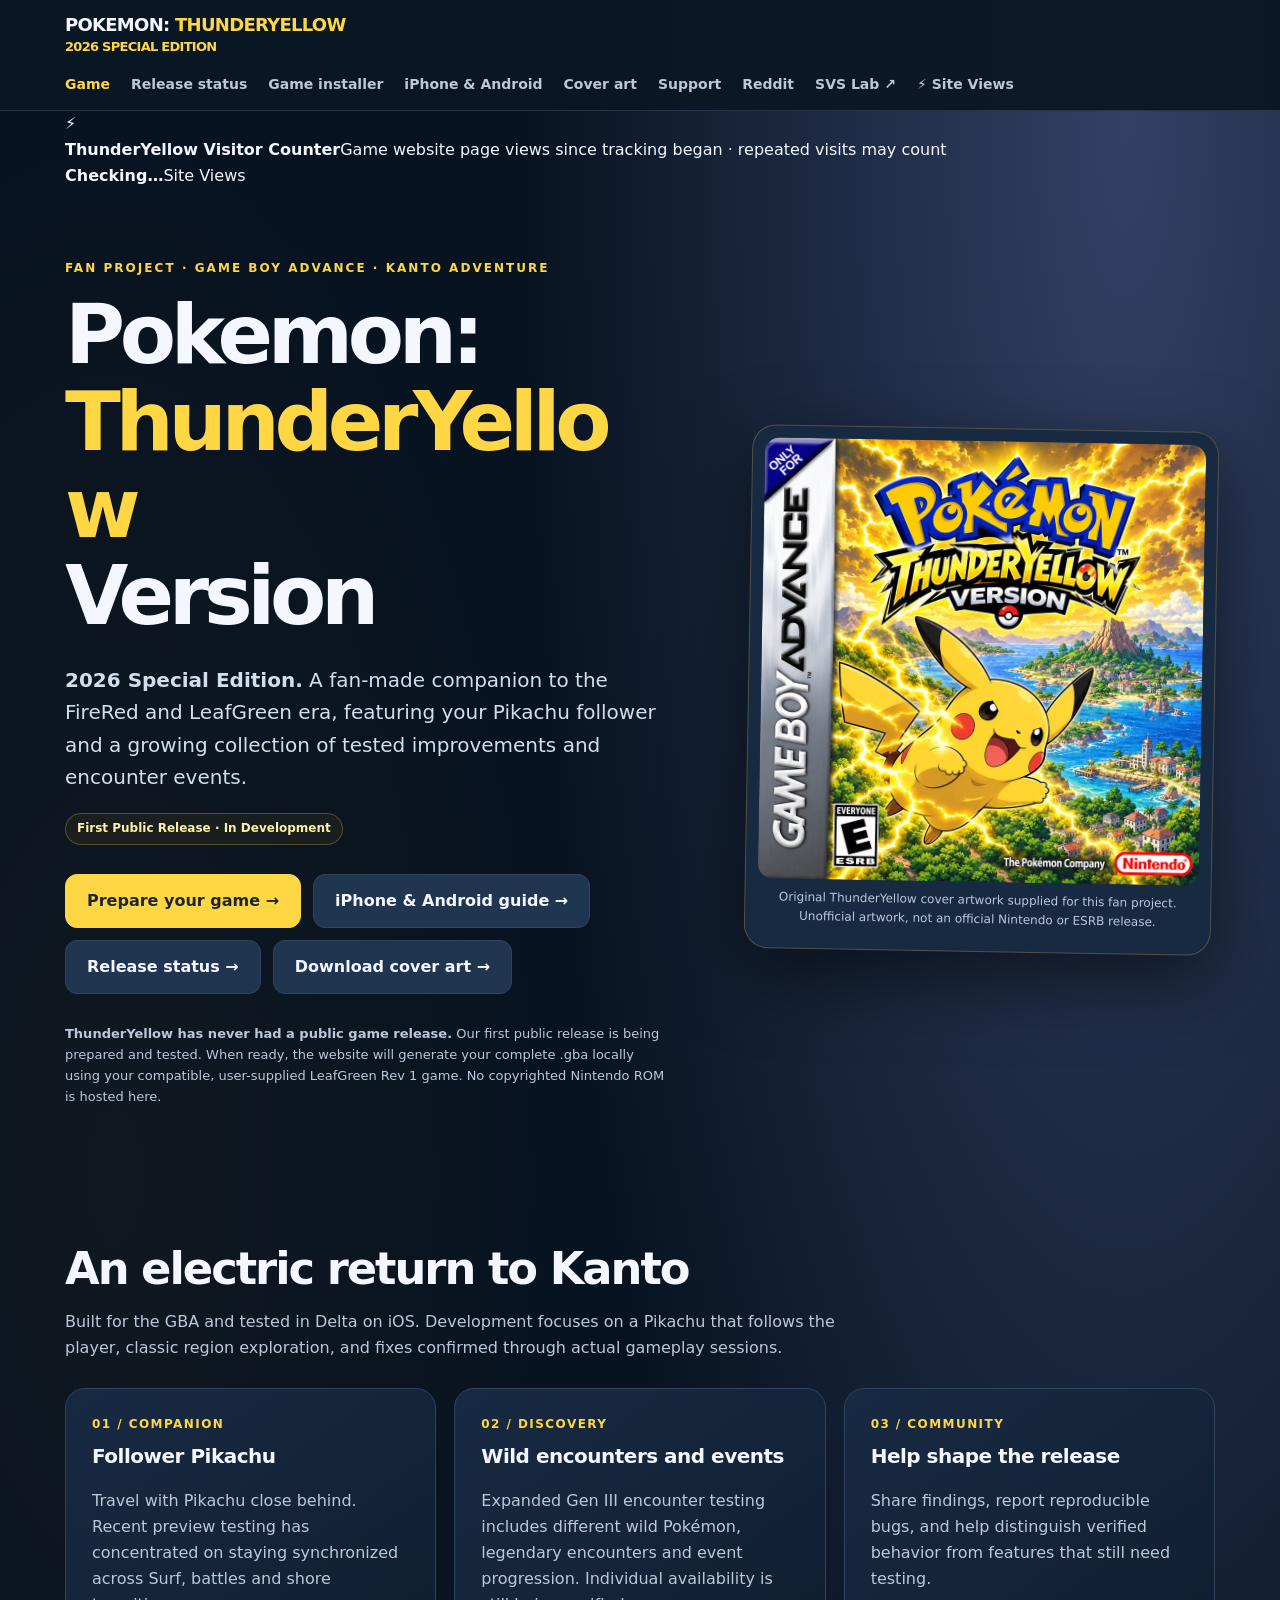
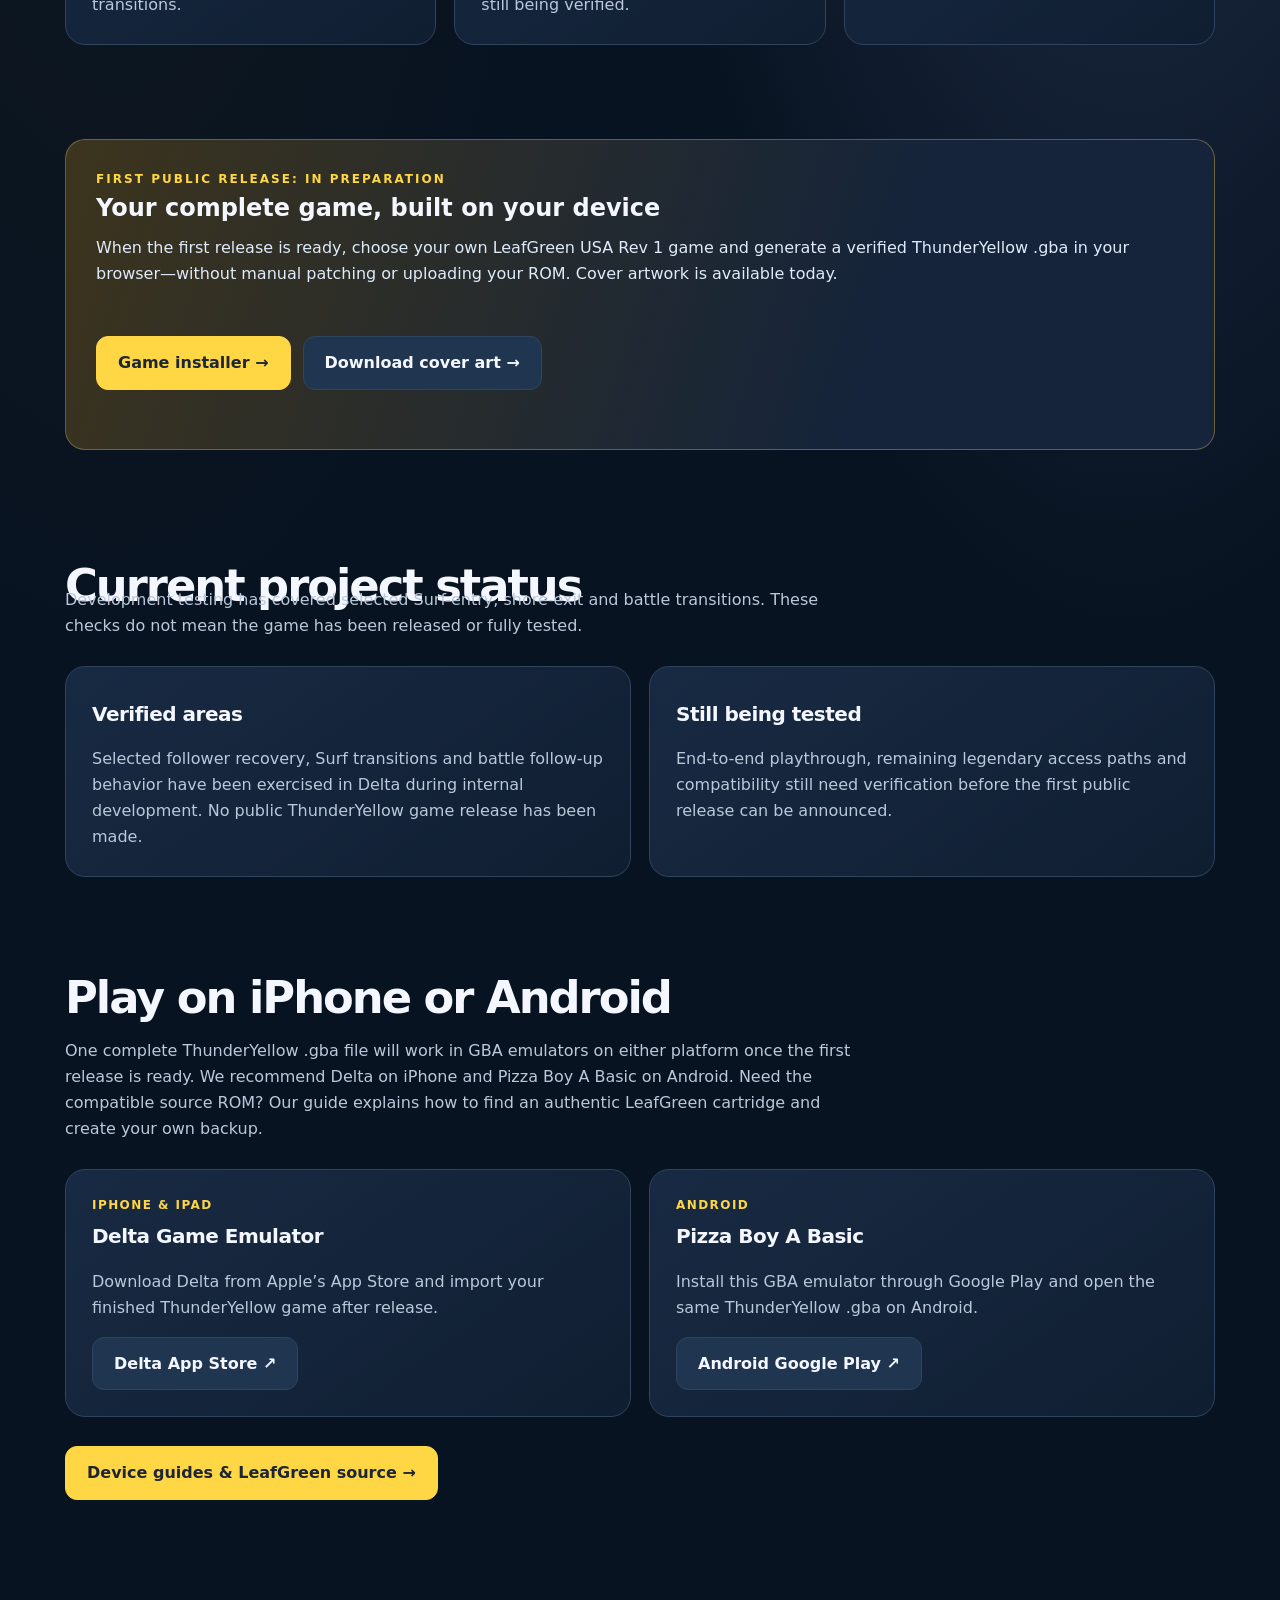
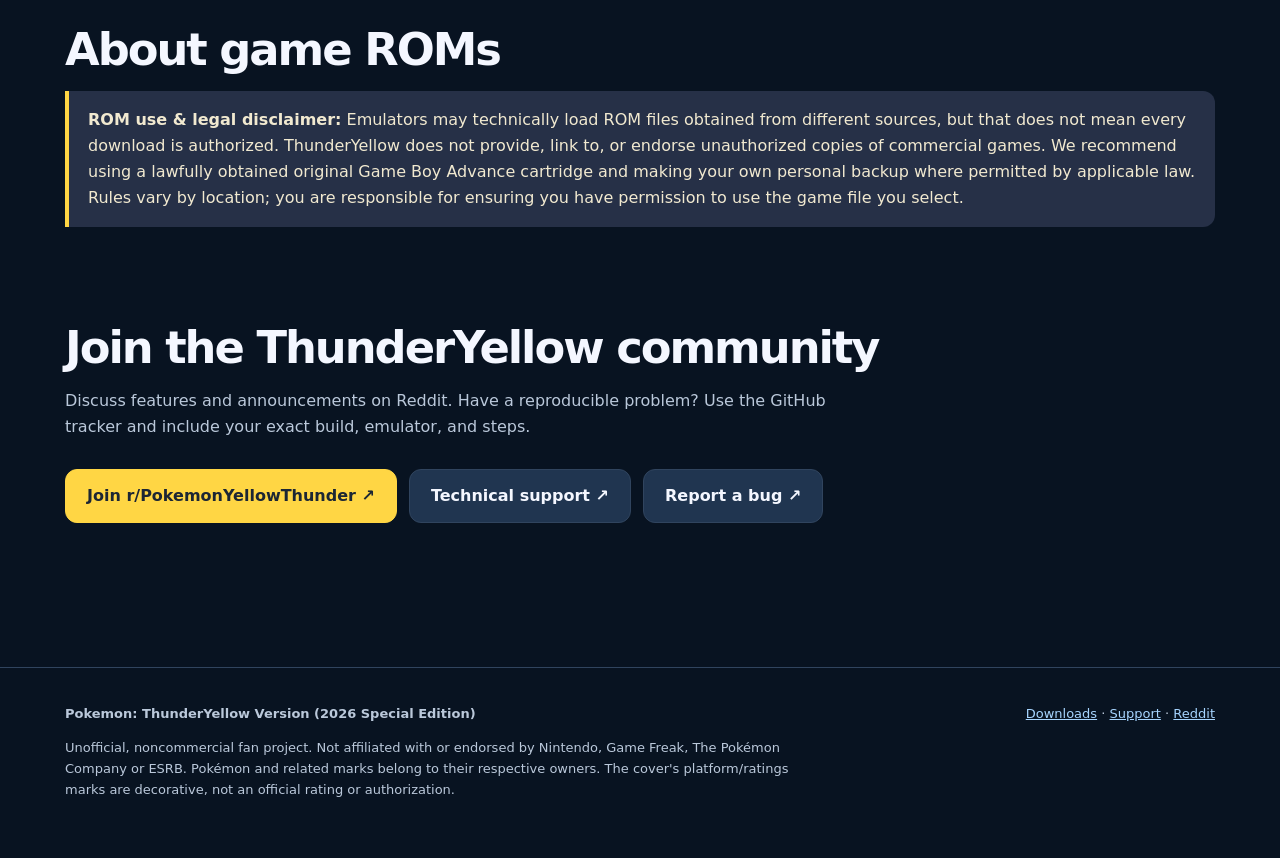
==== game/index.html @ 4c33c1db "Make ThunderYellow Site Views easy to find with navigation link and prominent homepage traffic strip" ====
<!doctype html>
<html lang="en">
<head>
<meta charset="utf-8"><meta name="viewport" content="width=device-width,initial-scale=1">
<meta name="theme-color" content="#081321">
<title>Pokemon: ThunderYellow Version (2026 Special Edition) — Official Project Website</title>
<meta name="description" content="Unofficial Pokemon: ThunderYellow Version (2026 Special Edition) project home. Explore development progress, the upcoming first public release, original cover art, and community support.">
<meta property="og:type" content="website"><meta property="og:title" content="Pokemon: ThunderYellow Version (2026 Special Edition)"><meta property="og:description" content="The ThunderYellow fan-game project, download hub, community and technical support."><meta property="og:image" content="https://ramsfan-dev.github.io/ThunderYellow-SVS-Lab/game/assets/ThunderYellow-2026-Original-Cover-Art.jpg"><meta property="og:url" content="https://ramsfan-dev.github.io/ThunderYellow-SVS-Lab/game/">
<link rel="canonical" href="https://ramsfan-dev.github.io/ThunderYellow-SVS-Lab/game/"><link rel="icon" href="../icon.svg" type="image/svg+xml"><link rel="stylesheet" href="site.css">
</head><body>
<a class="skip" href="#main">Skip to content</a>
<header class="site-header"><nav class="container nav" aria-label="Main navigation"><a class="logo" href="./">POKEMON: <span>THUNDERYELLOW</span><br><span class="small">2026 SPECIAL EDITION</span></a><div class="links"><a aria-current="page" href="./">Game</a><a href="downloads/">Release status</a><a href="install/">Game installer</a><a href="play/">iPhone &amp; Android</a><a href="artwork/">Cover art</a><a href="../support/">Support</a><a href="https://www.reddit.com/r/PokemonYellowThunder/">Reddit</a><a href="../">SVS Lab ↗</a><a class="site-views-nav" href="#visitors">⚡ Site Views</a></div></nav></header>
<aside id="visitors" class="visitor-top-band" aria-label="ThunderYellow website traffic counter"><div class="container"><div class="visitor-top-content"><span class="visitor-top-icon" aria-hidden="true">⚡</span><div class="visitor-top-text"><strong>ThunderYellow Visitor Counter</strong><span>Game website page views since tracking began · repeated visits may count</span></div><div class="visitor-top-total"><strong data-thunderyellow-views aria-busy="true">Checking…</strong><span>Site Views</span></div></div></div></aside>
<main class="container" id="main">
<section class="hero" aria-labelledby="welcome"><div><div class="eyebrow">Fan project · Game Boy Advance · Kanto adventure</div><h1 id="welcome">Pokemon:<br><em>ThunderYellow</em><br>Version</h1><p class="lead"><strong>2026 Special Edition.</strong> A fan-made companion to the FireRed and LeafGreen era, featuring your Pikachu follower and a growing collection of tested improvements and encounter events.</p><span class="pill">First Public Release · In Development</span><div class="actions"><a class="btn btn-yellow" href="install/">Prepare your game →</a><a class="btn btn-dark" href="play/">iPhone &amp; Android guide →</a><a class="btn btn-dark" href="downloads/">Release status →</a><a class="btn btn-dark" href="artwork/">Download cover art →</a></div><p class="small"><strong>ThunderYellow has never had a public game release.</strong> Our first public release is being prepared and tested. When ready, the website will generate your complete .gba locally using your compatible, user-supplied LeafGreen Rev 1 game. No copyrighted Nintendo ROM is hosted here.</p></div>
<figure class="art-card"><img src="assets/ThunderYellow-2026-Original-Cover-Art.jpg" width="900" height="900" alt="Fan-made Game Boy Advance cover artwork for ThunderYellow Version, featuring Pikachu beneath a storm of yellow lightning." fetchpriority="high"><figcaption>Original ThunderYellow cover artwork supplied for this fan project. Unofficial artwork, not an official Nintendo or ESRB release.</figcaption></figure></section>
<section class="section" aria-labelledby="about"><h2 id="about">An electric return to Kanto</h2><p class="section-intro">Built for the GBA and tested in Delta on iOS. Development focuses on a Pikachu that follows the player, classic region exploration, and fixes confirmed through actual gameplay sessions.</p><div class="grid"><article class="panel"><div class="step">01 / COMPANION</div><h3>Follower Pikachu</h3><p>Travel with Pikachu close behind. Recent preview testing has concentrated on staying synchronized across Surf, battles and shore transitions.</p></article><article class="panel"><div class="step">02 / DISCOVERY</div><h3>Wild encounters and events</h3><p>Expanded Gen III encounter testing includes different wild Pokémon, legendary encounters and event progression. Individual availability is still being verified.</p></article><article class="panel"><div class="step">03 / COMMUNITY</div><h3>Help shape the release</h3><p>Share findings, report reproducible bugs, and help distinguish verified behavior from features that still need testing.</p></article></div></section>
<section class="section" aria-labelledby="downloads"><div class="highlight"><div><div class="eyebrow">First public release: in preparation</div><h3 id="downloads">Your complete game, built on your device</h3><p>When the first release is ready, choose your own LeafGreen USA Rev 1 game and generate a verified ThunderYellow .gba in your browser—without manual patching or uploading your ROM. Cover artwork is available today.</p></div><div class="actions"><a class="btn btn-yellow" href="install/">Game installer →</a><a class="btn btn-dark" href="artwork/">Download cover art →</a></div></div></section>
<section class="section" aria-labelledby="progress"><h2 id="progress">Current project status</h2><p class="section-intro">Development testing has covered selected Surf-entry, shore-exit and battle transitions. These checks do not mean the game has been released or fully tested.</p><div class="grid two"><article class="panel"><h3>Verified areas</h3><p>Selected follower recovery, Surf transitions and battle follow-up behavior have been exercised in Delta during internal development. No public ThunderYellow game release has been made.</p></article><article class="panel"><h3>Still being tested</h3><p>End-to-end playthrough, remaining legendary access paths and compatibility still need verification before the first public release can be announced.</p></article></div></section>
<section class="section" aria-labelledby="platforms"><h2 id="platforms">Play on iPhone or Android</h2><p class="section-intro">One complete ThunderYellow .gba file will work in GBA emulators on either platform once the first release is ready. We recommend Delta on iPhone and Pizza Boy A Basic on Android. Need the compatible source ROM? Our guide explains how to find an authentic LeafGreen cartridge and create your own backup.</p><div class="grid two"><article class="panel"><div class="step">IPHONE &amp; IPAD</div><h3>Delta Game Emulator</h3><p>Download Delta from Apple’s App Store and import your finished ThunderYellow game after release.</p><a class="btn btn-dark" href="https://apps.apple.com/us/app/delta-game-emulator/id1048524688" target="_blank" rel="noopener noreferrer">Delta App Store ↗</a></article><article class="panel"><div class="step">ANDROID</div><h3>Pizza Boy A Basic</h3><p>Install this GBA emulator through Google Play and open the same ThunderYellow .gba on Android.</p><a class="btn btn-dark" href="https://play.google.com/store/apps/details?id=it.dbtecno.pizzaboygba" target="_blank" rel="noopener noreferrer">Android Google Play ↗</a></article></div><div class="actions"><a class="btn btn-yellow" href="play/">Device guides &amp; LeafGreen source →</a></div></section>
<section class="section" aria-labelledby="rom-disclaimer"><h2 id="rom-disclaimer">About game ROMs</h2><div class="notice" role="note" aria-label="ROM use and legal disclaimer"><strong>ROM use &amp; legal disclaimer:</strong> Emulators may technically load ROM files obtained from different sources, but that does not mean every download is authorized. ThunderYellow does not provide, link to, or endorse unauthorized copies of commercial games. We recommend using a lawfully obtained original Game Boy Advance cartridge and making your own personal backup where permitted by applicable law. Rules vary by location; you are responsible for ensuring you have permission to use the game file you select.</div></section>
<section class="section" aria-labelledby="community"><h2 id="community">Join the ThunderYellow community</h2><p class="section-intro">Discuss features and announcements on Reddit. Have a reproducible problem? Use the GitHub tracker and include your exact build, emulator, and steps.</p><div class="actions"><a class="btn btn-yellow" href="https://www.reddit.com/r/PokemonYellowThunder/">Join r/PokemonYellowThunder ↗</a><a class="btn btn-dark" href="../support/">Technical support ↗</a><a class="btn btn-dark" href="https://github.com/RamsFan-Dev/ThunderYellow-SVS-Lab/issues/new?template=bug-report.yml">Report a bug ↗</a></div></section>
</main><footer class="footer"><div class="container footer-flex"><div><strong>Pokemon: ThunderYellow Version (2026 Special Edition)</strong><p>Unofficial, noncommercial fan project. Not affiliated with or endorsed by Nintendo, Game Freak, The Pokémon Company or ESRB. Pokémon and related marks belong to their respective owners. The cover's platform/ratings marks are decorative, not an official rating or authorization.</p></div><div><a href="downloads/">Downloads</a> · <a href="../support/">Support</a> · <a href="https://www.reddit.com/r/PokemonYellowThunder/">Reddit</a></div></div></footer><script src="visitors.js" defer></script>
</body></html>
---- game/site.css ----
:root{color-scheme:dark;--bg:#081321;--surface:#101e31;--surface2:#182a43;--line:#30445e;--text:#f4f7ff;--muted:#bac8da;--yellow:#ffd644;--blue:#a7d5ff;--green:#93e6c2;--radius:20px}
*{box-sizing:border-box}html{scroll-behavior:smooth}body{margin:0;font:16px/1.62 system-ui,-apple-system,BlinkMacSystemFont,"Segoe UI",sans-serif;background:radial-gradient(ellipse at 88% 3%,#324165 0,transparent 38%),radial-gradient(ellipse at 9% 29%,#4a40171f 0,transparent 27%),var(--bg);color:var(--text)}a{color:var(--yellow)}a:hover{text-decoration-thickness:2px}a:focus-visible,button:focus-visible{outline:3px solid var(--yellow);outline-offset:4px}.container{width:min(1150px,calc(100% - 42px));margin:auto}.skip{position:absolute;top:-200px;left:8px;z-index:10;padding:8px 14px;background:var(--yellow);color:#182330}.skip:focus{top:8px}.site-header{border-bottom:1px solid #42567077;background:#091625ea}.nav{min-height:77px;display:flex;justify-content:space-between;align-items:center;gap:18px;flex-wrap:wrap;padding:15px 0}.logo{font-size:18px;font-weight:900;letter-spacing:-.04em;text-decoration:none;color:var(--text);line-height:1.1}.logo span{color:var(--yellow)}.links{display:flex;align-items:center;flex-wrap:wrap;column-gap:21px;row-gap:8px;font-size:14px;font-weight:650}.links a{color:var(--muted);text-decoration:none}.links a:hover,.links a[aria-current="page"]{color:var(--yellow)}.hero{display:grid;grid-template-columns:minmax(0,1.13fr) minmax(250px,.87fr);gap:clamp(30px,6vw,85px);align-items:center;padding:70px 0 83px}.eyebrow{font-size:12px;font-weight:900;letter-spacing:.17em;text-transform:uppercase;color:var(--yellow)}h1,h2,h3,p{overflow-wrap:break-word}h1{font-size:clamp(2.75rem,6.4vw,5.8rem);line-height:1.06;letter-spacing:-.065em;margin:14px 0 24px;text-wrap:balance}h1 em{font-style:normal;color:var(--yellow)}.lead{color:#d2deed;font-size:clamp(17px,2vw,20px);max-width:680px}.small{font-size:13px;color:var(--muted)}.pill{display:inline-block;border:1px solid #ab954a66;color:#fff0a9;border-radius:100px;padding:5px 11px;font-size:12px;font-weight:750;background:#5a4c162f}.actions{display:flex;flex-wrap:wrap;gap:12px;margin:29px 0}.btn{display:inline-flex;align-items:center;justify-content:center;min-height:48px;border-radius:12px;text-align:center;text-decoration:none;font-weight:850;padding:13px 21px;border:1px solid var(--line)}.btn-yellow{background:var(--yellow);border-color:var(--yellow);color:#1c2634}.btn-dark{background:#203550;color:var(--text)}.btn:hover{filter:brightness(1.11)}.art-card{margin:0;background:#182a42;border:1px solid #8d794c7e;border-radius:24px;padding:12px;box-shadow:0 25px 75px #0008;transform:rotate(1deg)}.art-card img{display:block;width:100%;height:auto;aspect-ratio:1;object-fit:cover;border-radius:15px}.art-card figcaption{font-size:12px;text-align:center;padding:9px;color:var(--muted)}.section{padding:39px 0 55px}.section>h2,.section-head h2{font-size:clamp(1.8rem,3.5vw,2.8rem);letter-spacing:-.045em;line-height:1.2;margin:0 0 14px}.section-intro{color:var(--muted);max-width:790px;margin:0 0 27px}.grid{display:grid;grid-template-columns:repeat(3,minmax(0,1fr));gap:18px}.grid.two{grid-template-columns:repeat(2,minmax(0,1fr))}.panel{border:1px solid var(--line);border-radius:var(--radius);background:linear-gradient(145deg,var(--surface2),var(--surface));padding:26px;min-width:0}.panel h3{margin:5px 0 9px;font-size:20px;letter-spacing:-.025em}.panel p,.panel li{color:var(--muted)}.panel p:last-child{margin-bottom:0}.step{color:var(--yellow);letter-spacing:.12em;font-weight:900;font-size:12px}.highlight{border:1px solid #a08e5888;background:linear-gradient(108deg,#3c341d,#15243a 70%);border-radius:var(--radius);padding:30px;display:flex;flex-wrap:wrap;align-items:center;justify-content:space-between;gap:20px}.highlight h3{margin:0 0 7px;font-size:24px}.highlight p{margin:0;color:#dfebfa}.muted{color:var(--muted)}.notice{background:#263047;border-left:4px solid var(--yellow);border-radius:0 12px 12px 0;padding:16px 19px;color:#f1e9d0}.fact{display:flex;gap:11px;padding:14px 0;border-bottom:1px solid var(--line)}.fact dt{width:135px;flex-shrink:0;color:var(--muted)}.fact dd{margin:0;overflow-wrap:anywhere;font-weight:700}.mono,code{font-family:ui-monospace,SFMono-Regular,Consolas,monospace;font-size:.88em;word-break:break-all}ol li{padding:7px 0}details{border:1px solid var(--line);border-radius:13px;margin:12px 0;background:var(--surface);padding:17px 20px}summary{cursor:pointer;font-weight:750}details p{color:var(--muted)}.page-title{padding:63px 0 24px}.page-title h1{font-size:clamp(2.5rem,6vw,4.6rem);max-width:880px}.footer{margin-top:60px;border-top:1px solid var(--line);padding:35px 0 45px;color:var(--muted);font-size:13px}.footer-flex{display:flex;justify-content:space-between;gap:25px;flex-wrap:wrap}.footer a{color:var(--blue)}.footer p{max-width:760px}.chip-row{display:flex;flex-wrap:wrap;gap:8px}.chip{font-size:12px;border:1px solid var(--line);background:#203047;border-radius:8px;padding:6px 10px;color:#ddeaf7}.image-mini{width:160px;border-radius:10px;border:1px solid var(--line)}
@media(max-width:780px){.hero{grid-template-columns:1fr;padding:48px 0 55px}.hero .art-card{max-width:480px;margin:auto;transform:none}.grid,.grid.two{grid-template-columns:1fr}.nav{align-items:flex-start}.links{gap:12px}.section{padding:25px 0 35px}.highlight{padding:22px}.actions .btn{flex:1 1 220px}.fact{display:block}.fact dt{width:auto}}
@media(prefers-reduced-motion:reduce){html{scroll-behavior:auto}}
/* Local ROM patch installer */
button.btn{cursor:pointer;font:inherit}
button.btn:disabled{cursor:not-allowed;opacity:.55;filter:grayscale(.25)}
.file-label{display:block;font-weight:800;color:var(--yellow);margin:18px 0 9px}
.file-picker{width:100%;color:var(--text);background:#0b1729;border:1px solid var(--line);border-radius:12px;padding:13px;min-height:52px}
.file-picker::file-selector-button{font:inherit;font-weight:800;border:1px solid #9c8750;background:#ffe087;color:#152335;border-radius:8px;padding:8px 12px;margin-right:12px;cursor:pointer}
#progress{display:block;width:100%;height:13px;accent-color:var(--yellow);margin:15px 0}
#progress[hidden],#downloadResult[hidden]{display:none}
#downloadResult{border-top:1px solid var(--line);padding-top:14px;margin-top:18px}
.result-ok{color:var(--green)!important;font-weight:650}

/* Cover art preview page */
.cover-gallery{display:grid;grid-template-columns:minmax(280px,.94fr) minmax(280px,1fr);align-items:center;gap:clamp(28px,5vw,70px)}
.cover-preview{transform:none;width:100%;max-width:560px}
.cover-preview img{max-width:100%;height:auto}
@media(max-width:780px){.cover-gallery{grid-template-columns:1fr}.cover-preview{margin:auto;max-width:540px}}

/* Release installer — crisp, finger-friendly controls on mobile */
.install-intro{padding-bottom:12px}
.install-intro .lead{max-width:900px}
.install-panel{position:relative}
.install-panel h2{font-size:clamp(1.4rem,2.5vw,1.9rem);letter-spacing:-.04em;line-height:1.25;margin:9px 0 12px}
.install-panel .step{font-size:12px}
.verify-status{padding:13px 14px;background:#0b192a;border:1px solid #344b67;border-radius:12px;color:#d6e3f3;min-height:52px;overflow-wrap:anywhere}
#releasePill{margin:10px 0 0}
#buildButton[hidden],#readyBlock[hidden],#buildProgress[hidden]{display:none!important}
#buildProgress{display:block;max-width:100%;width:100%;height:12px;accent-color:var(--yellow);margin-top:14px}
#readyBlock{margin-top:16px;padding-top:15px;border-top:1px solid var(--line)}
@media(max-width:780px){.install-intro{padding-top:36px}.install-panel{padding:22px}.install-panel .actions .btn{width:100%}}

/* Official game-site page-view counter; no fabricated or client-only totals */
.traffic-counter{
 display:inline-flex;align-items:center;gap:12px;padding:11px 16px;
 border:1px solid #5b5137;border-radius:14px;background:linear-gradient(125deg,#18283a,#172131);
 color:var(--text);max-width:100%;box-shadow:0 5px 20px #0002
}
.traffic-counter .traffic-bolt{font-size:24px;line-height:1;color:var(--yellow)}
.traffic-counter .traffic-number{display:block;font-size:clamp(1.25rem,2vw,1.7rem);font-weight:800;color:var(--yellow);line-height:1.2;font-variant-numeric:tabular-nums}
.traffic-counter .traffic-label{display:block;font-size:.76rem;font-weight:700;letter-spacing:.08em;text-transform:uppercase;color:var(--muted)}
.traffic-counter .traffic-explain{display:block;font-size:.7rem;color:var(--muted);max-width:29rem;line-height:1.45;margin-top:5px}
.traffic-counter--hero{margin-top:20px}
.traffic-counter--footer{padding:7px 12px;border-radius:12px;gap:9px}
.traffic-counter--footer .traffic-bolt{font-size:18px}
.traffic-counter--footer .traffic-number{font-size:1.08rem}
.traffic-counter--footer .traffic-label{font-size:.66rem}
@media(max-width:480px){.traffic-counter--hero{width:100%;justify-content:flex-start}}
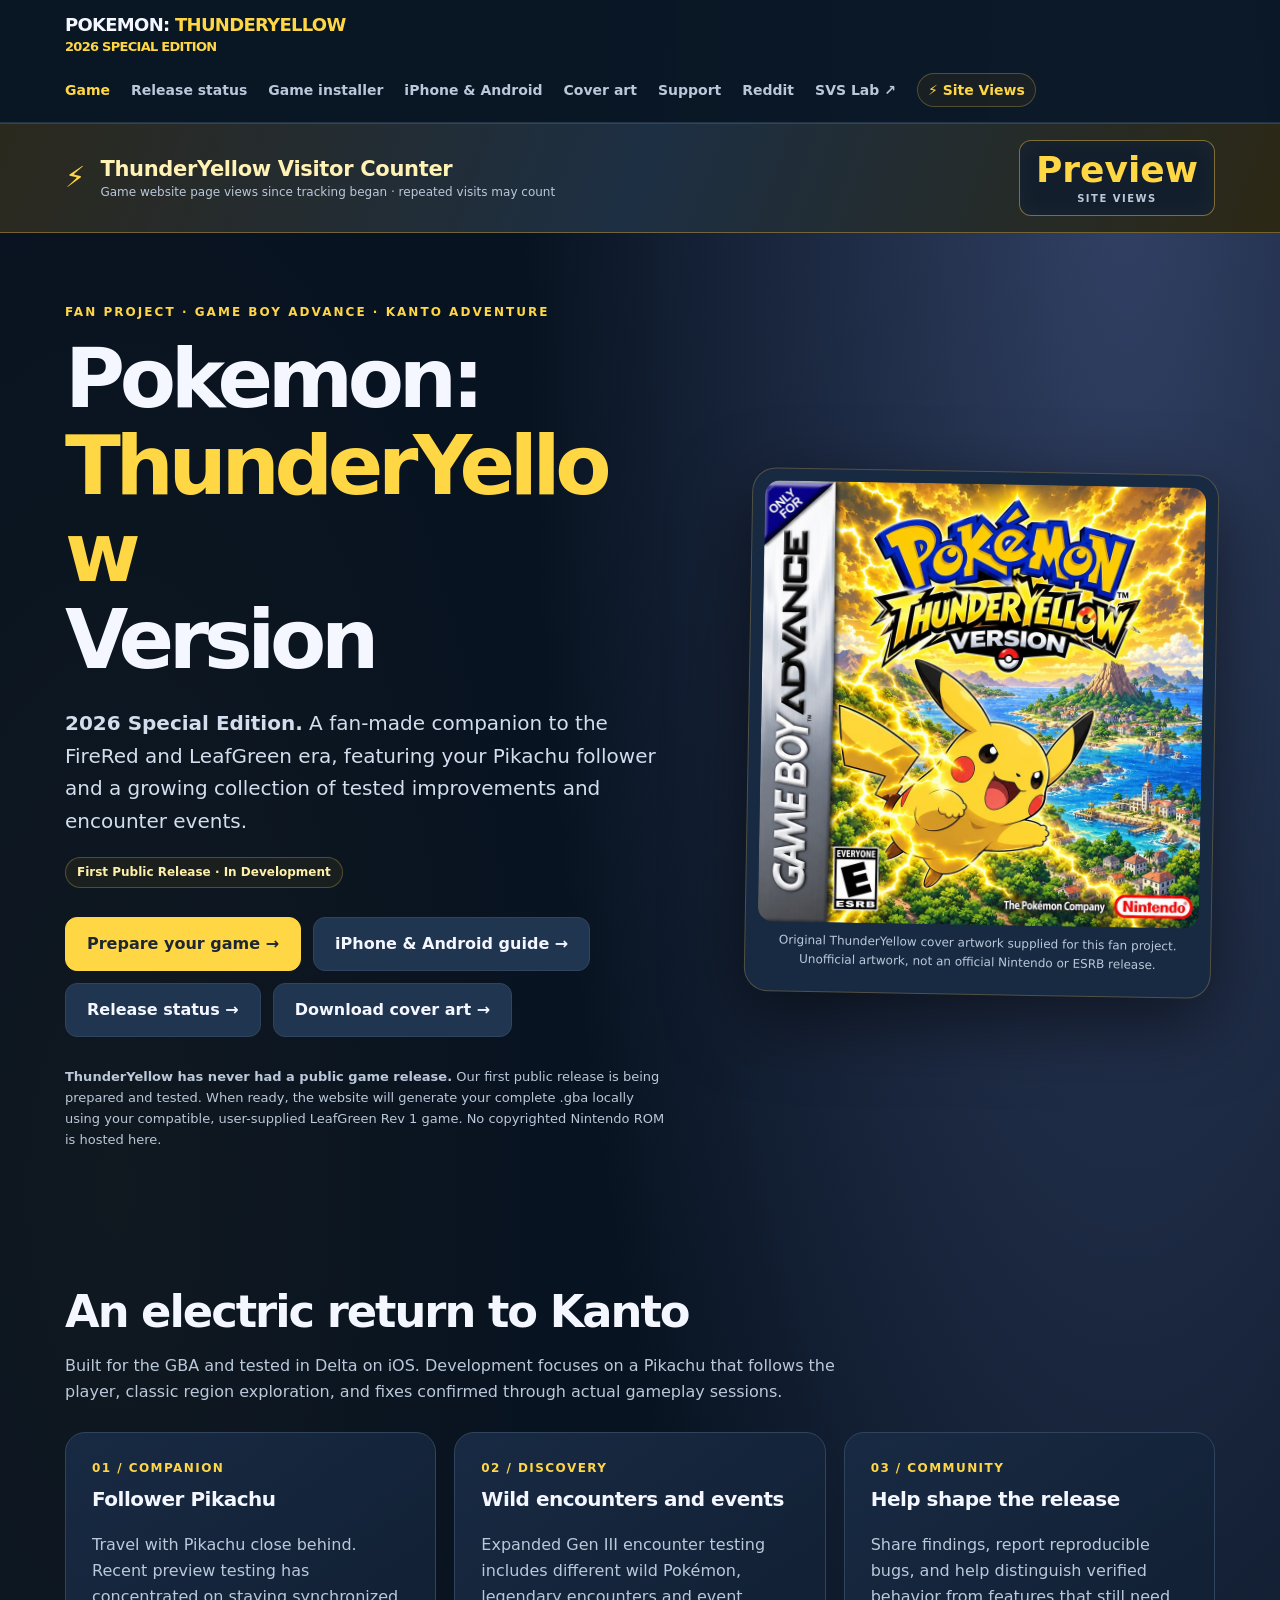
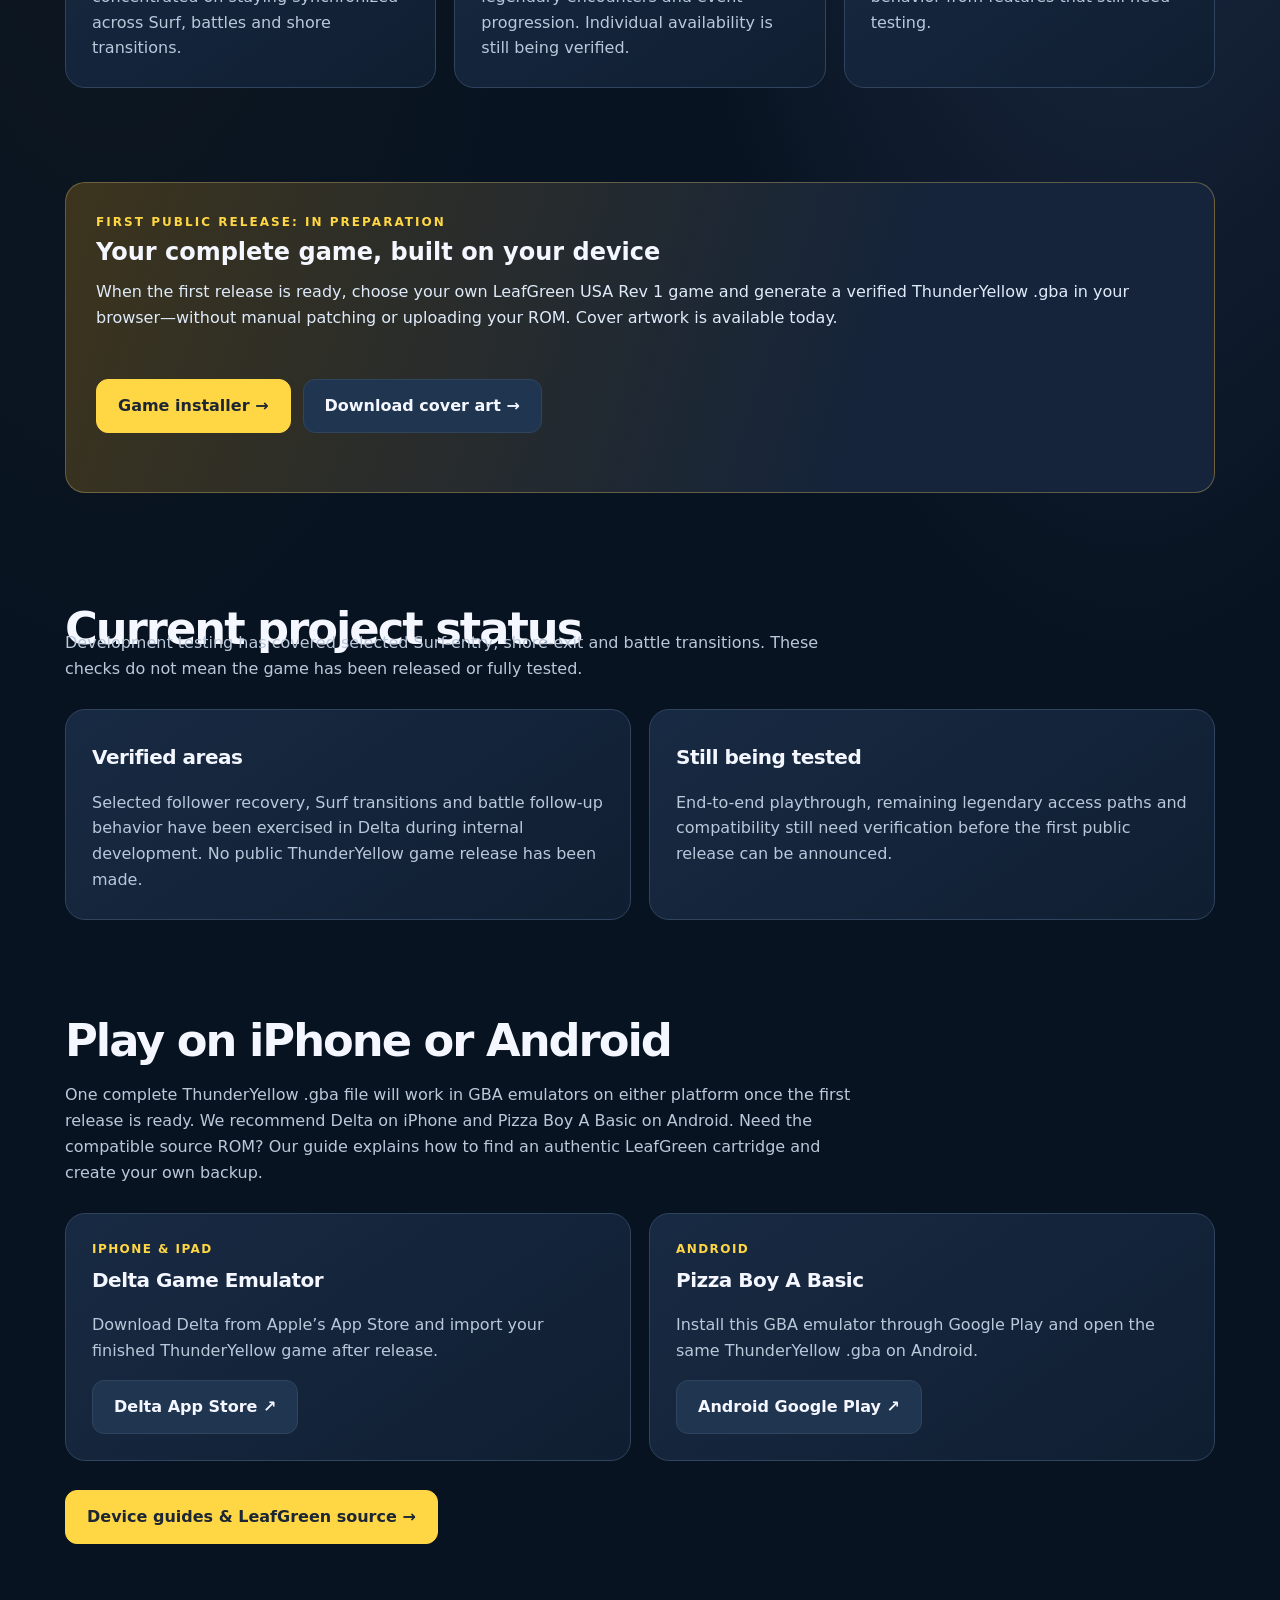
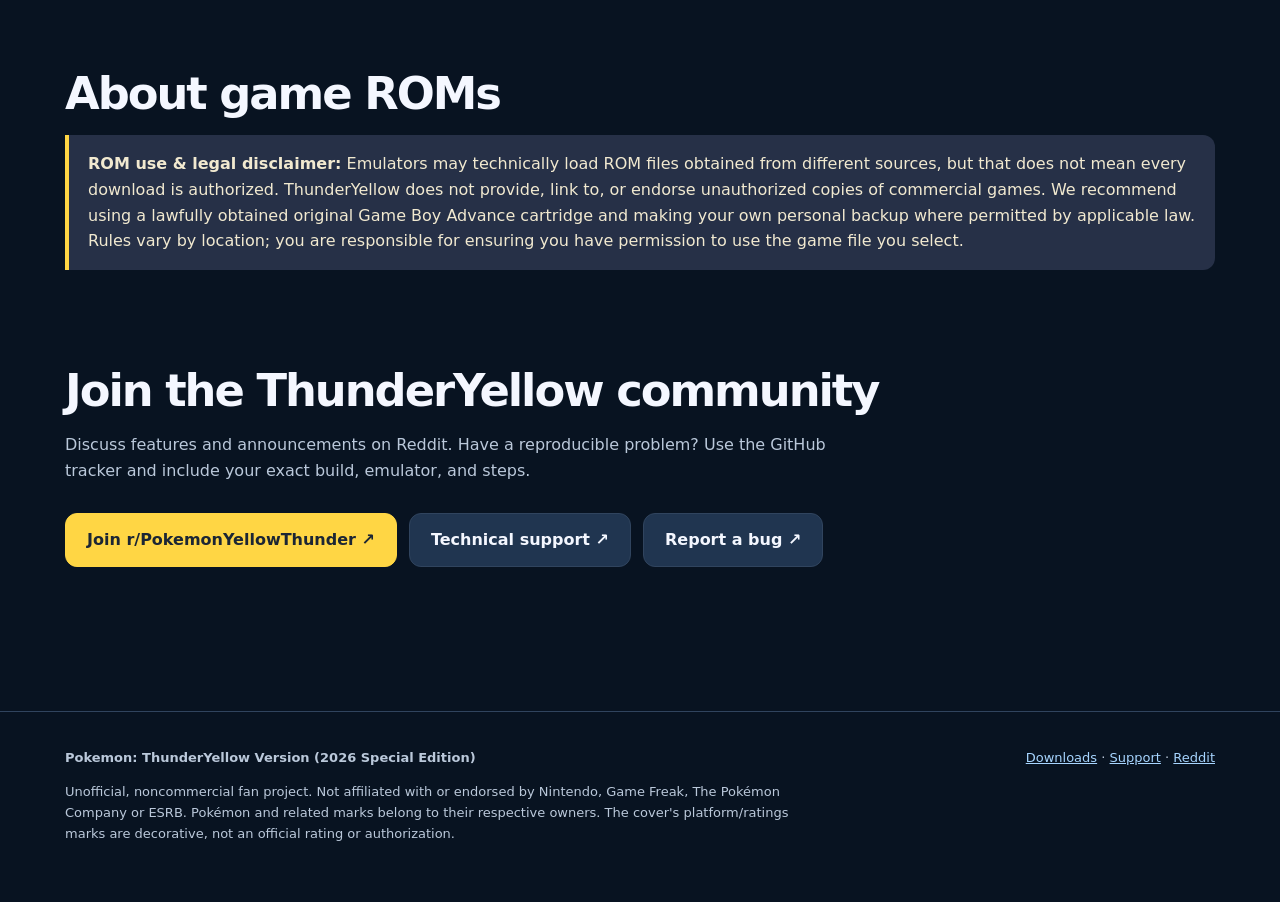
==== commit b27d3906: "Ensure Safari loads new repaired visitor-counter script instead of cached legacy CORS version" ====
--- a/game/index.html
+++ b/game/index.html
@@ -20,5 +20,5 @@
 <section class="section" aria-labelledby="platforms"><h2 id="platforms">Play on iPhone or Android</h2><p class="section-intro">One complete ThunderYellow .gba file will work in GBA emulators on either platform once the first release is ready. We recommend Delta on iPhone and Pizza Boy A Basic on Android. Need the compatible source ROM? Our guide explains how to find an authentic LeafGreen cartridge and create your own backup.</p><div class="grid two"><article class="panel"><div class="step">IPHONE &amp; IPAD</div><h3>Delta Game Emulator</h3><p>Download Delta from Apple’s App Store and import your finished ThunderYellow game after release.</p><a class="btn btn-dark" href="https://apps.apple.com/us/app/delta-game-emulator/id1048524688" target="_blank" rel="noopener noreferrer">Delta App Store ↗</a></article><article class="panel"><div class="step">ANDROID</div><h3>Pizza Boy A Basic</h3><p>Install this GBA emulator through Google Play and open the same ThunderYellow .gba on Android.</p><a class="btn btn-dark" href="https://play.google.com/store/apps/details?id=it.dbtecno.pizzaboygba" target="_blank" rel="noopener noreferrer">Android Google Play ↗</a></article></div><div class="actions"><a class="btn btn-yellow" href="play/">Device guides &amp; LeafGreen source →</a></div></section>
 <section class="section" aria-labelledby="rom-disclaimer"><h2 id="rom-disclaimer">About game ROMs</h2><div class="notice" role="note" aria-label="ROM use and legal disclaimer"><strong>ROM use &amp; legal disclaimer:</strong> Emulators may technically load ROM files obtained from different sources, but that does not mean every download is authorized. ThunderYellow does not provide, link to, or endorse unauthorized copies of commercial games. We recommend using a lawfully obtained original Game Boy Advance cartridge and making your own personal backup where permitted by applicable law. Rules vary by location; you are responsible for ensuring you have permission to use the game file you select.</div></section>
 <section class="section" aria-labelledby="community"><h2 id="community">Join the ThunderYellow community</h2><p class="section-intro">Discuss features and announcements on Reddit. Have a reproducible problem? Use the GitHub tracker and include your exact build, emulator, and steps.</p><div class="actions"><a class="btn btn-yellow" href="https://www.reddit.com/r/PokemonYellowThunder/">Join r/PokemonYellowThunder ↗</a><a class="btn btn-dark" href="../support/">Technical support ↗</a><a class="btn btn-dark" href="https://github.com/RamsFan-Dev/ThunderYellow-SVS-Lab/issues/new?template=bug-report.yml">Report a bug ↗</a></div></section>
-</main><footer class="footer"><div class="container footer-flex"><div><strong>Pokemon: ThunderYellow Version (2026 Special Edition)</strong><p>Unofficial, noncommercial fan project. Not affiliated with or endorsed by Nintendo, Game Freak, The Pokémon Company or ESRB. Pokémon and related marks belong to their respective owners. The cover's platform/ratings marks are decorative, not an official rating or authorization.</p></div><div><a href="downloads/">Downloads</a> · <a href="../support/">Support</a> · <a href="https://www.reddit.com/r/PokemonYellowThunder/">Reddit</a></div></div></footer><script src="visitors.js" defer></script>
+</main><footer class="footer"><div class="container footer-flex"><div><strong>Pokemon: ThunderYellow Version (2026 Special Edition)</strong><p>Unofficial, noncommercial fan project. Not affiliated with or endorsed by Nintendo, Game Freak, The Pokémon Company or ESRB. Pokémon and related marks belong to their respective owners. The cover's platform/ratings marks are decorative, not an official rating or authorization.</p></div><div><a href="downloads/">Downloads</a> · <a href="../support/">Support</a> · <a href="https://www.reddit.com/r/PokemonYellowThunder/">Reddit</a></div></div></footer><script src="visitors.js?v=2" defer></script>
 </body></html>
--- a/game/site.css
+++ b/game/site.css
@@ -48,3 +48,16 @@
 .traffic-counter--footer .traffic-number{font-size:1.08rem}
 .traffic-counter--footer .traffic-label{font-size:.66rem}
 @media(max-width:480px){.traffic-counter--hero{width:100%;justify-content:flex-start}}
+
+/* High-visibility site view counter directly below game navigation */
+.site-views-nav{border:1px solid #ab954a66!important;border-radius:999px;padding:5px 10px!important;background:#40391c44;color:var(--yellow)!important;white-space:nowrap}
+.visitor-top-band{border-top:1px solid #725c2677;border-bottom:1px solid #a78b3f99;background:linear-gradient(110deg,#2b291e,#1d2f43 50%,#2c2815);scroll-margin-top:8px}
+.visitor-top-content{display:flex;align-items:center;gap:15px;padding:16px 0}
+.visitor-top-icon{font-size:29px;line-height:1;color:var(--yellow);flex-shrink:0}
+.visitor-top-text{flex:1;min-width:0}
+.visitor-top-text strong{display:block;font-size:clamp(16px,2.2vw,21px);color:#fff2b5;letter-spacing:-.015em;line-height:1.35}
+.visitor-top-text>span{display:block;font-size:12px;line-height:1.5;color:var(--muted)}
+.visitor-top-total{display:flex;flex-direction:column;align-items:center;min-width:144px;padding:7px 16px;border:1px solid #e0b54588;background:#131e2c;border-radius:12px;box-shadow:inset 0 0 24px #fff1a50b}
+.visitor-top-total strong{color:var(--yellow);font-size:clamp(23px,3vw,36px);line-height:1.2;font-weight:900;font-variant-numeric:tabular-nums;white-space:nowrap}
+.visitor-top-total span{font-size:10px;font-weight:800;text-transform:uppercase;letter-spacing:.15em;color:var(--muted)}
+@media(max-width:630px){.visitor-top-content{gap:10px;flex-wrap:wrap}.visitor-top-icon{font-size:24px}.visitor-top-text{min-width:calc(100% - 44px)}.visitor-top-total{width:100%;margin-top:2px}.visitor-top-total strong{font-size:29px}}
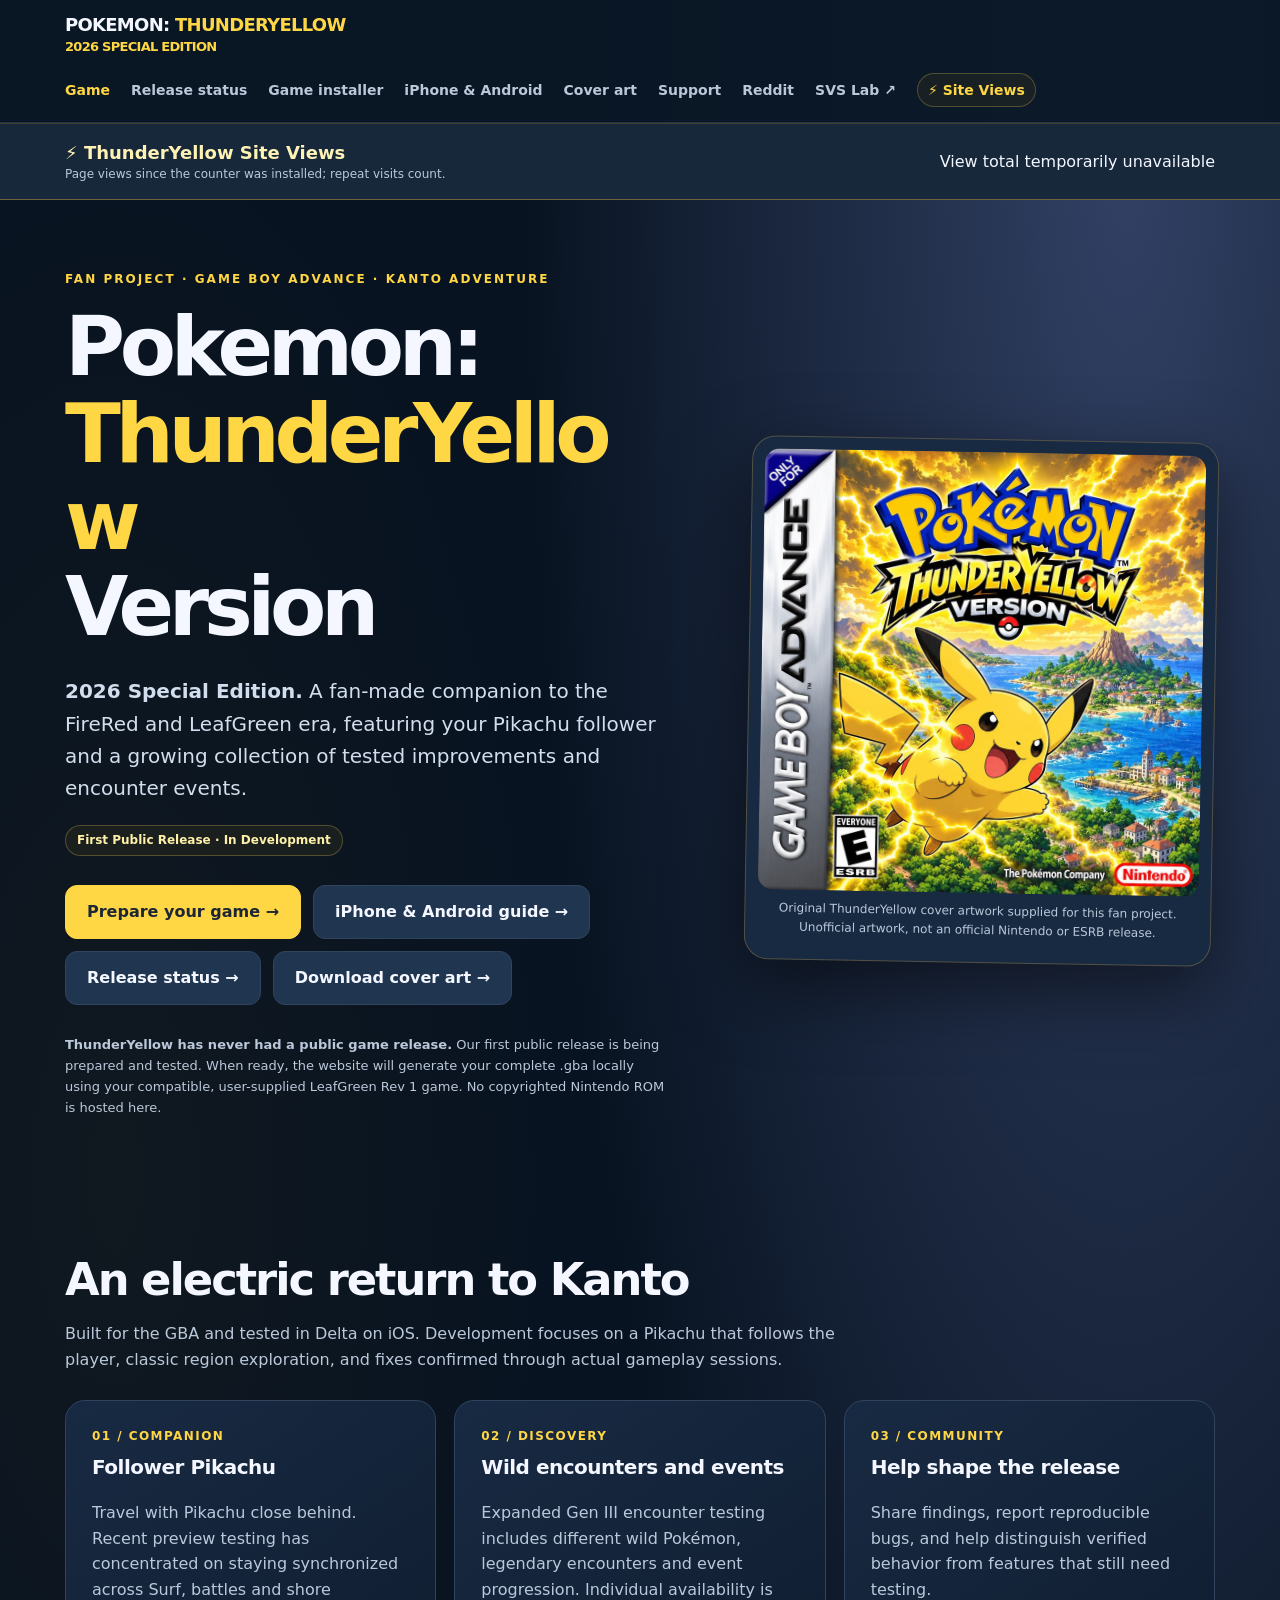
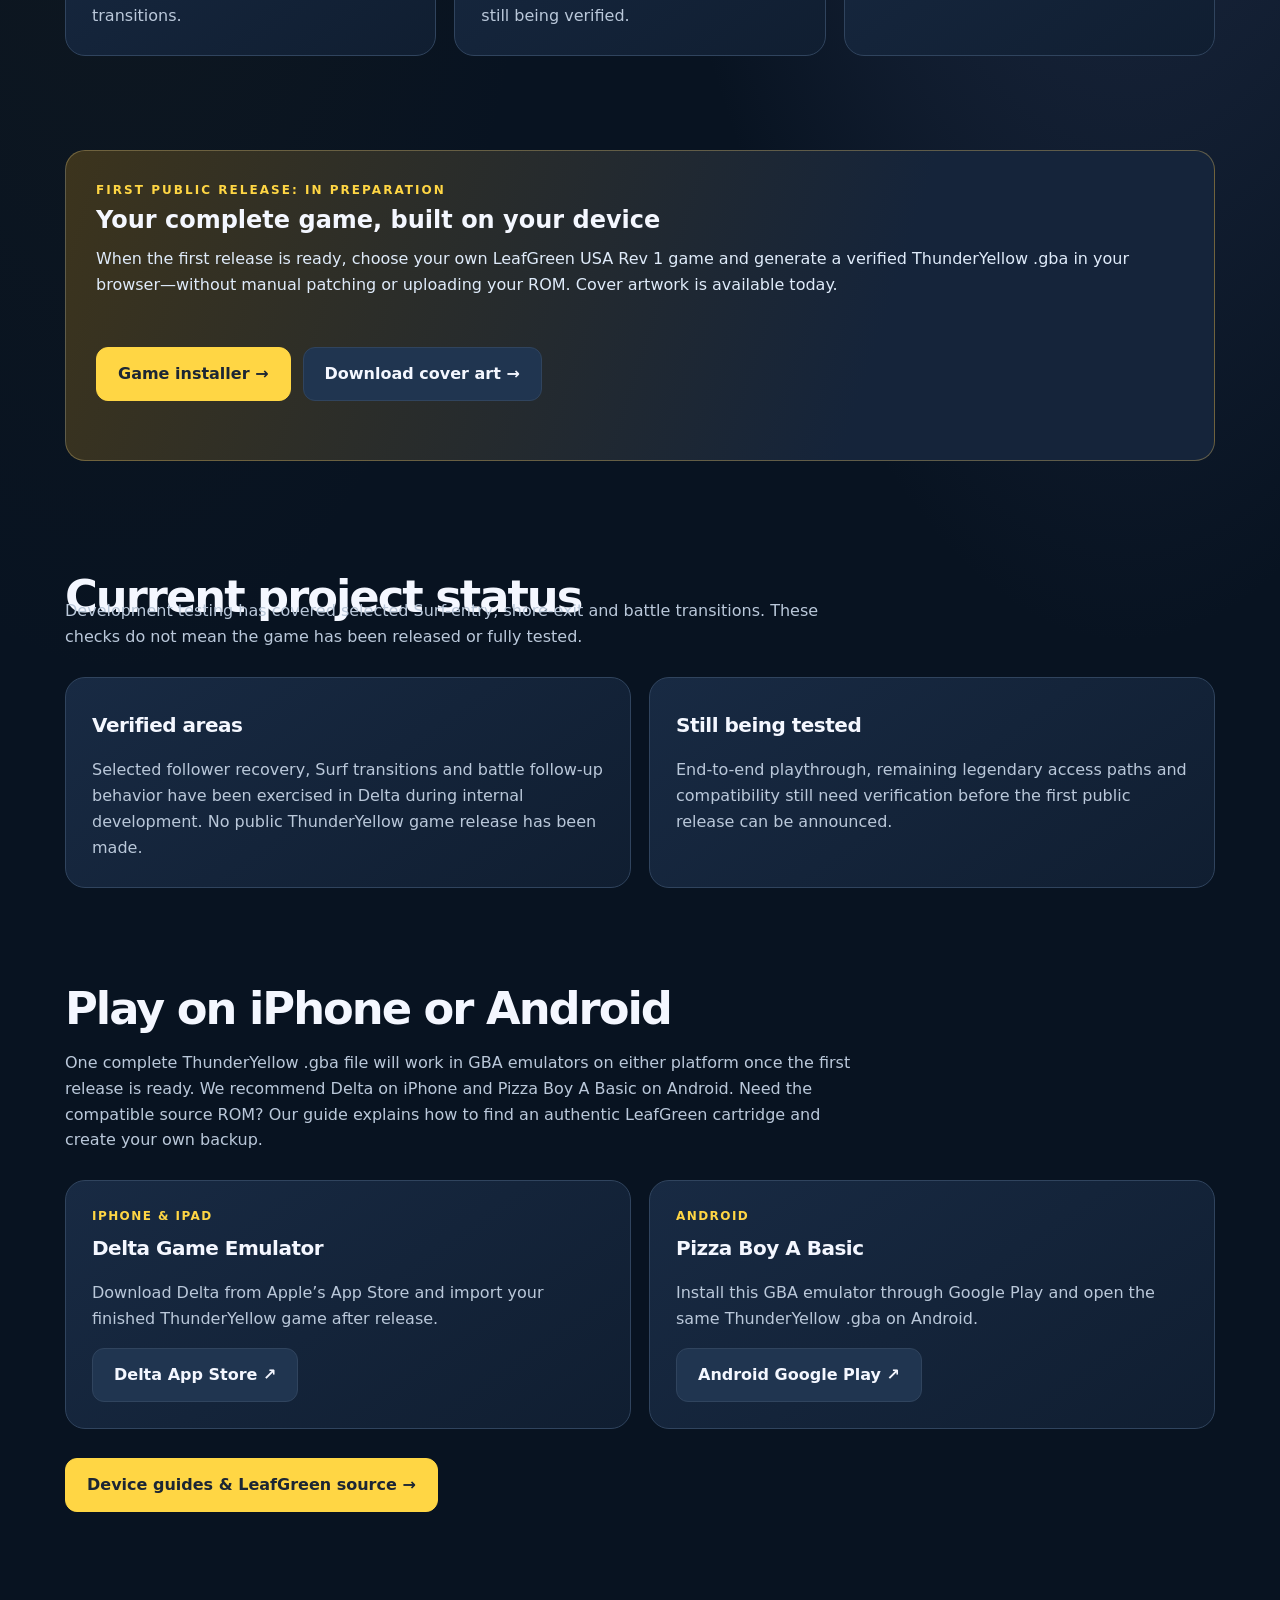
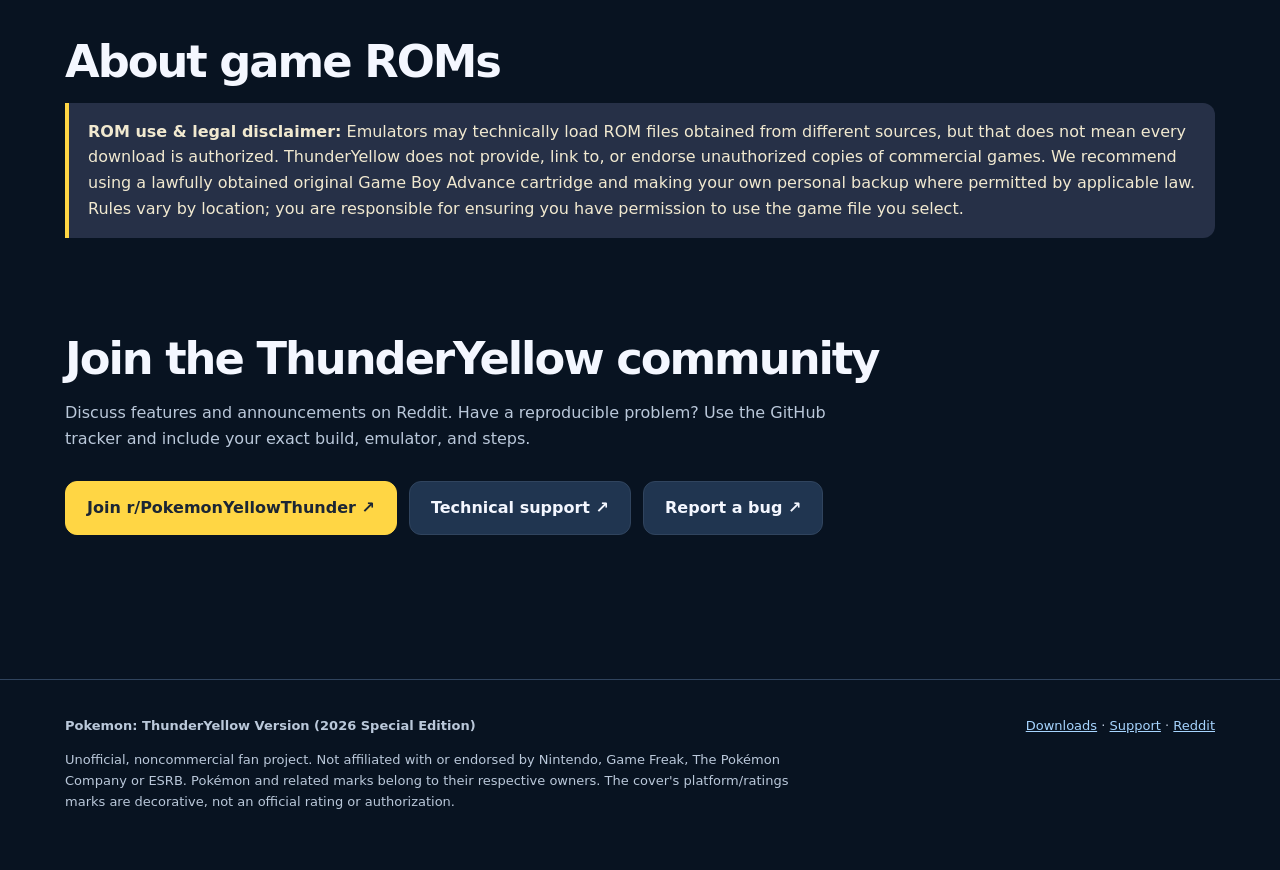
==== commit 3d61b3cc: "Replace failing CounterAPI with iPhone-friendly real SVG visit badge and fix counter layout" ====
--- a/game/index.html
+++ b/game/index.html
@@ -6,11 +6,11 @@
 <title>Pokemon: ThunderYellow Version (2026 Special Edition) — Official Project Website</title>
 <meta name="description" content="Unofficial Pokemon: ThunderYellow Version (2026 Special Edition) project home. Explore development progress, the upcoming first public release, original cover art, and community support.">
 <meta property="og:type" content="website"><meta property="og:title" content="Pokemon: ThunderYellow Version (2026 Special Edition)"><meta property="og:description" content="The ThunderYellow fan-game project, download hub, community and technical support."><meta property="og:image" content="https://ramsfan-dev.github.io/ThunderYellow-SVS-Lab/game/assets/ThunderYellow-2026-Original-Cover-Art.jpg"><meta property="og:url" content="https://ramsfan-dev.github.io/ThunderYellow-SVS-Lab/game/">
-<link rel="canonical" href="https://ramsfan-dev.github.io/ThunderYellow-SVS-Lab/game/"><link rel="icon" href="../icon.svg" type="image/svg+xml"><link rel="stylesheet" href="site.css">
+<link rel="canonical" href="https://ramsfan-dev.github.io/ThunderYellow-SVS-Lab/game/"><link rel="icon" href="../icon.svg" type="image/svg+xml"><link rel="stylesheet" href="site.css?v=4">
 </head><body>
 <a class="skip" href="#main">Skip to content</a>
 <header class="site-header"><nav class="container nav" aria-label="Main navigation"><a class="logo" href="./">POKEMON: <span>THUNDERYELLOW</span><br><span class="small">2026 SPECIAL EDITION</span></a><div class="links"><a aria-current="page" href="./">Game</a><a href="downloads/">Release status</a><a href="install/">Game installer</a><a href="play/">iPhone &amp; Android</a><a href="artwork/">Cover art</a><a href="../support/">Support</a><a href="https://www.reddit.com/r/PokemonYellowThunder/">Reddit</a><a href="../">SVS Lab ↗</a><a class="site-views-nav" href="#visitors">⚡ Site Views</a></div></nav></header>
-<aside id="visitors" class="visitor-top-band" aria-label="ThunderYellow website traffic counter"><div class="container"><div class="visitor-top-content"><span class="visitor-top-icon" aria-hidden="true">⚡</span><div class="visitor-top-text"><strong>ThunderYellow Visitor Counter</strong><span>Game website page views since tracking began · repeated visits may count</span></div><div class="visitor-top-total"><strong data-thunderyellow-views aria-busy="true">Checking…</strong><span>Site Views</span></div></div></div></aside>
+<aside id="visitors" class="visitor-top-band" aria-label="ThunderYellow site page view counter" style="display:block;border-top:1px solid #725c2677;border-bottom:1px solid #a78b3f99;background:#17283b;padding:16px 0"><div class="container"><div class="visitor-banner-grid" style="display:grid;grid-template-columns:minmax(0,1fr) auto;gap:14px;align-items:center"><div class="visitor-banner-copy" style="min-width:0"><strong class="visitor-banner-title" style="display:block;font-size:18px;color:#fff2b5;line-height:1.4">⚡ ThunderYellow Site Views</strong><span class="visitor-banner-subtitle" style="display:block;font-size:12px;color:#bac8da;line-height:1.5">Page views since the counter was installed; repeat visits count.</span></div><div class="visitor-banner-data" style="display:block;max-width:100%"><img class="visitor-live-badge" alt="Live page views for ThunderYellow (today and total)" width="245" height="32" decoding="async" referrerpolicy="no-referrer" src="https://hitscounter.dev/api/hit?url=https%3A%2F%2Framsfan-dev.github.io%2FThunderYellow-SVS-Lab%2Fgame%2F&amp;label=Views&amp;icon=eye&amp;color=%23ffd644&amp;style=for-the-badge&amp;tz=America%2FLos_Angeles" onerror="this.hidden=true;this.nextElementSibling.hidden=false"><span class="visitor-offline" hidden>View total temporarily unavailable</span></div></div></div></aside>
 <main class="container" id="main">
 <section class="hero" aria-labelledby="welcome"><div><div class="eyebrow">Fan project · Game Boy Advance · Kanto adventure</div><h1 id="welcome">Pokemon:<br><em>ThunderYellow</em><br>Version</h1><p class="lead"><strong>2026 Special Edition.</strong> A fan-made companion to the FireRed and LeafGreen era, featuring your Pikachu follower and a growing collection of tested improvements and encounter events.</p><span class="pill">First Public Release · In Development</span><div class="actions"><a class="btn btn-yellow" href="install/">Prepare your game →</a><a class="btn btn-dark" href="play/">iPhone &amp; Android guide →</a><a class="btn btn-dark" href="downloads/">Release status →</a><a class="btn btn-dark" href="artwork/">Download cover art →</a></div><p class="small"><strong>ThunderYellow has never had a public game release.</strong> Our first public release is being prepared and tested. When ready, the website will generate your complete .gba locally using your compatible, user-supplied LeafGreen Rev 1 game. No copyrighted Nintendo ROM is hosted here.</p></div>
 <figure class="art-card"><img src="assets/ThunderYellow-2026-Original-Cover-Art.jpg" width="900" height="900" alt="Fan-made Game Boy Advance cover artwork for ThunderYellow Version, featuring Pikachu beneath a storm of yellow lightning." fetchpriority="high"><figcaption>Original ThunderYellow cover artwork supplied for this fan project. Unofficial artwork, not an official Nintendo or ESRB release.</figcaption></figure></section>
@@ -20,5 +20,4 @@
 <section class="section" aria-labelledby="platforms"><h2 id="platforms">Play on iPhone or Android</h2><p class="section-intro">One complete ThunderYellow .gba file will work in GBA emulators on either platform once the first release is ready. We recommend Delta on iPhone and Pizza Boy A Basic on Android. Need the compatible source ROM? Our guide explains how to find an authentic LeafGreen cartridge and create your own backup.</p><div class="grid two"><article class="panel"><div class="step">IPHONE &amp; IPAD</div><h3>Delta Game Emulator</h3><p>Download Delta from Apple’s App Store and import your finished ThunderYellow game after release.</p><a class="btn btn-dark" href="https://apps.apple.com/us/app/delta-game-emulator/id1048524688" target="_blank" rel="noopener noreferrer">Delta App Store ↗</a></article><article class="panel"><div class="step">ANDROID</div><h3>Pizza Boy A Basic</h3><p>Install this GBA emulator through Google Play and open the same ThunderYellow .gba on Android.</p><a class="btn btn-dark" href="https://play.google.com/store/apps/details?id=it.dbtecno.pizzaboygba" target="_blank" rel="noopener noreferrer">Android Google Play ↗</a></article></div><div class="actions"><a class="btn btn-yellow" href="play/">Device guides &amp; LeafGreen source →</a></div></section>
 <section class="section" aria-labelledby="rom-disclaimer"><h2 id="rom-disclaimer">About game ROMs</h2><div class="notice" role="note" aria-label="ROM use and legal disclaimer"><strong>ROM use &amp; legal disclaimer:</strong> Emulators may technically load ROM files obtained from different sources, but that does not mean every download is authorized. ThunderYellow does not provide, link to, or endorse unauthorized copies of commercial games. We recommend using a lawfully obtained original Game Boy Advance cartridge and making your own personal backup where permitted by applicable law. Rules vary by location; you are responsible for ensuring you have permission to use the game file you select.</div></section>
 <section class="section" aria-labelledby="community"><h2 id="community">Join the ThunderYellow community</h2><p class="section-intro">Discuss features and announcements on Reddit. Have a reproducible problem? Use the GitHub tracker and include your exact build, emulator, and steps.</p><div class="actions"><a class="btn btn-yellow" href="https://www.reddit.com/r/PokemonYellowThunder/">Join r/PokemonYellowThunder ↗</a><a class="btn btn-dark" href="../support/">Technical support ↗</a><a class="btn btn-dark" href="https://github.com/RamsFan-Dev/ThunderYellow-SVS-Lab/issues/new?template=bug-report.yml">Report a bug ↗</a></div></section>
-</main><footer class="footer"><div class="container footer-flex"><div><strong>Pokemon: ThunderYellow Version (2026 Special Edition)</strong><p>Unofficial, noncommercial fan project. Not affiliated with or endorsed by Nintendo, Game Freak, The Pokémon Company or ESRB. Pokémon and related marks belong to their respective owners. The cover's platform/ratings marks are decorative, not an official rating or authorization.</p></div><div><a href="downloads/">Downloads</a> · <a href="../support/">Support</a> · <a href="https://www.reddit.com/r/PokemonYellowThunder/">Reddit</a></div></div></footer><script src="visitors.js?v=2" defer></script>
-</body></html>+</main><footer class="footer"><div class="container footer-flex"><div><strong>Pokemon: ThunderYellow Version (2026 Special Edition)</strong><p>Unofficial, noncommercial fan project. Not affiliated with or endorsed by Nintendo, Game Freak, The Pokémon Company or ESRB. Pokémon and related marks belong to their respective owners. The cover's platform/ratings marks are decorative, not an official rating or authorization.</p></div><div><a href="downloads/">Downloads</a> · <a href="../support/">Support</a> · <a href="https://www.reddit.com/r/PokemonYellowThunder/">Reddit</a></div></div></footer></body></html>
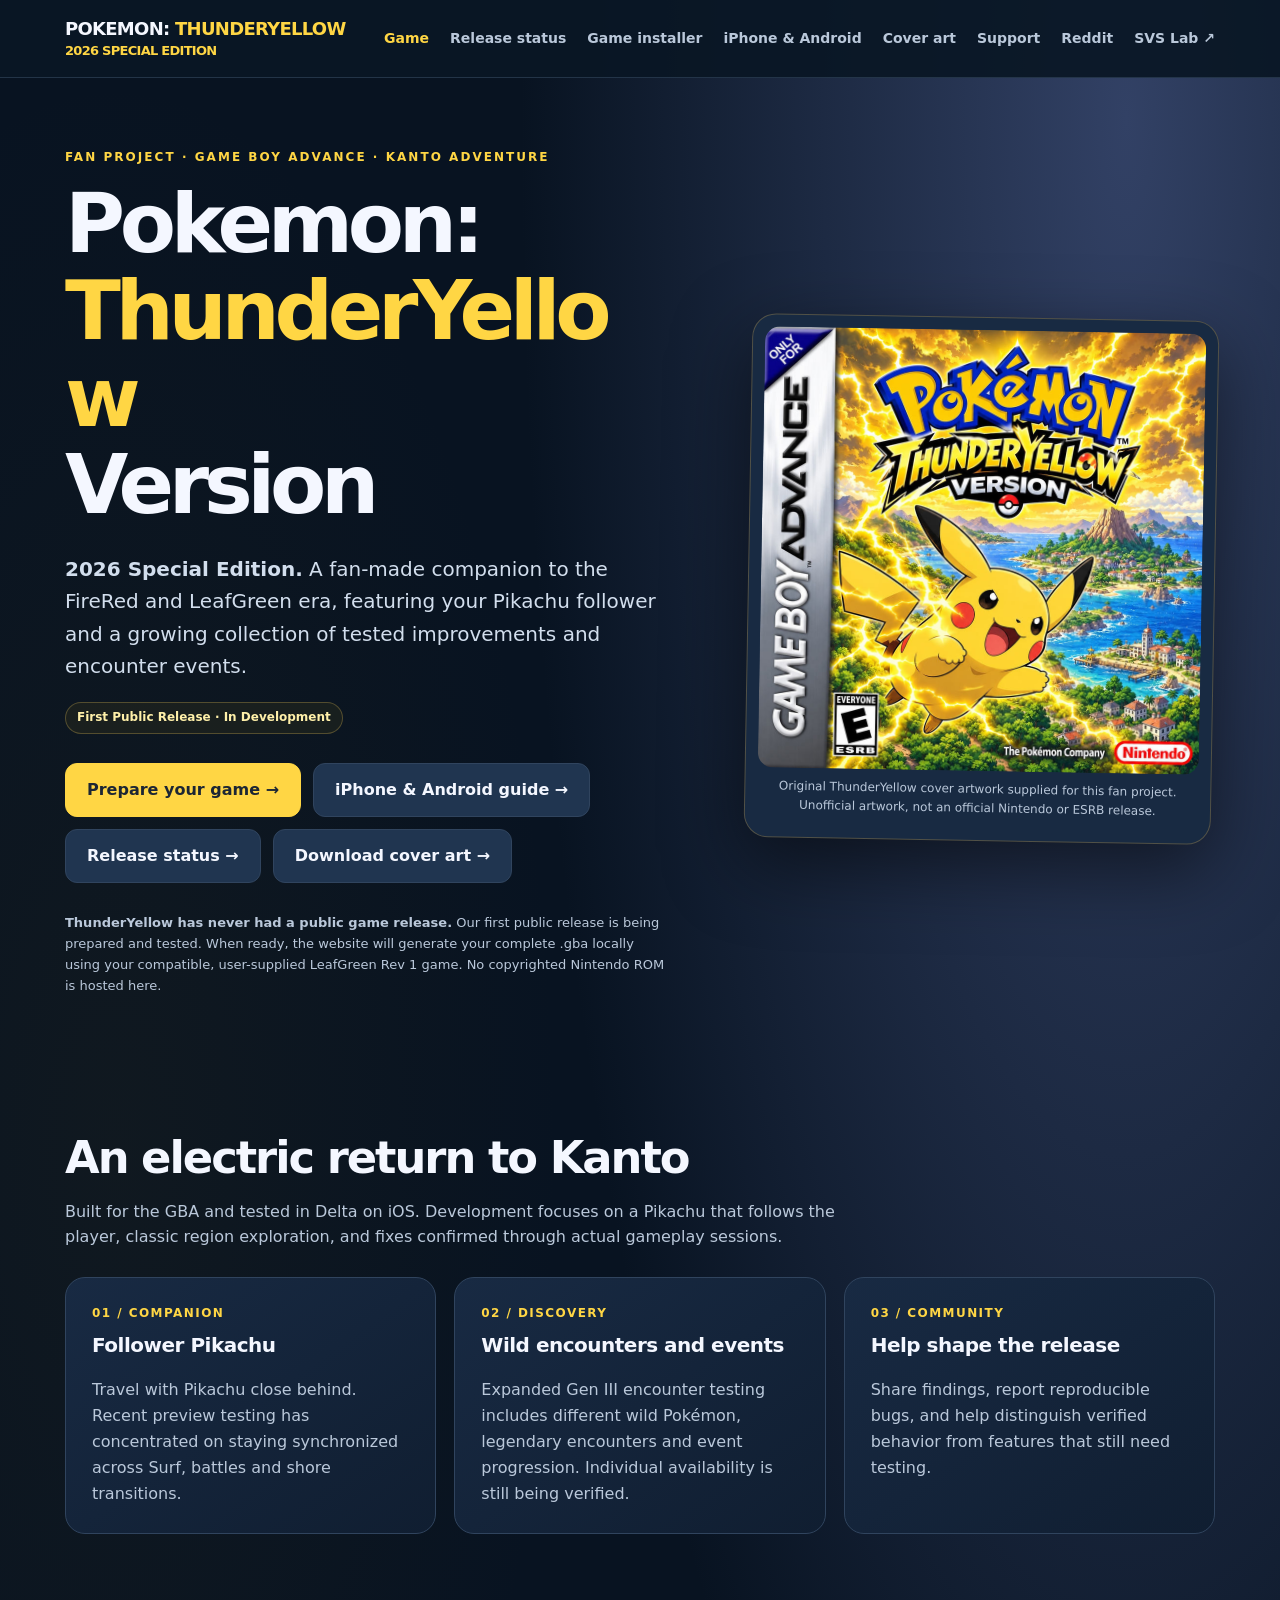
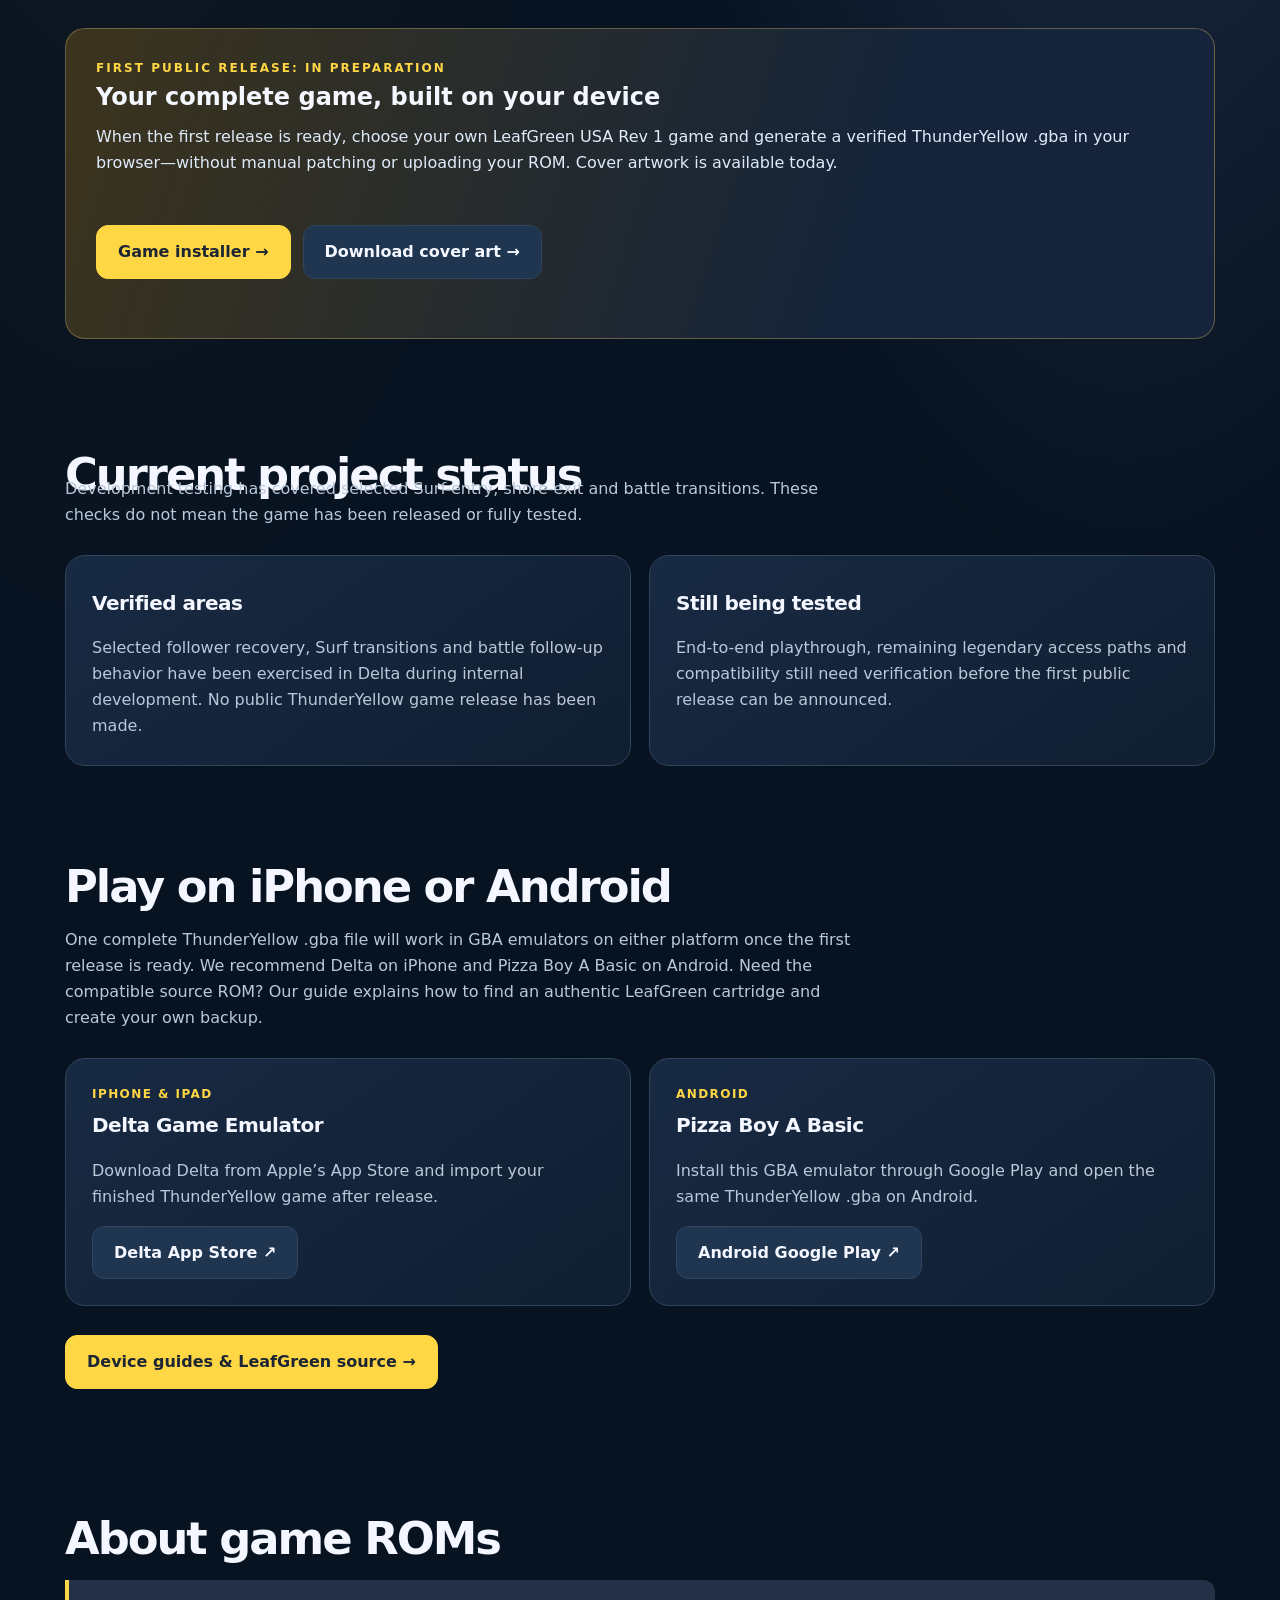
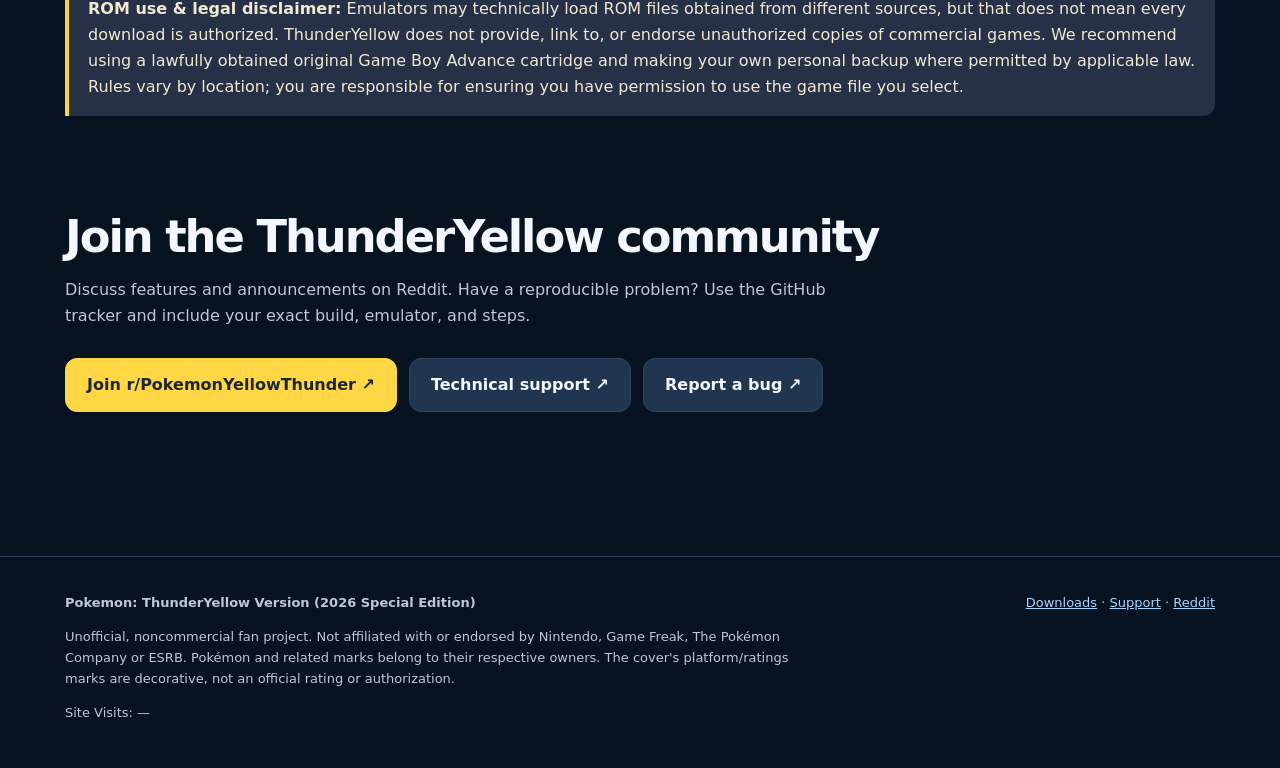
==== commit 268ebad3: "Replace oversized visitor display and navigation button with subtle nonclickable Site Visits tally a" ====
--- a/game/index.html
+++ b/game/index.html
@@ -9,8 +9,8 @@
 <link rel="canonical" href="https://ramsfan-dev.github.io/ThunderYellow-SVS-Lab/game/"><link rel="icon" href="../icon.svg" type="image/svg+xml"><link rel="stylesheet" href="site.css?v=4">
 </head><body>
 <a class="skip" href="#main">Skip to content</a>
-<header class="site-header"><nav class="container nav" aria-label="Main navigation"><a class="logo" href="./">POKEMON: <span>THUNDERYELLOW</span><br><span class="small">2026 SPECIAL EDITION</span></a><div class="links"><a aria-current="page" href="./">Game</a><a href="downloads/">Release status</a><a href="install/">Game installer</a><a href="play/">iPhone &amp; Android</a><a href="artwork/">Cover art</a><a href="../support/">Support</a><a href="https://www.reddit.com/r/PokemonYellowThunder/">Reddit</a><a href="../">SVS Lab ↗</a><a class="site-views-nav" href="#visitors">⚡ Site Views</a></div></nav></header>
-<aside id="visitors" class="visitor-top-band" aria-label="ThunderYellow site page view counter" style="display:block;border-top:1px solid #725c2677;border-bottom:1px solid #a78b3f99;background:#17283b;padding:16px 0"><div class="container"><div class="visitor-banner-grid" style="display:grid;grid-template-columns:minmax(0,1fr) auto;gap:14px;align-items:center"><div class="visitor-banner-copy" style="min-width:0"><strong class="visitor-banner-title" style="display:block;font-size:18px;color:#fff2b5;line-height:1.4">⚡ ThunderYellow Site Views</strong><span class="visitor-banner-subtitle" style="display:block;font-size:12px;color:#bac8da;line-height:1.5">Page views since the counter was installed; repeat visits count.</span></div><div class="visitor-banner-data" style="display:block;max-width:100%"><img class="visitor-live-badge" alt="Live page views for ThunderYellow (today and total)" width="245" height="32" decoding="async" referrerpolicy="no-referrer" src="https://hitscounter.dev/api/hit?url=https%3A%2F%2Framsfan-dev.github.io%2FThunderYellow-SVS-Lab%2Fgame%2F&amp;label=Views&amp;icon=eye&amp;color=%23ffd644&amp;style=for-the-badge&amp;tz=America%2FLos_Angeles" onerror="this.hidden=true;this.nextElementSibling.hidden=false"><span class="visitor-offline" hidden>View total temporarily unavailable</span></div></div></div></aside>
+<header class="site-header"><nav class="container nav" aria-label="Main navigation"><a class="logo" href="./">POKEMON: <span>THUNDERYELLOW</span><br><span class="small">2026 SPECIAL EDITION</span></a><div class="links"><a aria-current="page" href="./">Game</a><a href="downloads/">Release status</a><a href="install/">Game installer</a><a href="play/">iPhone &amp; Android</a><a href="artwork/">Cover art</a><a href="../support/">Support</a><a href="https://www.reddit.com/r/PokemonYellowThunder/">Reddit</a><a href="../">SVS Lab ↗</a></div></nav></header>
+
 <main class="container" id="main">
 <section class="hero" aria-labelledby="welcome"><div><div class="eyebrow">Fan project · Game Boy Advance · Kanto adventure</div><h1 id="welcome">Pokemon:<br><em>ThunderYellow</em><br>Version</h1><p class="lead"><strong>2026 Special Edition.</strong> A fan-made companion to the FireRed and LeafGreen era, featuring your Pikachu follower and a growing collection of tested improvements and encounter events.</p><span class="pill">First Public Release · In Development</span><div class="actions"><a class="btn btn-yellow" href="install/">Prepare your game →</a><a class="btn btn-dark" href="play/">iPhone &amp; Android guide →</a><a class="btn btn-dark" href="downloads/">Release status →</a><a class="btn btn-dark" href="artwork/">Download cover art →</a></div><p class="small"><strong>ThunderYellow has never had a public game release.</strong> Our first public release is being prepared and tested. When ready, the website will generate your complete .gba locally using your compatible, user-supplied LeafGreen Rev 1 game. No copyrighted Nintendo ROM is hosted here.</p></div>
 <figure class="art-card"><img src="assets/ThunderYellow-2026-Original-Cover-Art.jpg" width="900" height="900" alt="Fan-made Game Boy Advance cover artwork for ThunderYellow Version, featuring Pikachu beneath a storm of yellow lightning." fetchpriority="high"><figcaption>Original ThunderYellow cover artwork supplied for this fan project. Unofficial artwork, not an official Nintendo or ESRB release.</figcaption></figure></section>
@@ -20,4 +20,4 @@
 <section class="section" aria-labelledby="platforms"><h2 id="platforms">Play on iPhone or Android</h2><p class="section-intro">One complete ThunderYellow .gba file will work in GBA emulators on either platform once the first release is ready. We recommend Delta on iPhone and Pizza Boy A Basic on Android. Need the compatible source ROM? Our guide explains how to find an authentic LeafGreen cartridge and create your own backup.</p><div class="grid two"><article class="panel"><div class="step">IPHONE &amp; IPAD</div><h3>Delta Game Emulator</h3><p>Download Delta from Apple’s App Store and import your finished ThunderYellow game after release.</p><a class="btn btn-dark" href="https://apps.apple.com/us/app/delta-game-emulator/id1048524688" target="_blank" rel="noopener noreferrer">Delta App Store ↗</a></article><article class="panel"><div class="step">ANDROID</div><h3>Pizza Boy A Basic</h3><p>Install this GBA emulator through Google Play and open the same ThunderYellow .gba on Android.</p><a class="btn btn-dark" href="https://play.google.com/store/apps/details?id=it.dbtecno.pizzaboygba" target="_blank" rel="noopener noreferrer">Android Google Play ↗</a></article></div><div class="actions"><a class="btn btn-yellow" href="play/">Device guides &amp; LeafGreen source →</a></div></section>
 <section class="section" aria-labelledby="rom-disclaimer"><h2 id="rom-disclaimer">About game ROMs</h2><div class="notice" role="note" aria-label="ROM use and legal disclaimer"><strong>ROM use &amp; legal disclaimer:</strong> Emulators may technically load ROM files obtained from different sources, but that does not mean every download is authorized. ThunderYellow does not provide, link to, or endorse unauthorized copies of commercial games. We recommend using a lawfully obtained original Game Boy Advance cartridge and making your own personal backup where permitted by applicable law. Rules vary by location; you are responsible for ensuring you have permission to use the game file you select.</div></section>
 <section class="section" aria-labelledby="community"><h2 id="community">Join the ThunderYellow community</h2><p class="section-intro">Discuss features and announcements on Reddit. Have a reproducible problem? Use the GitHub tracker and include your exact build, emulator, and steps.</p><div class="actions"><a class="btn btn-yellow" href="https://www.reddit.com/r/PokemonYellowThunder/">Join r/PokemonYellowThunder ↗</a><a class="btn btn-dark" href="../support/">Technical support ↗</a><a class="btn btn-dark" href="https://github.com/RamsFan-Dev/ThunderYellow-SVS-Lab/issues/new?template=bug-report.yml">Report a bug ↗</a></div></section>
-</main><footer class="footer"><div class="container footer-flex"><div><strong>Pokemon: ThunderYellow Version (2026 Special Edition)</strong><p>Unofficial, noncommercial fan project. Not affiliated with or endorsed by Nintendo, Game Freak, The Pokémon Company or ESRB. Pokémon and related marks belong to their respective owners. The cover's platform/ratings marks are decorative, not an official rating or authorization.</p></div><div><a href="downloads/">Downloads</a> · <a href="../support/">Support</a> · <a href="https://www.reddit.com/r/PokemonYellowThunder/">Reddit</a></div></div></footer></body></html>+</main><footer class="footer"><div class="container footer-flex"><div><strong>Pokemon: ThunderYellow Version (2026 Special Edition)</strong><p>Unofficial, noncommercial fan project. Not affiliated with or endorsed by Nintendo, Game Freak, The Pokémon Company or ESRB. Pokémon and related marks belong to their respective owners. The cover's platform/ratings marks are decorative, not an official rating or authorization.</p></div><div><a href="downloads/">Downloads</a> · <a href="../support/">Support</a> · <a href="https://www.reddit.com/r/PokemonYellowThunder/">Reddit</a></div></div><div class="container site-visits-small" aria-label="ThunderYellow Site Visits"><img src="https://hitscounter.dev/api/hit?url=https%3A%2F%2Framsfan-dev.github.io%2FThunderYellow-SVS-Lab%2Fgame%2F&amp;label=Site%20Visits&amp;color=%238da9c9&amp;style=flat&amp;tz=America%2FLos_Angeles" height="18" alt="Site Visits counter" title="Running website visit tally" loading="eager" decoding="async" referrerpolicy="no-referrer" onerror="this.hidden=true;this.nextElementSibling.hidden=false"><span hidden>Site Visits: —</span></div></footer></body></html>
--- a/game/site.css
+++ b/game/site.css
@@ -61,3 +61,21 @@
 .visitor-top-total strong{color:var(--yellow);font-size:clamp(23px,3vw,36px);line-height:1.2;font-weight:900;font-variant-numeric:tabular-nums;white-space:nowrap}
 .visitor-top-total span{font-size:10px;font-weight:800;text-transform:uppercase;letter-spacing:.15em;color:var(--muted)}
 @media(max-width:630px){.visitor-top-content{gap:10px;flex-wrap:wrap}.visitor-top-icon{font-size:24px}.visitor-top-text{min-width:calc(100% - 44px)}.visitor-top-total{width:100%;margin-top:2px}.visitor-top-total strong{font-size:29px}}
+
+/* Verified visible badge counter: image-based so Safari doesn't need cross-origin JS. */
+.visitor-top-band{display:block;width:100%;scroll-margin-top:12px}
+.visitor-banner-grid{display:grid;grid-template-columns:minmax(0,1fr) auto;gap:14px;align-items:center}
+.visitor-banner-copy{min-width:0}
+.visitor-banner-title,.visitor-banner-subtitle{display:block}
+.visitor-banner-title{font-weight:850;font-size:18px;line-height:1.35;color:#fff2b5}
+.visitor-banner-subtitle{font-size:12px;line-height:1.55;color:var(--muted);margin-top:3px}
+.visitor-banner-data{display:block;min-width:0;max-width:100%}
+.visitor-live-badge{display:block;width:auto;max-width:100%;height:auto;min-height:29px;object-fit:contain}
+.visitor-offline:not([hidden]){display:block;color:#fff2b5;font-size:12px}
+.visitor-footer-badge{display:flex;flex-wrap:wrap;align-items:center;gap:10px}
+@media(max-width:640px){
+  .visitor-banner-grid{display:grid!important;grid-template-columns:minmax(0,1fr)!important;gap:10px!important}
+  .visitor-banner-title{font-size:17px!important}
+  .visitor-banner-data{width:100%}
+  .visitor-live-badge{width:auto;max-width:100%;height:auto}
+}
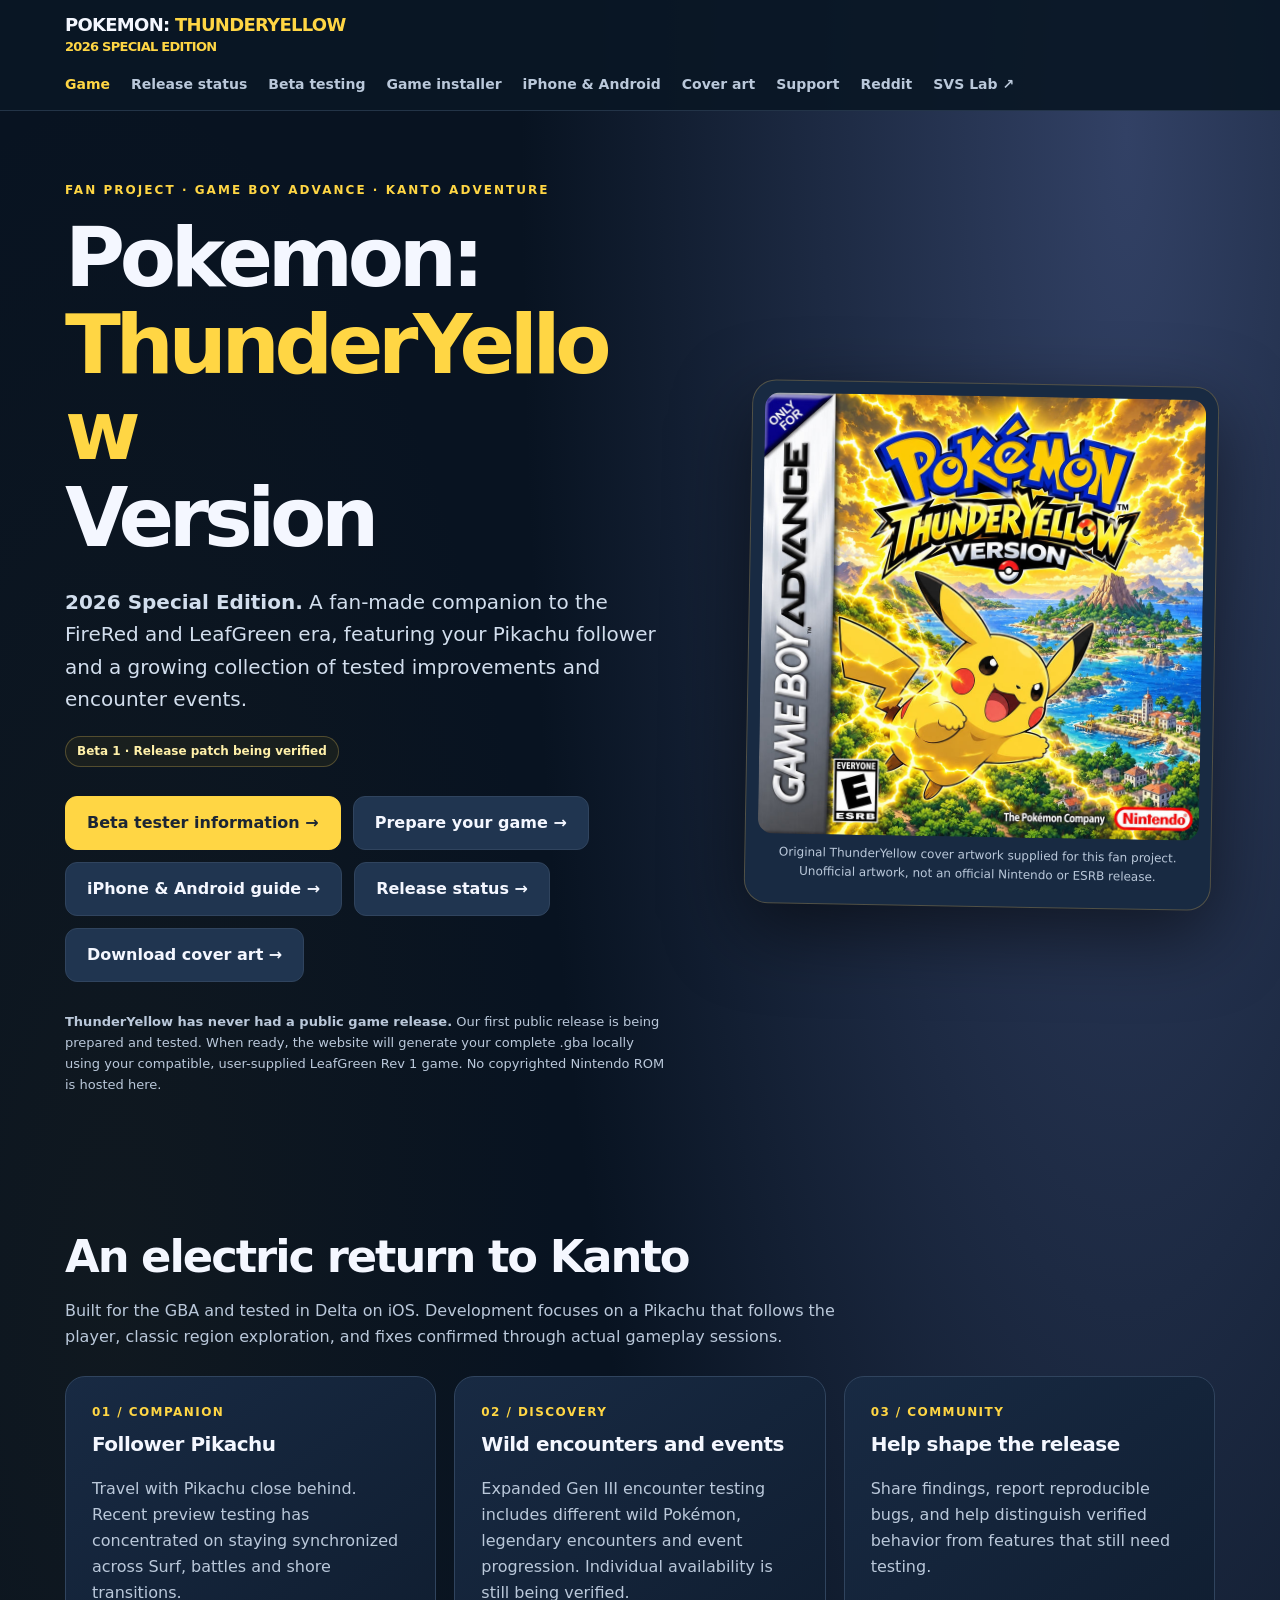
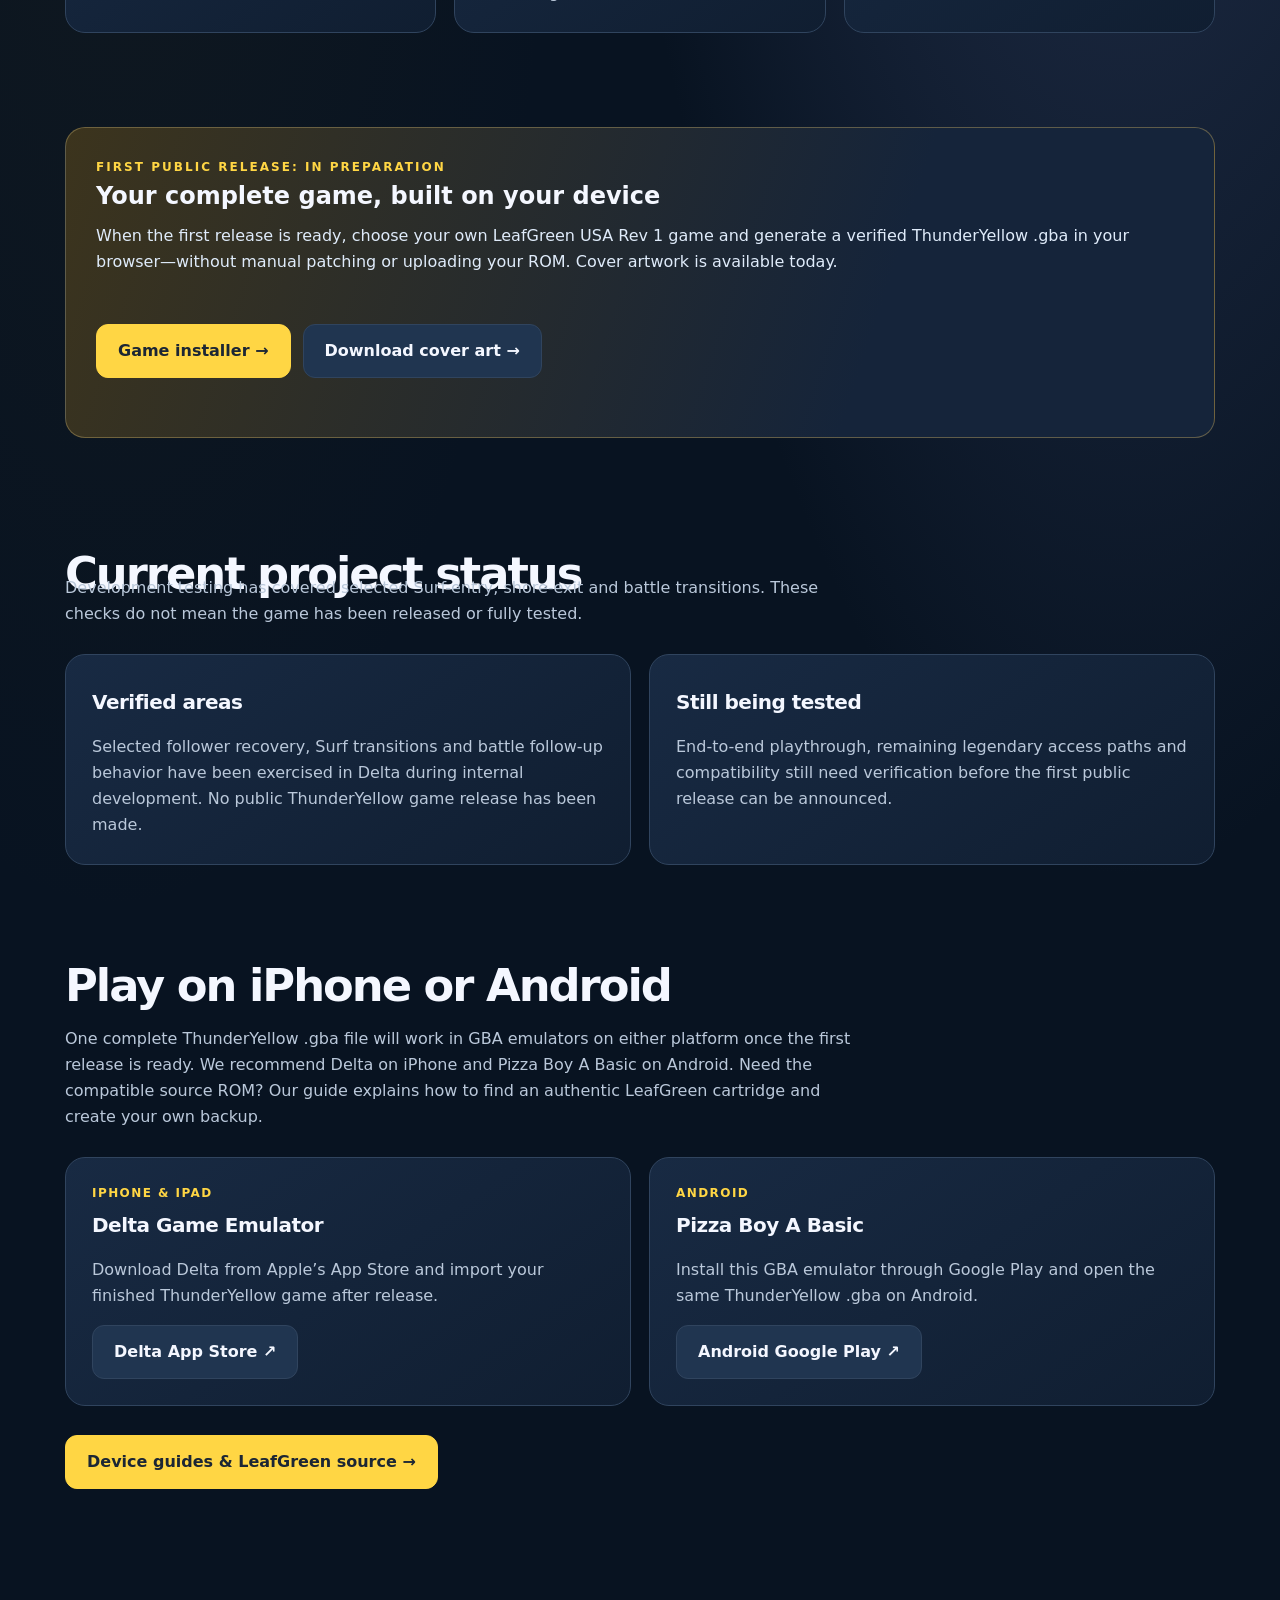
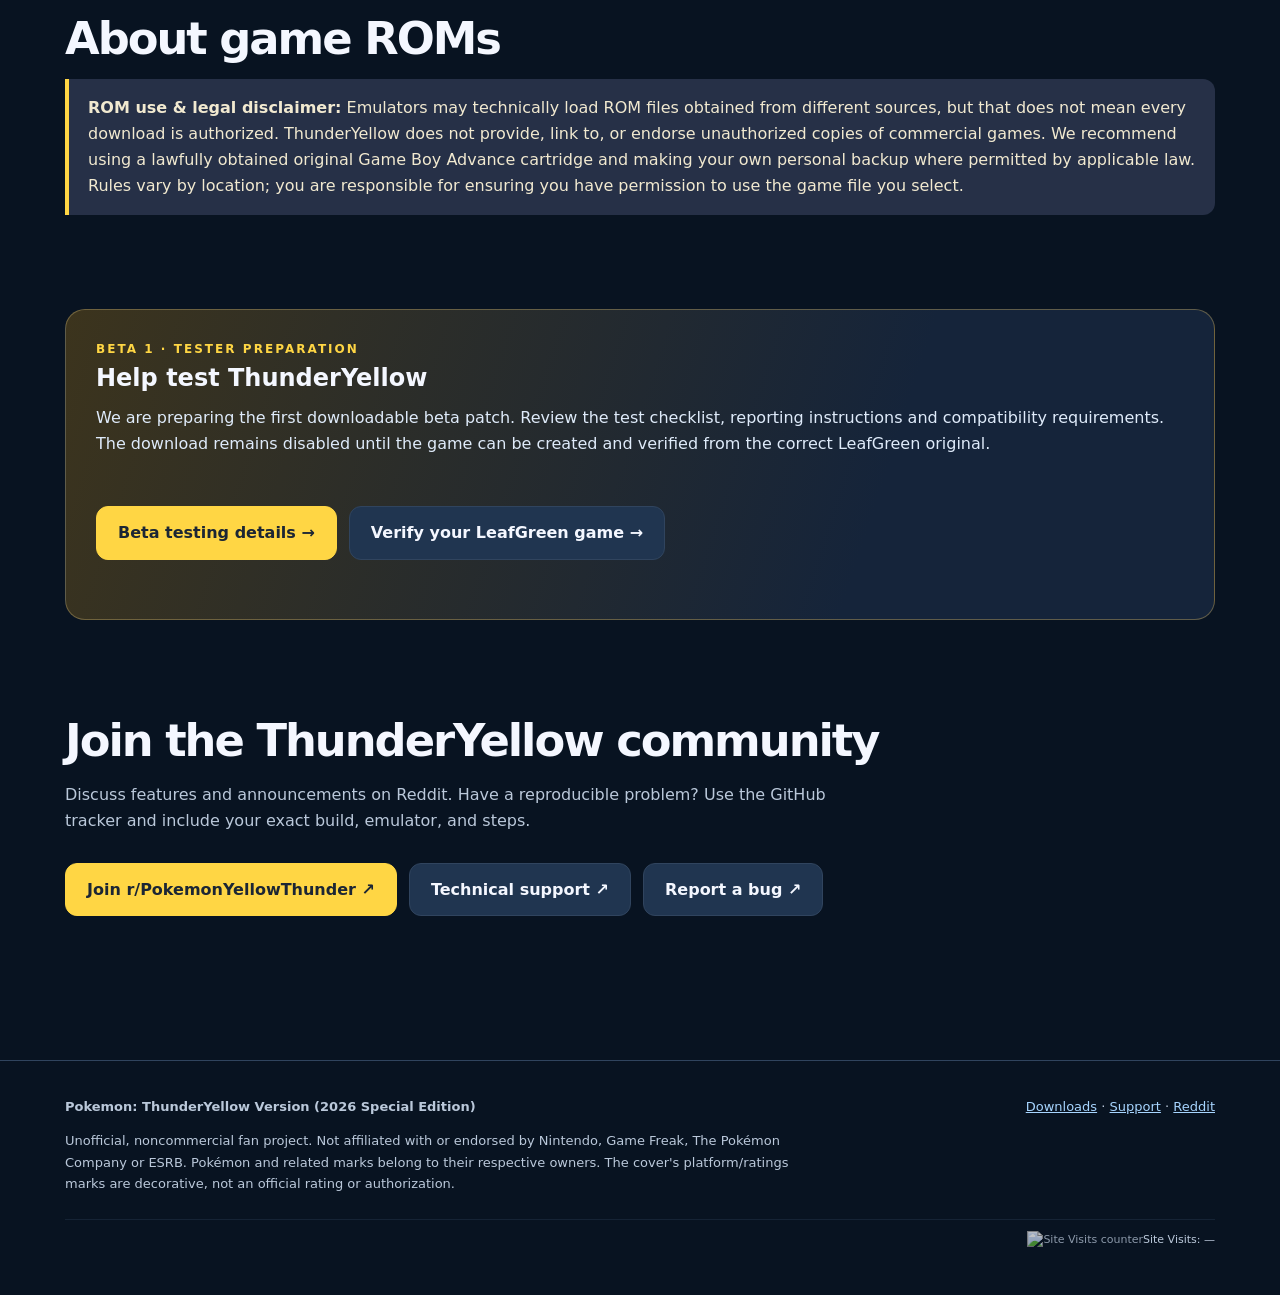
==== commit 726b9379: "Stage Beta 1 tester navigation and release-readiness copy" ====
--- a/game/index.html
+++ b/game/index.html
@@ -9,15 +9,16 @@
 <link rel="canonical" href="https://ramsfan-dev.github.io/ThunderYellow-SVS-Lab/game/"><link rel="icon" href="../icon.svg" type="image/svg+xml"><link rel="stylesheet" href="site.css?v=4">
 </head><body>
 <a class="skip" href="#main">Skip to content</a>
-<header class="site-header"><nav class="container nav" aria-label="Main navigation"><a class="logo" href="./">POKEMON: <span>THUNDERYELLOW</span><br><span class="small">2026 SPECIAL EDITION</span></a><div class="links"><a aria-current="page" href="./">Game</a><a href="downloads/">Release status</a><a href="install/">Game installer</a><a href="play/">iPhone &amp; Android</a><a href="artwork/">Cover art</a><a href="../support/">Support</a><a href="https://www.reddit.com/r/PokemonYellowThunder/">Reddit</a><a href="../">SVS Lab ↗</a></div></nav></header>
+<header class="site-header"><nav class="container nav" aria-label="Main navigation"><a class="logo" href="./">POKEMON: <span>THUNDERYELLOW</span><br><span class="small">2026 SPECIAL EDITION</span></a><div class="links"><a aria-current="page" href="./">Game</a><a href="downloads/">Release status</a><a href="beta/">Beta testing</a><a href="install/">Game installer</a><a href="play/">iPhone &amp; Android</a><a href="artwork/">Cover art</a><a href="../support/">Support</a><a href="https://www.reddit.com/r/PokemonYellowThunder/">Reddit</a><a href="../">SVS Lab ↗</a></div></nav></header>
 
 <main class="container" id="main">
-<section class="hero" aria-labelledby="welcome"><div><div class="eyebrow">Fan project · Game Boy Advance · Kanto adventure</div><h1 id="welcome">Pokemon:<br><em>ThunderYellow</em><br>Version</h1><p class="lead"><strong>2026 Special Edition.</strong> A fan-made companion to the FireRed and LeafGreen era, featuring your Pikachu follower and a growing collection of tested improvements and encounter events.</p><span class="pill">First Public Release · In Development</span><div class="actions"><a class="btn btn-yellow" href="install/">Prepare your game →</a><a class="btn btn-dark" href="play/">iPhone &amp; Android guide →</a><a class="btn btn-dark" href="downloads/">Release status →</a><a class="btn btn-dark" href="artwork/">Download cover art →</a></div><p class="small"><strong>ThunderYellow has never had a public game release.</strong> Our first public release is being prepared and tested. When ready, the website will generate your complete .gba locally using your compatible, user-supplied LeafGreen Rev 1 game. No copyrighted Nintendo ROM is hosted here.</p></div>
+<section class="hero" aria-labelledby="welcome"><div><div class="eyebrow">Fan project · Game Boy Advance · Kanto adventure</div><h1 id="welcome">Pokemon:<br><em>ThunderYellow</em><br>Version</h1><p class="lead"><strong>2026 Special Edition.</strong> A fan-made companion to the FireRed and LeafGreen era, featuring your Pikachu follower and a growing collection of tested improvements and encounter events.</p><span class="pill">Beta 1 · Release patch being verified</span><div class="actions"><a class="btn btn-yellow" href="beta/">Beta tester information →</a><a class="btn btn-dark" href="install/">Prepare your game →</a><a class="btn btn-dark" href="play/">iPhone &amp; Android guide →</a><a class="btn btn-dark" href="downloads/">Release status →</a><a class="btn btn-dark" href="artwork/">Download cover art →</a></div><p class="small"><strong>ThunderYellow has never had a public game release.</strong> Our first public release is being prepared and tested. When ready, the website will generate your complete .gba locally using your compatible, user-supplied LeafGreen Rev 1 game. No copyrighted Nintendo ROM is hosted here.</p></div>
 <figure class="art-card"><img src="assets/ThunderYellow-2026-Original-Cover-Art.jpg" width="900" height="900" alt="Fan-made Game Boy Advance cover artwork for ThunderYellow Version, featuring Pikachu beneath a storm of yellow lightning." fetchpriority="high"><figcaption>Original ThunderYellow cover artwork supplied for this fan project. Unofficial artwork, not an official Nintendo or ESRB release.</figcaption></figure></section>
 <section class="section" aria-labelledby="about"><h2 id="about">An electric return to Kanto</h2><p class="section-intro">Built for the GBA and tested in Delta on iOS. Development focuses on a Pikachu that follows the player, classic region exploration, and fixes confirmed through actual gameplay sessions.</p><div class="grid"><article class="panel"><div class="step">01 / COMPANION</div><h3>Follower Pikachu</h3><p>Travel with Pikachu close behind. Recent preview testing has concentrated on staying synchronized across Surf, battles and shore transitions.</p></article><article class="panel"><div class="step">02 / DISCOVERY</div><h3>Wild encounters and events</h3><p>Expanded Gen III encounter testing includes different wild Pokémon, legendary encounters and event progression. Individual availability is still being verified.</p></article><article class="panel"><div class="step">03 / COMMUNITY</div><h3>Help shape the release</h3><p>Share findings, report reproducible bugs, and help distinguish verified behavior from features that still need testing.</p></article></div></section>
 <section class="section" aria-labelledby="downloads"><div class="highlight"><div><div class="eyebrow">First public release: in preparation</div><h3 id="downloads">Your complete game, built on your device</h3><p>When the first release is ready, choose your own LeafGreen USA Rev 1 game and generate a verified ThunderYellow .gba in your browser—without manual patching or uploading your ROM. Cover artwork is available today.</p></div><div class="actions"><a class="btn btn-yellow" href="install/">Game installer →</a><a class="btn btn-dark" href="artwork/">Download cover art →</a></div></div></section>
 <section class="section" aria-labelledby="progress"><h2 id="progress">Current project status</h2><p class="section-intro">Development testing has covered selected Surf-entry, shore-exit and battle transitions. These checks do not mean the game has been released or fully tested.</p><div class="grid two"><article class="panel"><h3>Verified areas</h3><p>Selected follower recovery, Surf transitions and battle follow-up behavior have been exercised in Delta during internal development. No public ThunderYellow game release has been made.</p></article><article class="panel"><h3>Still being tested</h3><p>End-to-end playthrough, remaining legendary access paths and compatibility still need verification before the first public release can be announced.</p></article></div></section>
 <section class="section" aria-labelledby="platforms"><h2 id="platforms">Play on iPhone or Android</h2><p class="section-intro">One complete ThunderYellow .gba file will work in GBA emulators on either platform once the first release is ready. We recommend Delta on iPhone and Pizza Boy A Basic on Android. Need the compatible source ROM? Our guide explains how to find an authentic LeafGreen cartridge and create your own backup.</p><div class="grid two"><article class="panel"><div class="step">IPHONE &amp; IPAD</div><h3>Delta Game Emulator</h3><p>Download Delta from Apple’s App Store and import your finished ThunderYellow game after release.</p><a class="btn btn-dark" href="https://apps.apple.com/us/app/delta-game-emulator/id1048524688" target="_blank" rel="noopener noreferrer">Delta App Store ↗</a></article><article class="panel"><div class="step">ANDROID</div><h3>Pizza Boy A Basic</h3><p>Install this GBA emulator through Google Play and open the same ThunderYellow .gba on Android.</p><a class="btn btn-dark" href="https://play.google.com/store/apps/details?id=it.dbtecno.pizzaboygba" target="_blank" rel="noopener noreferrer">Android Google Play ↗</a></article></div><div class="actions"><a class="btn btn-yellow" href="play/">Device guides &amp; LeafGreen source →</a></div></section>
 <section class="section" aria-labelledby="rom-disclaimer"><h2 id="rom-disclaimer">About game ROMs</h2><div class="notice" role="note" aria-label="ROM use and legal disclaimer"><strong>ROM use &amp; legal disclaimer:</strong> Emulators may technically load ROM files obtained from different sources, but that does not mean every download is authorized. ThunderYellow does not provide, link to, or endorse unauthorized copies of commercial games. We recommend using a lawfully obtained original Game Boy Advance cartridge and making your own personal backup where permitted by applicable law. Rules vary by location; you are responsible for ensuring you have permission to use the game file you select.</div></section>
+<section class="section" aria-labelledby="beta-testing"><div class="highlight"><div><div class="eyebrow">Beta 1 · Tester preparation</div><h3 id="beta-testing">Help test ThunderYellow</h3><p>We are preparing the first downloadable beta patch. Review the test checklist, reporting instructions and compatibility requirements. The download remains disabled until the game can be created and verified from the correct LeafGreen original.</p></div><div class="actions"><a class="btn btn-yellow" href="beta/">Beta testing details →</a><a class="btn btn-dark" href="install/">Verify your LeafGreen game →</a></div></div></section>
 <section class="section" aria-labelledby="community"><h2 id="community">Join the ThunderYellow community</h2><p class="section-intro">Discuss features and announcements on Reddit. Have a reproducible problem? Use the GitHub tracker and include your exact build, emulator, and steps.</p><div class="actions"><a class="btn btn-yellow" href="https://www.reddit.com/r/PokemonYellowThunder/">Join r/PokemonYellowThunder ↗</a><a class="btn btn-dark" href="../support/">Technical support ↗</a><a class="btn btn-dark" href="https://github.com/RamsFan-Dev/ThunderYellow-SVS-Lab/issues/new?template=bug-report.yml">Report a bug ↗</a></div></section>
 </main><footer class="footer"><div class="container footer-flex"><div><strong>Pokemon: ThunderYellow Version (2026 Special Edition)</strong><p>Unofficial, noncommercial fan project. Not affiliated with or endorsed by Nintendo, Game Freak, The Pokémon Company or ESRB. Pokémon and related marks belong to their respective owners. The cover's platform/ratings marks are decorative, not an official rating or authorization.</p></div><div><a href="downloads/">Downloads</a> · <a href="../support/">Support</a> · <a href="https://www.reddit.com/r/PokemonYellowThunder/">Reddit</a></div></div><div class="container site-visits-small" aria-label="ThunderYellow Site Visits"><img src="https://hitscounter.dev/api/hit?url=https%3A%2F%2Framsfan-dev.github.io%2FThunderYellow-SVS-Lab%2Fgame%2F&amp;label=Site%20Visits&amp;color=%238da9c9&amp;style=flat&amp;tz=America%2FLos_Angeles" height="18" alt="Site Visits counter" title="Running website visit tally" loading="eager" decoding="async" referrerpolicy="no-referrer" onerror="this.hidden=true;this.nextElementSibling.hidden=false"><span hidden>Site Visits: —</span></div></footer></body></html>
--- a/game/site.css
+++ b/game/site.css
@@ -32,50 +32,11 @@
 #readyBlock{margin-top:16px;padding-top:15px;border-top:1px solid var(--line)}
 @media(max-width:780px){.install-intro{padding-top:36px}.install-panel{padding:22px}.install-panel .actions .btn{width:100%}}
 
-/* Official game-site page-view counter; no fabricated or client-only totals */
-.traffic-counter{
- display:inline-flex;align-items:center;gap:12px;padding:11px 16px;
- border:1px solid #5b5137;border-radius:14px;background:linear-gradient(125deg,#18283a,#172131);
- color:var(--text);max-width:100%;box-shadow:0 5px 20px #0002
+/* Discreet, noninteractive footer tally. The SVG image increments remotely. */
+.site-visits-small{
+  display:flex;align-items:center;justify-content:flex-end;
+  margin-top:12px;padding-top:11px;border-top:1px solid #30445e55;
+  min-height:31px;font-size:11px;color:var(--muted)
 }
-.traffic-counter .traffic-bolt{font-size:24px;line-height:1;color:var(--yellow)}
-.traffic-counter .traffic-number{display:block;font-size:clamp(1.25rem,2vw,1.7rem);font-weight:800;color:var(--yellow);line-height:1.2;font-variant-numeric:tabular-nums}
-.traffic-counter .traffic-label{display:block;font-size:.76rem;font-weight:700;letter-spacing:.08em;text-transform:uppercase;color:var(--muted)}
-.traffic-counter .traffic-explain{display:block;font-size:.7rem;color:var(--muted);max-width:29rem;line-height:1.45;margin-top:5px}
-.traffic-counter--hero{margin-top:20px}
-.traffic-counter--footer{padding:7px 12px;border-radius:12px;gap:9px}
-.traffic-counter--footer .traffic-bolt{font-size:18px}
-.traffic-counter--footer .traffic-number{font-size:1.08rem}
-.traffic-counter--footer .traffic-label{font-size:.66rem}
-@media(max-width:480px){.traffic-counter--hero{width:100%;justify-content:flex-start}}
-
-/* High-visibility site view counter directly below game navigation */
-.site-views-nav{border:1px solid #ab954a66!important;border-radius:999px;padding:5px 10px!important;background:#40391c44;color:var(--yellow)!important;white-space:nowrap}
-.visitor-top-band{border-top:1px solid #725c2677;border-bottom:1px solid #a78b3f99;background:linear-gradient(110deg,#2b291e,#1d2f43 50%,#2c2815);scroll-margin-top:8px}
-.visitor-top-content{display:flex;align-items:center;gap:15px;padding:16px 0}
-.visitor-top-icon{font-size:29px;line-height:1;color:var(--yellow);flex-shrink:0}
-.visitor-top-text{flex:1;min-width:0}
-.visitor-top-text strong{display:block;font-size:clamp(16px,2.2vw,21px);color:#fff2b5;letter-spacing:-.015em;line-height:1.35}
-.visitor-top-text>span{display:block;font-size:12px;line-height:1.5;color:var(--muted)}
-.visitor-top-total{display:flex;flex-direction:column;align-items:center;min-width:144px;padding:7px 16px;border:1px solid #e0b54588;background:#131e2c;border-radius:12px;box-shadow:inset 0 0 24px #fff1a50b}
-.visitor-top-total strong{color:var(--yellow);font-size:clamp(23px,3vw,36px);line-height:1.2;font-weight:900;font-variant-numeric:tabular-nums;white-space:nowrap}
-.visitor-top-total span{font-size:10px;font-weight:800;text-transform:uppercase;letter-spacing:.15em;color:var(--muted)}
-@media(max-width:630px){.visitor-top-content{gap:10px;flex-wrap:wrap}.visitor-top-icon{font-size:24px}.visitor-top-text{min-width:calc(100% - 44px)}.visitor-top-total{width:100%;margin-top:2px}.visitor-top-total strong{font-size:29px}}
-
-/* Verified visible badge counter: image-based so Safari doesn't need cross-origin JS. */
-.visitor-top-band{display:block;width:100%;scroll-margin-top:12px}
-.visitor-banner-grid{display:grid;grid-template-columns:minmax(0,1fr) auto;gap:14px;align-items:center}
-.visitor-banner-copy{min-width:0}
-.visitor-banner-title,.visitor-banner-subtitle{display:block}
-.visitor-banner-title{font-weight:850;font-size:18px;line-height:1.35;color:#fff2b5}
-.visitor-banner-subtitle{font-size:12px;line-height:1.55;color:var(--muted);margin-top:3px}
-.visitor-banner-data{display:block;min-width:0;max-width:100%}
-.visitor-live-badge{display:block;width:auto;max-width:100%;height:auto;min-height:29px;object-fit:contain}
-.visitor-offline:not([hidden]){display:block;color:#fff2b5;font-size:12px}
-.visitor-footer-badge{display:flex;flex-wrap:wrap;align-items:center;gap:10px}
-@media(max-width:640px){
-  .visitor-banner-grid{display:grid!important;grid-template-columns:minmax(0,1fr)!important;gap:10px!important}
-  .visitor-banner-title{font-size:17px!important}
-  .visitor-banner-data{width:100%}
-  .visitor-live-badge{width:auto;max-width:100%;height:auto}
-}
+.site-visits-small img{display:block;width:auto;max-width:100%;height:18px;opacity:.74}
+.site-visits-small span:not([hidden]){font-size:11px;color:var(--muted)}
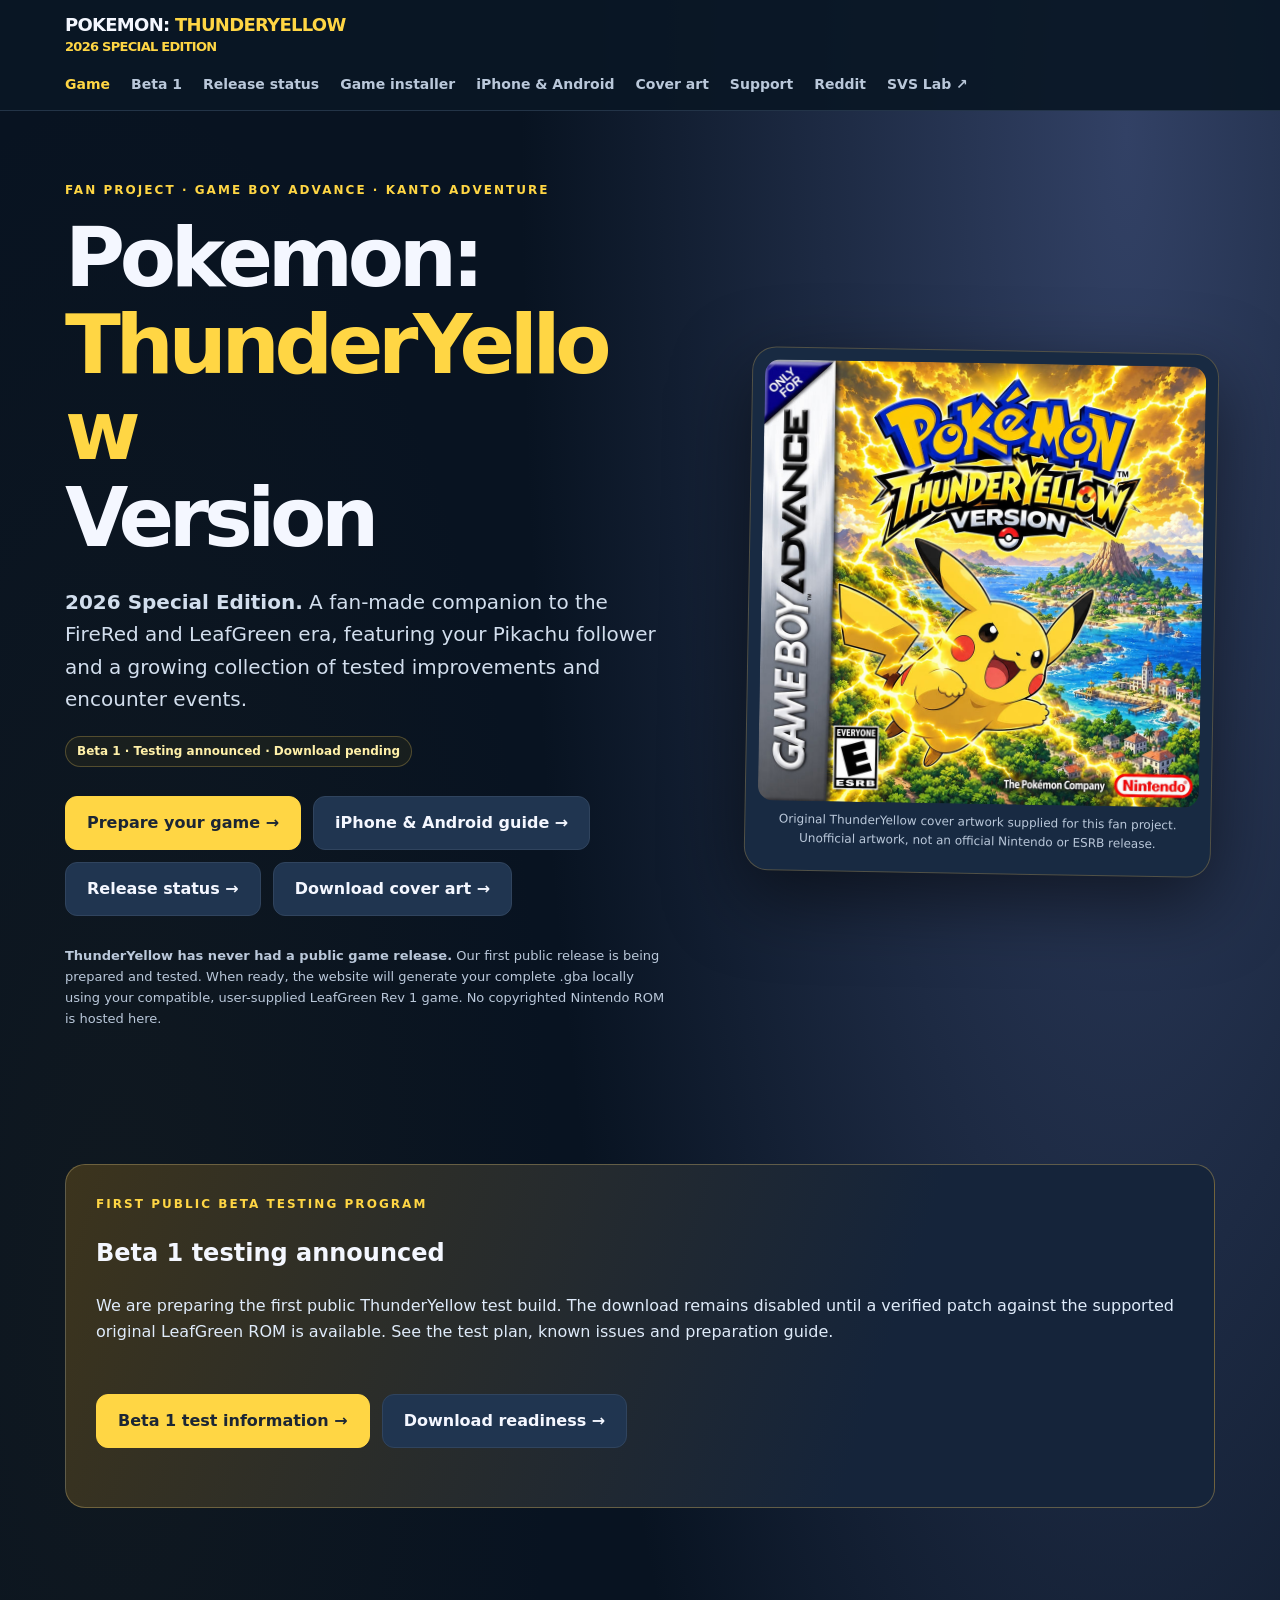
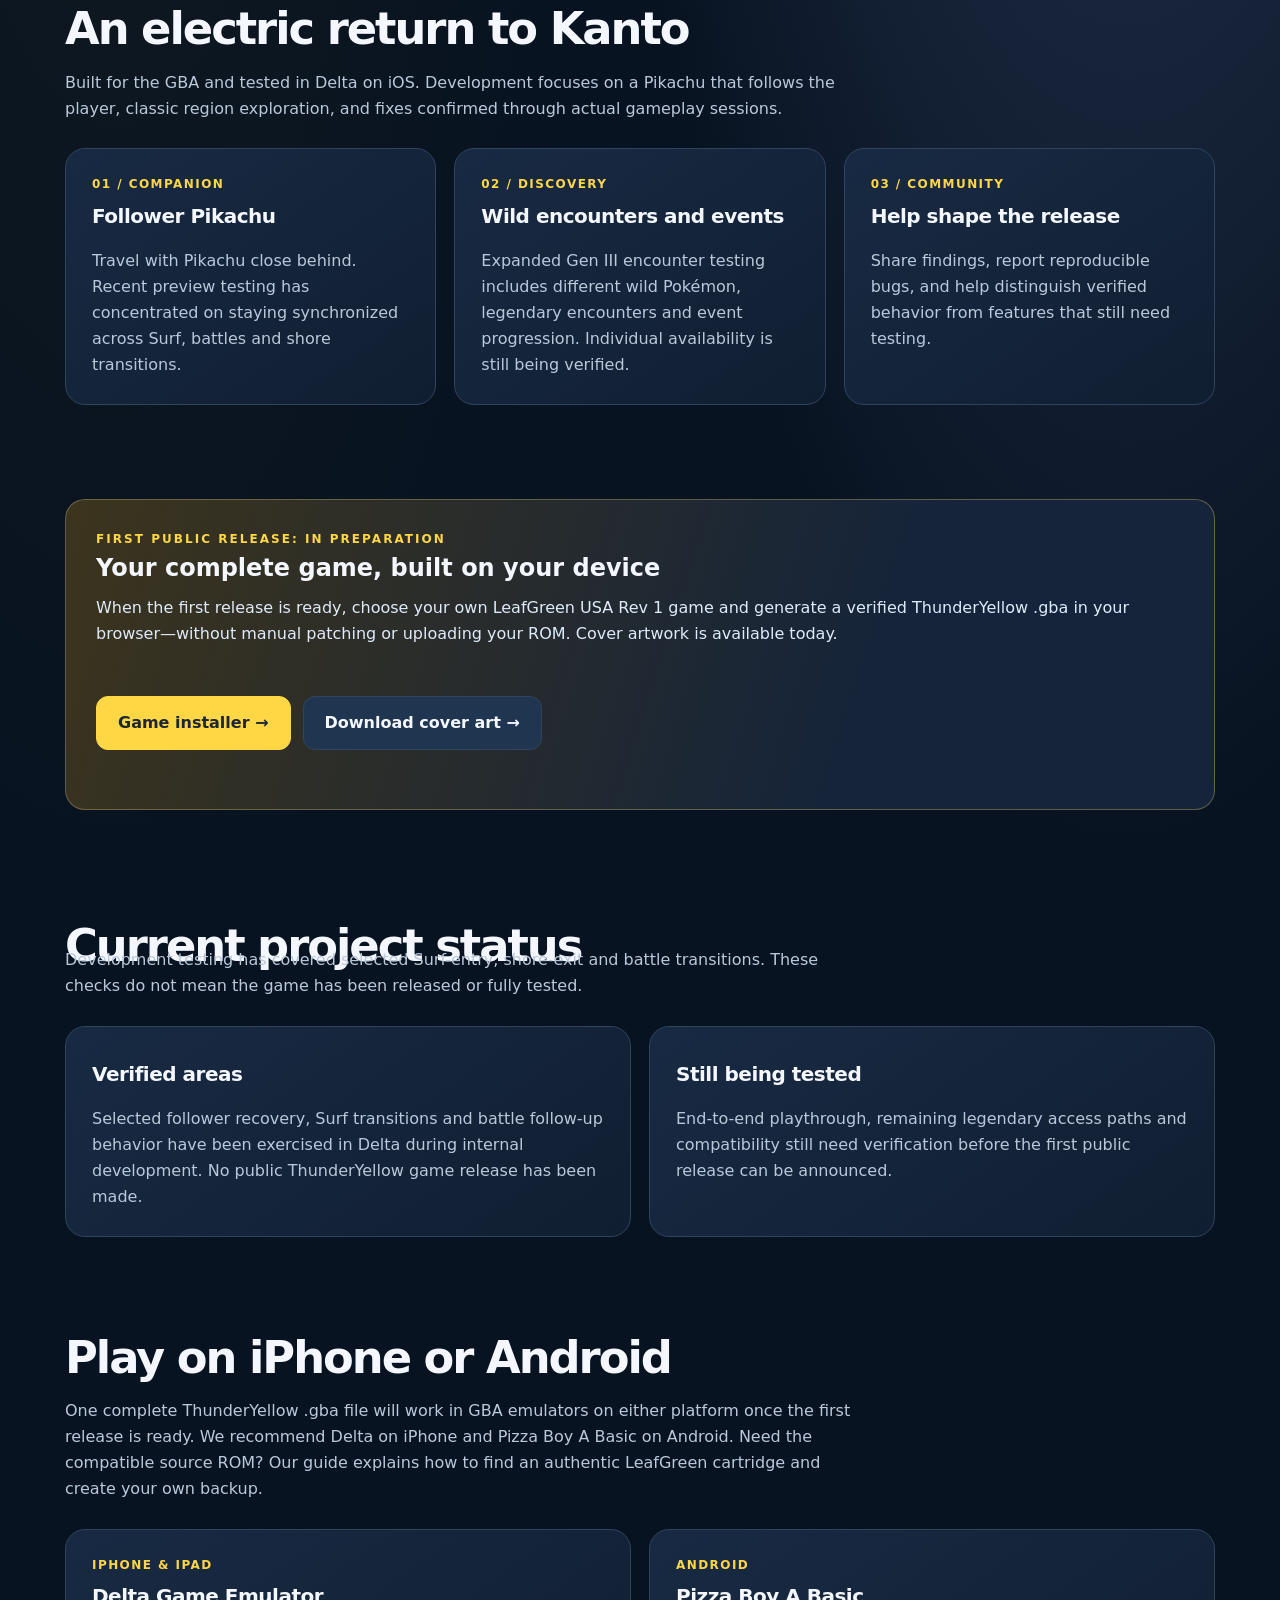
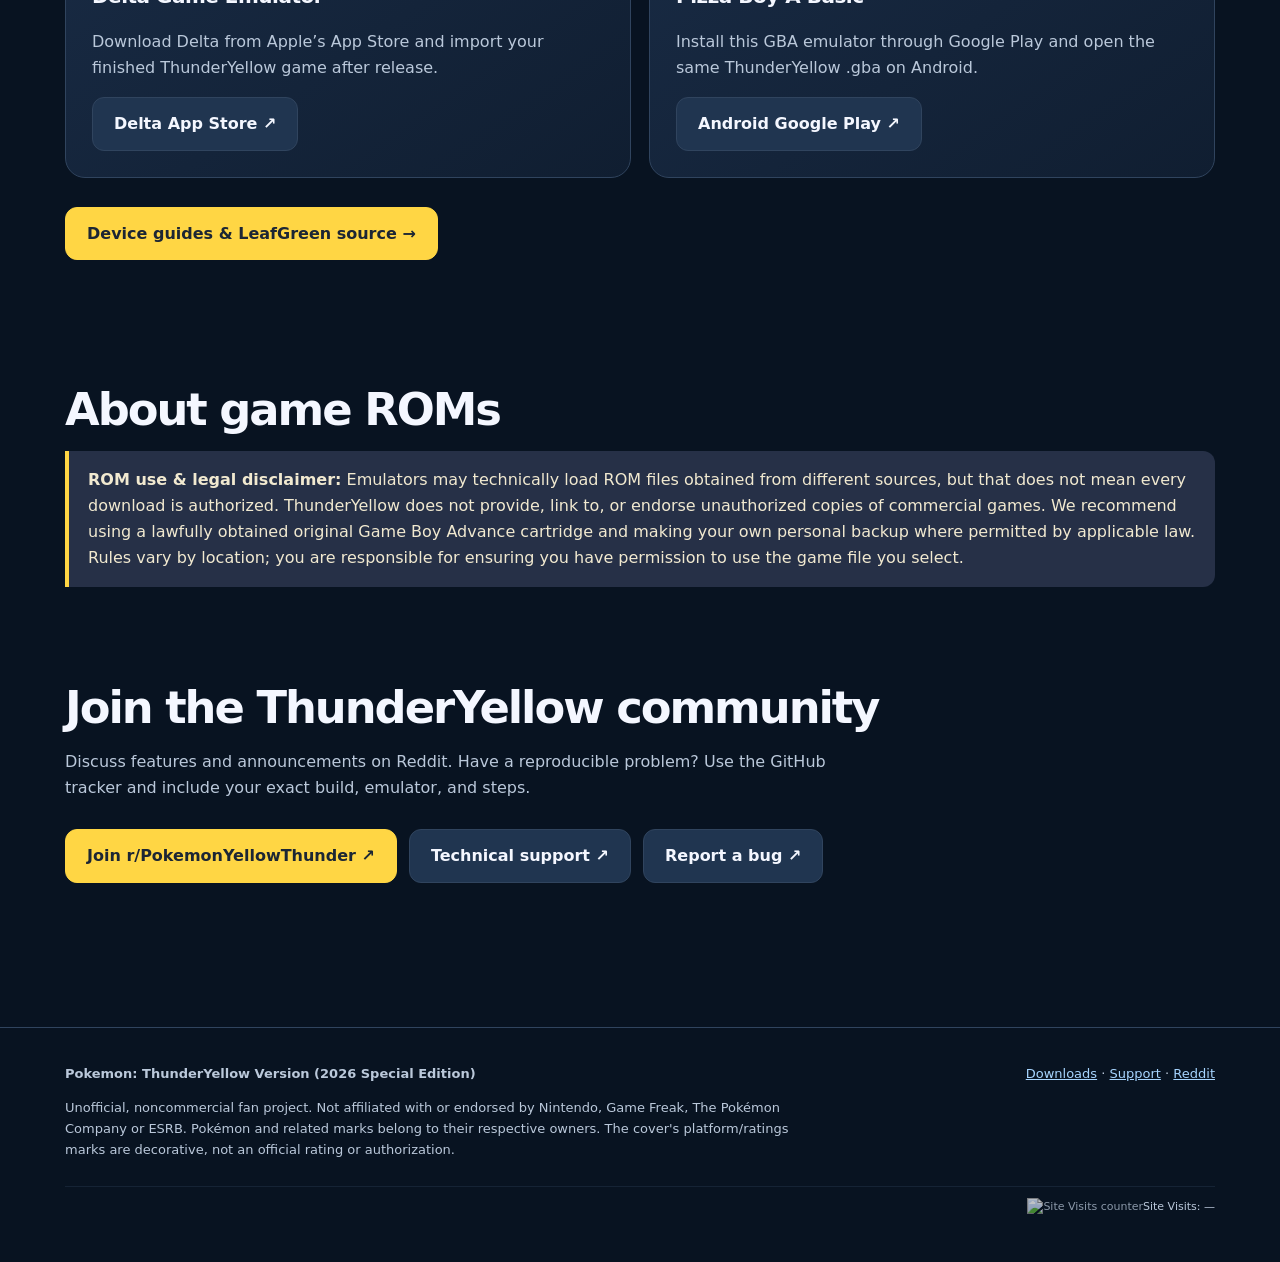
==== commit 13993fbc: "Announce Beta 1 test program on game homepage" ====
--- a/game/index.html
+++ b/game/index.html
@@ -9,16 +9,15 @@
 <link rel="canonical" href="https://ramsfan-dev.github.io/ThunderYellow-SVS-Lab/game/"><link rel="icon" href="../icon.svg" type="image/svg+xml"><link rel="stylesheet" href="site.css?v=4">
 </head><body>
 <a class="skip" href="#main">Skip to content</a>
-<header class="site-header"><nav class="container nav" aria-label="Main navigation"><a class="logo" href="./">POKEMON: <span>THUNDERYELLOW</span><br><span class="small">2026 SPECIAL EDITION</span></a><div class="links"><a aria-current="page" href="./">Game</a><a href="downloads/">Release status</a><a href="beta/">Beta testing</a><a href="install/">Game installer</a><a href="play/">iPhone &amp; Android</a><a href="artwork/">Cover art</a><a href="../support/">Support</a><a href="https://www.reddit.com/r/PokemonYellowThunder/">Reddit</a><a href="../">SVS Lab ↗</a></div></nav></header>
+<header class="site-header"><nav class="container nav" aria-label="Main navigation"><a class="logo" href="./">POKEMON: <span>THUNDERYELLOW</span><br><span class="small">2026 SPECIAL EDITION</span></a><div class="links"><a aria-current="page" href="./">Game</a><a href="beta/">Beta 1</a><a href="downloads/">Release status</a><a href="install/">Game installer</a><a href="play/">iPhone &amp; Android</a><a href="artwork/">Cover art</a><a href="../support/">Support</a><a href="https://www.reddit.com/r/PokemonYellowThunder/">Reddit</a><a href="../">SVS Lab ↗</a></div></nav></header>
 
 <main class="container" id="main">
-<section class="hero" aria-labelledby="welcome"><div><div class="eyebrow">Fan project · Game Boy Advance · Kanto adventure</div><h1 id="welcome">Pokemon:<br><em>ThunderYellow</em><br>Version</h1><p class="lead"><strong>2026 Special Edition.</strong> A fan-made companion to the FireRed and LeafGreen era, featuring your Pikachu follower and a growing collection of tested improvements and encounter events.</p><span class="pill">Beta 1 · Release patch being verified</span><div class="actions"><a class="btn btn-yellow" href="beta/">Beta tester information →</a><a class="btn btn-dark" href="install/">Prepare your game →</a><a class="btn btn-dark" href="play/">iPhone &amp; Android guide →</a><a class="btn btn-dark" href="downloads/">Release status →</a><a class="btn btn-dark" href="artwork/">Download cover art →</a></div><p class="small"><strong>ThunderYellow has never had a public game release.</strong> Our first public release is being prepared and tested. When ready, the website will generate your complete .gba locally using your compatible, user-supplied LeafGreen Rev 1 game. No copyrighted Nintendo ROM is hosted here.</p></div>
+<section class="hero" aria-labelledby="welcome"><div><div class="eyebrow">Fan project · Game Boy Advance · Kanto adventure</div><h1 id="welcome">Pokemon:<br><em>ThunderYellow</em><br>Version</h1><p class="lead"><strong>2026 Special Edition.</strong> A fan-made companion to the FireRed and LeafGreen era, featuring your Pikachu follower and a growing collection of tested improvements and encounter events.</p><span class="pill">Beta 1 · Testing announced · Download pending</span><div class="actions"><a class="btn btn-yellow" href="install/">Prepare your game →</a><a class="btn btn-dark" href="play/">iPhone &amp; Android guide →</a><a class="btn btn-dark" href="downloads/">Release status →</a><a class="btn btn-dark" href="artwork/">Download cover art →</a></div><p class="small"><strong>ThunderYellow has never had a public game release.</strong> Our first public release is being prepared and tested. When ready, the website will generate your complete .gba locally using your compatible, user-supplied LeafGreen Rev 1 game. No copyrighted Nintendo ROM is hosted here.</p></div>
 <figure class="art-card"><img src="assets/ThunderYellow-2026-Original-Cover-Art.jpg" width="900" height="900" alt="Fan-made Game Boy Advance cover artwork for ThunderYellow Version, featuring Pikachu beneath a storm of yellow lightning." fetchpriority="high"><figcaption>Original ThunderYellow cover artwork supplied for this fan project. Unofficial artwork, not an official Nintendo or ESRB release.</figcaption></figure></section>
-<section class="section" aria-labelledby="about"><h2 id="about">An electric return to Kanto</h2><p class="section-intro">Built for the GBA and tested in Delta on iOS. Development focuses on a Pikachu that follows the player, classic region exploration, and fixes confirmed through actual gameplay sessions.</p><div class="grid"><article class="panel"><div class="step">01 / COMPANION</div><h3>Follower Pikachu</h3><p>Travel with Pikachu close behind. Recent preview testing has concentrated on staying synchronized across Surf, battles and shore transitions.</p></article><article class="panel"><div class="step">02 / DISCOVERY</div><h3>Wild encounters and events</h3><p>Expanded Gen III encounter testing includes different wild Pokémon, legendary encounters and event progression. Individual availability is still being verified.</p></article><article class="panel"><div class="step">03 / COMMUNITY</div><h3>Help shape the release</h3><p>Share findings, report reproducible bugs, and help distinguish verified behavior from features that still need testing.</p></article></div></section>
+<section class="section" aria-labelledby="beta-testing"><div class="highlight"><div><div class="eyebrow">First public beta testing program</div><h2 id="beta-testing">Beta 1 testing announced</h2><p>We are preparing the first public ThunderYellow test build. The download remains disabled until a verified patch against the supported original LeafGreen ROM is available. See the test plan, known issues and preparation guide.</p></div><div class="actions"><a class="btn btn-yellow" href="beta/">Beta 1 test information →</a><a class="btn btn-dark" href="downloads/">Download readiness →</a></div></div></section><section class="section" aria-labelledby="about"><h2 id="about">An electric return to Kanto</h2><p class="section-intro">Built for the GBA and tested in Delta on iOS. Development focuses on a Pikachu that follows the player, classic region exploration, and fixes confirmed through actual gameplay sessions.</p><div class="grid"><article class="panel"><div class="step">01 / COMPANION</div><h3>Follower Pikachu</h3><p>Travel with Pikachu close behind. Recent preview testing has concentrated on staying synchronized across Surf, battles and shore transitions.</p></article><article class="panel"><div class="step">02 / DISCOVERY</div><h3>Wild encounters and events</h3><p>Expanded Gen III encounter testing includes different wild Pokémon, legendary encounters and event progression. Individual availability is still being verified.</p></article><article class="panel"><div class="step">03 / COMMUNITY</div><h3>Help shape the release</h3><p>Share findings, report reproducible bugs, and help distinguish verified behavior from features that still need testing.</p></article></div></section>
 <section class="section" aria-labelledby="downloads"><div class="highlight"><div><div class="eyebrow">First public release: in preparation</div><h3 id="downloads">Your complete game, built on your device</h3><p>When the first release is ready, choose your own LeafGreen USA Rev 1 game and generate a verified ThunderYellow .gba in your browser—without manual patching or uploading your ROM. Cover artwork is available today.</p></div><div class="actions"><a class="btn btn-yellow" href="install/">Game installer →</a><a class="btn btn-dark" href="artwork/">Download cover art →</a></div></div></section>
 <section class="section" aria-labelledby="progress"><h2 id="progress">Current project status</h2><p class="section-intro">Development testing has covered selected Surf-entry, shore-exit and battle transitions. These checks do not mean the game has been released or fully tested.</p><div class="grid two"><article class="panel"><h3>Verified areas</h3><p>Selected follower recovery, Surf transitions and battle follow-up behavior have been exercised in Delta during internal development. No public ThunderYellow game release has been made.</p></article><article class="panel"><h3>Still being tested</h3><p>End-to-end playthrough, remaining legendary access paths and compatibility still need verification before the first public release can be announced.</p></article></div></section>
 <section class="section" aria-labelledby="platforms"><h2 id="platforms">Play on iPhone or Android</h2><p class="section-intro">One complete ThunderYellow .gba file will work in GBA emulators on either platform once the first release is ready. We recommend Delta on iPhone and Pizza Boy A Basic on Android. Need the compatible source ROM? Our guide explains how to find an authentic LeafGreen cartridge and create your own backup.</p><div class="grid two"><article class="panel"><div class="step">IPHONE &amp; IPAD</div><h3>Delta Game Emulator</h3><p>Download Delta from Apple’s App Store and import your finished ThunderYellow game after release.</p><a class="btn btn-dark" href="https://apps.apple.com/us/app/delta-game-emulator/id1048524688" target="_blank" rel="noopener noreferrer">Delta App Store ↗</a></article><article class="panel"><div class="step">ANDROID</div><h3>Pizza Boy A Basic</h3><p>Install this GBA emulator through Google Play and open the same ThunderYellow .gba on Android.</p><a class="btn btn-dark" href="https://play.google.com/store/apps/details?id=it.dbtecno.pizzaboygba" target="_blank" rel="noopener noreferrer">Android Google Play ↗</a></article></div><div class="actions"><a class="btn btn-yellow" href="play/">Device guides &amp; LeafGreen source →</a></div></section>
 <section class="section" aria-labelledby="rom-disclaimer"><h2 id="rom-disclaimer">About game ROMs</h2><div class="notice" role="note" aria-label="ROM use and legal disclaimer"><strong>ROM use &amp; legal disclaimer:</strong> Emulators may technically load ROM files obtained from different sources, but that does not mean every download is authorized. ThunderYellow does not provide, link to, or endorse unauthorized copies of commercial games. We recommend using a lawfully obtained original Game Boy Advance cartridge and making your own personal backup where permitted by applicable law. Rules vary by location; you are responsible for ensuring you have permission to use the game file you select.</div></section>
-<section class="section" aria-labelledby="beta-testing"><div class="highlight"><div><div class="eyebrow">Beta 1 · Tester preparation</div><h3 id="beta-testing">Help test ThunderYellow</h3><p>We are preparing the first downloadable beta patch. Review the test checklist, reporting instructions and compatibility requirements. The download remains disabled until the game can be created and verified from the correct LeafGreen original.</p></div><div class="actions"><a class="btn btn-yellow" href="beta/">Beta testing details →</a><a class="btn btn-dark" href="install/">Verify your LeafGreen game →</a></div></div></section>
 <section class="section" aria-labelledby="community"><h2 id="community">Join the ThunderYellow community</h2><p class="section-intro">Discuss features and announcements on Reddit. Have a reproducible problem? Use the GitHub tracker and include your exact build, emulator, and steps.</p><div class="actions"><a class="btn btn-yellow" href="https://www.reddit.com/r/PokemonYellowThunder/">Join r/PokemonYellowThunder ↗</a><a class="btn btn-dark" href="../support/">Technical support ↗</a><a class="btn btn-dark" href="https://github.com/RamsFan-Dev/ThunderYellow-SVS-Lab/issues/new?template=bug-report.yml">Report a bug ↗</a></div></section>
 </main><footer class="footer"><div class="container footer-flex"><div><strong>Pokemon: ThunderYellow Version (2026 Special Edition)</strong><p>Unofficial, noncommercial fan project. Not affiliated with or endorsed by Nintendo, Game Freak, The Pokémon Company or ESRB. Pokémon and related marks belong to their respective owners. The cover's platform/ratings marks are decorative, not an official rating or authorization.</p></div><div><a href="downloads/">Downloads</a> · <a href="../support/">Support</a> · <a href="https://www.reddit.com/r/PokemonYellowThunder/">Reddit</a></div></div><div class="container site-visits-small" aria-label="ThunderYellow Site Visits"><img src="https://hitscounter.dev/api/hit?url=https%3A%2F%2Framsfan-dev.github.io%2FThunderYellow-SVS-Lab%2Fgame%2F&amp;label=Site%20Visits&amp;color=%238da9c9&amp;style=flat&amp;tz=America%2FLos_Angeles" height="18" alt="Site Visits counter" title="Running website visit tally" loading="eager" decoding="async" referrerpolicy="no-referrer" onerror="this.hidden=true;this.nextElementSibling.hidden=false"><span hidden>Site Visits: —</span></div></footer></body></html>
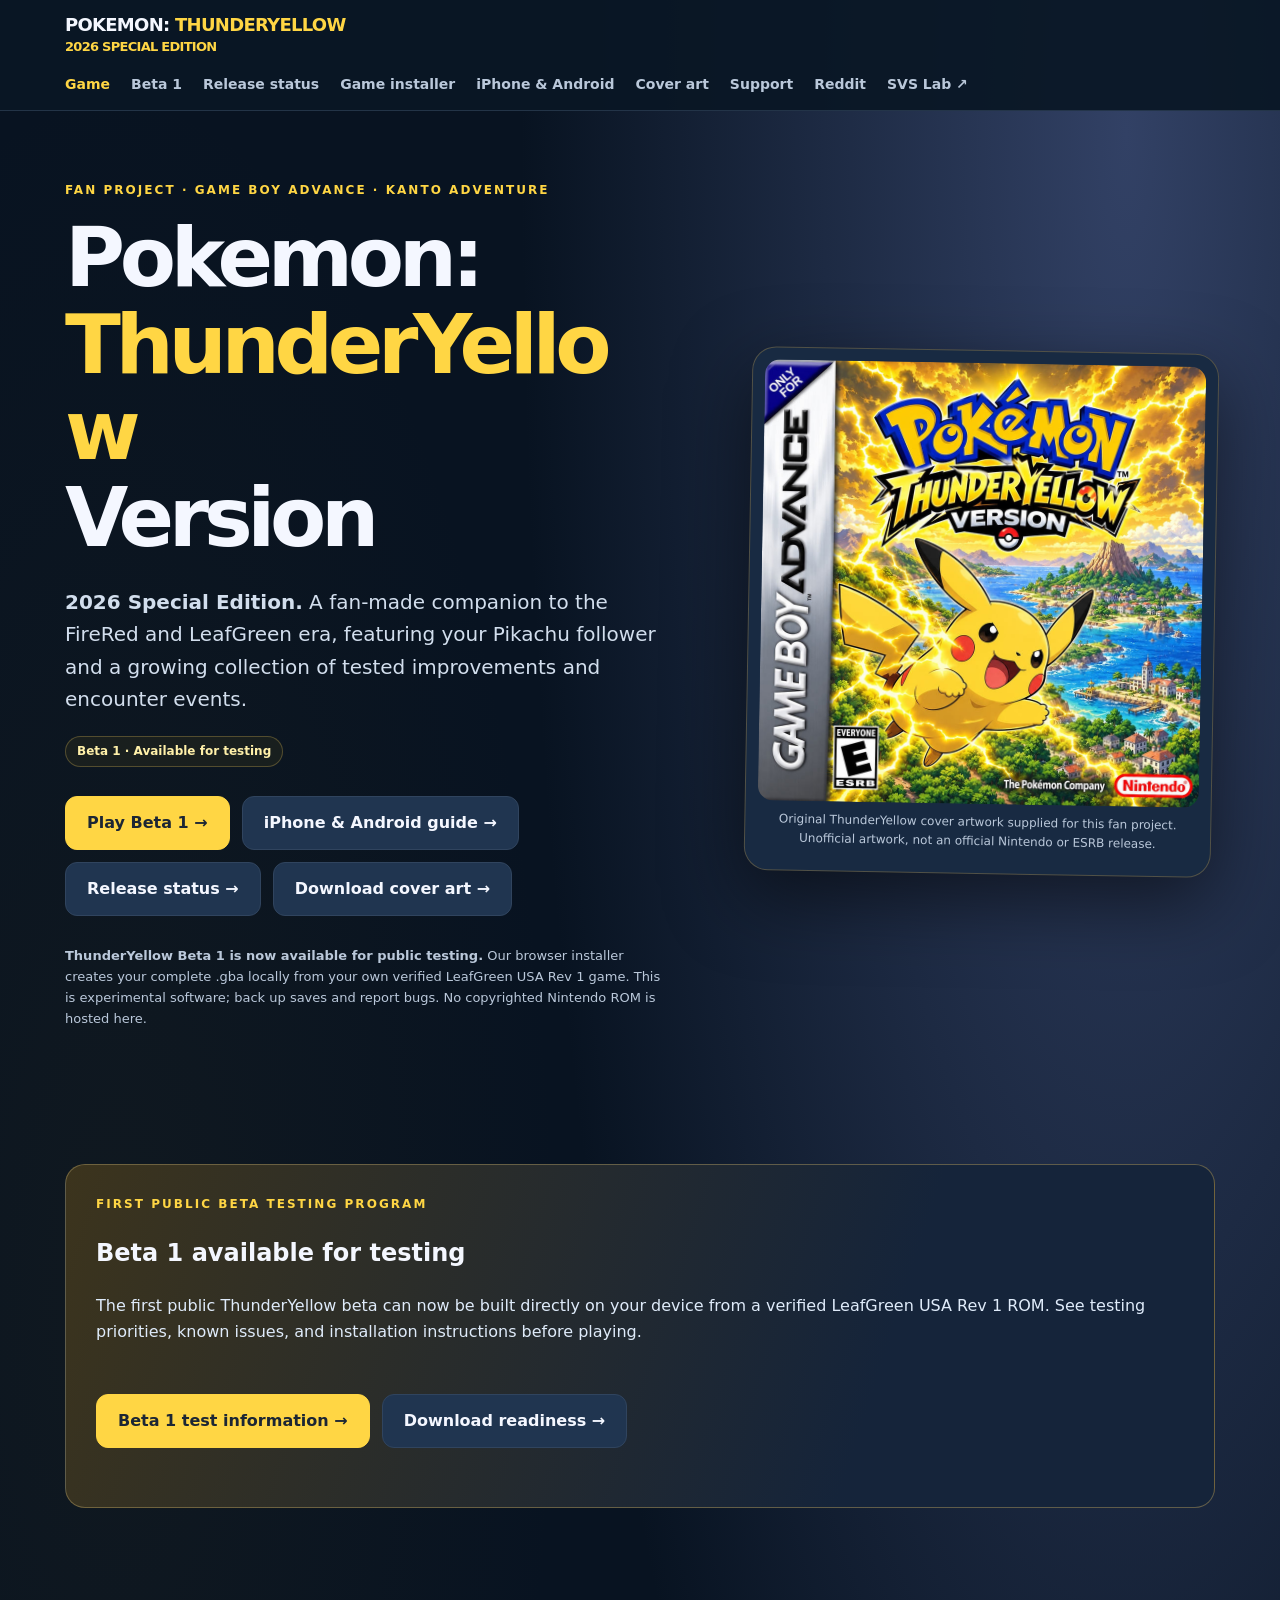
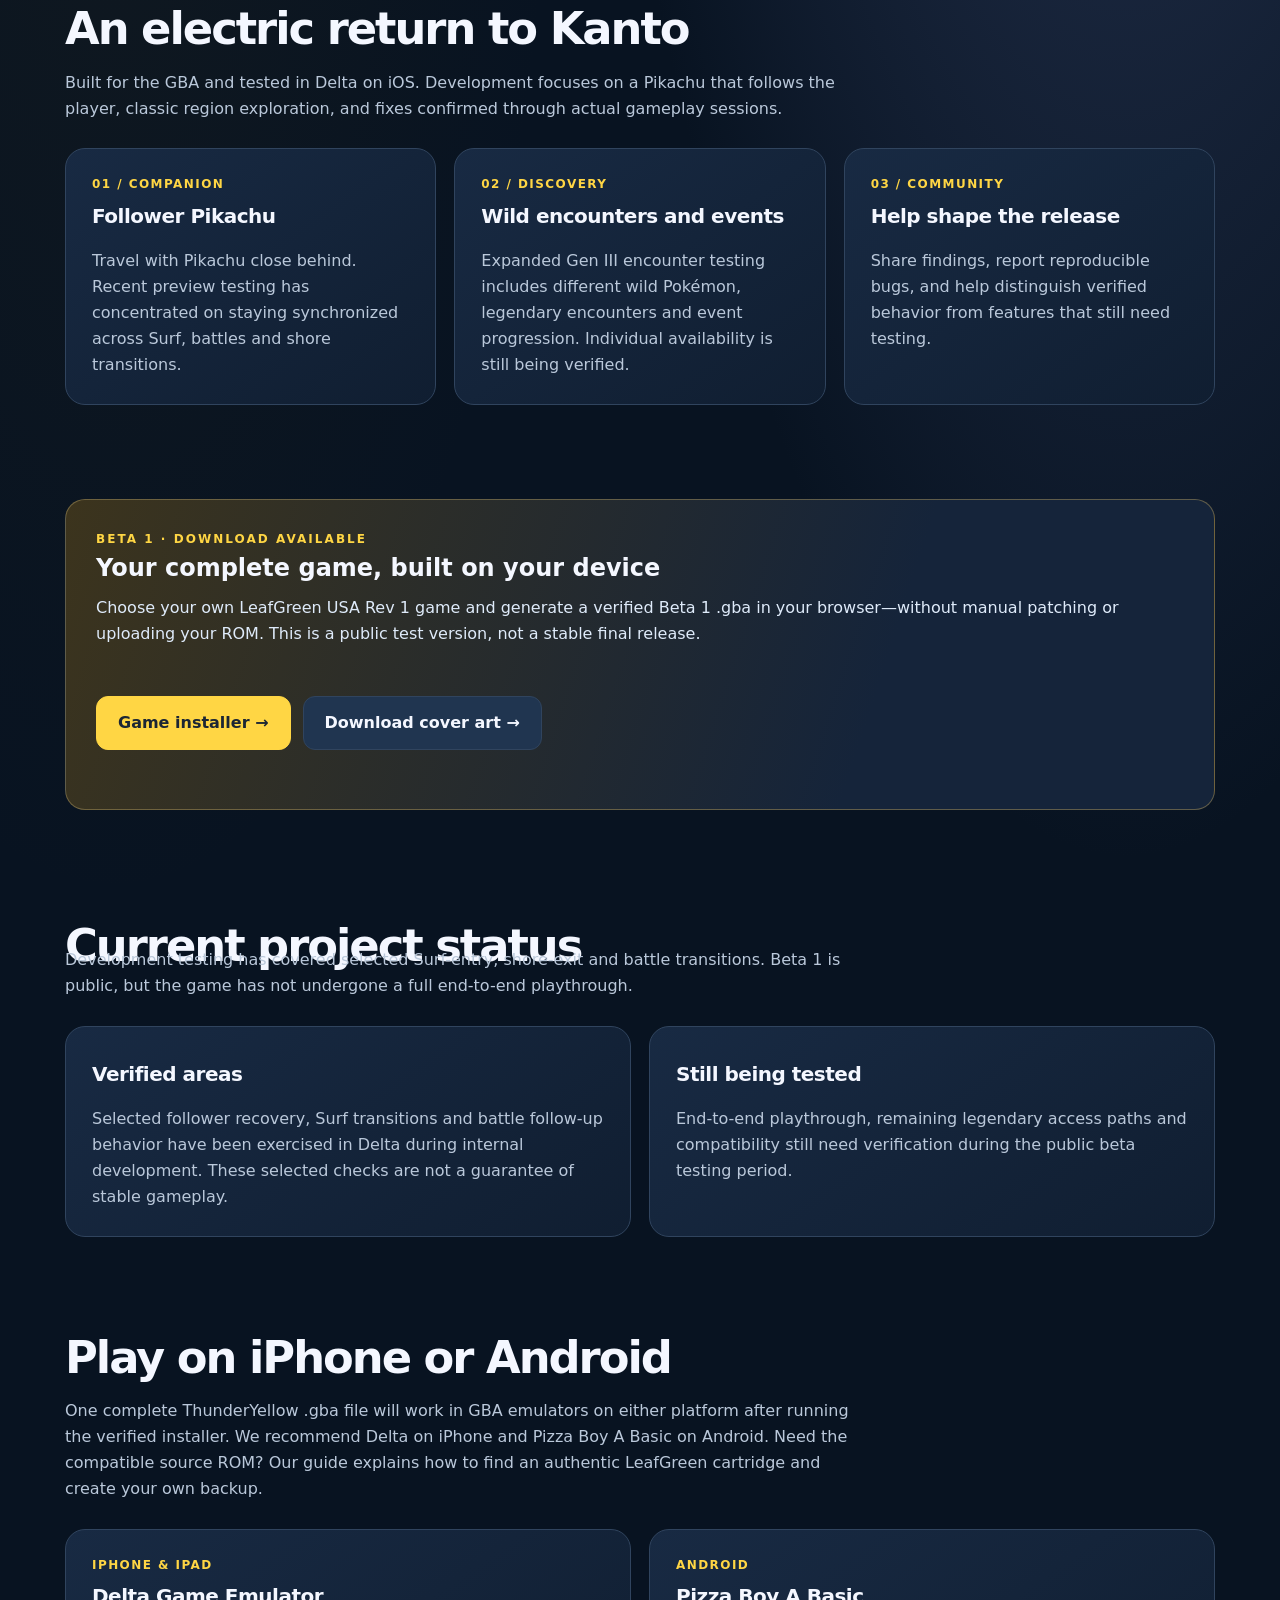
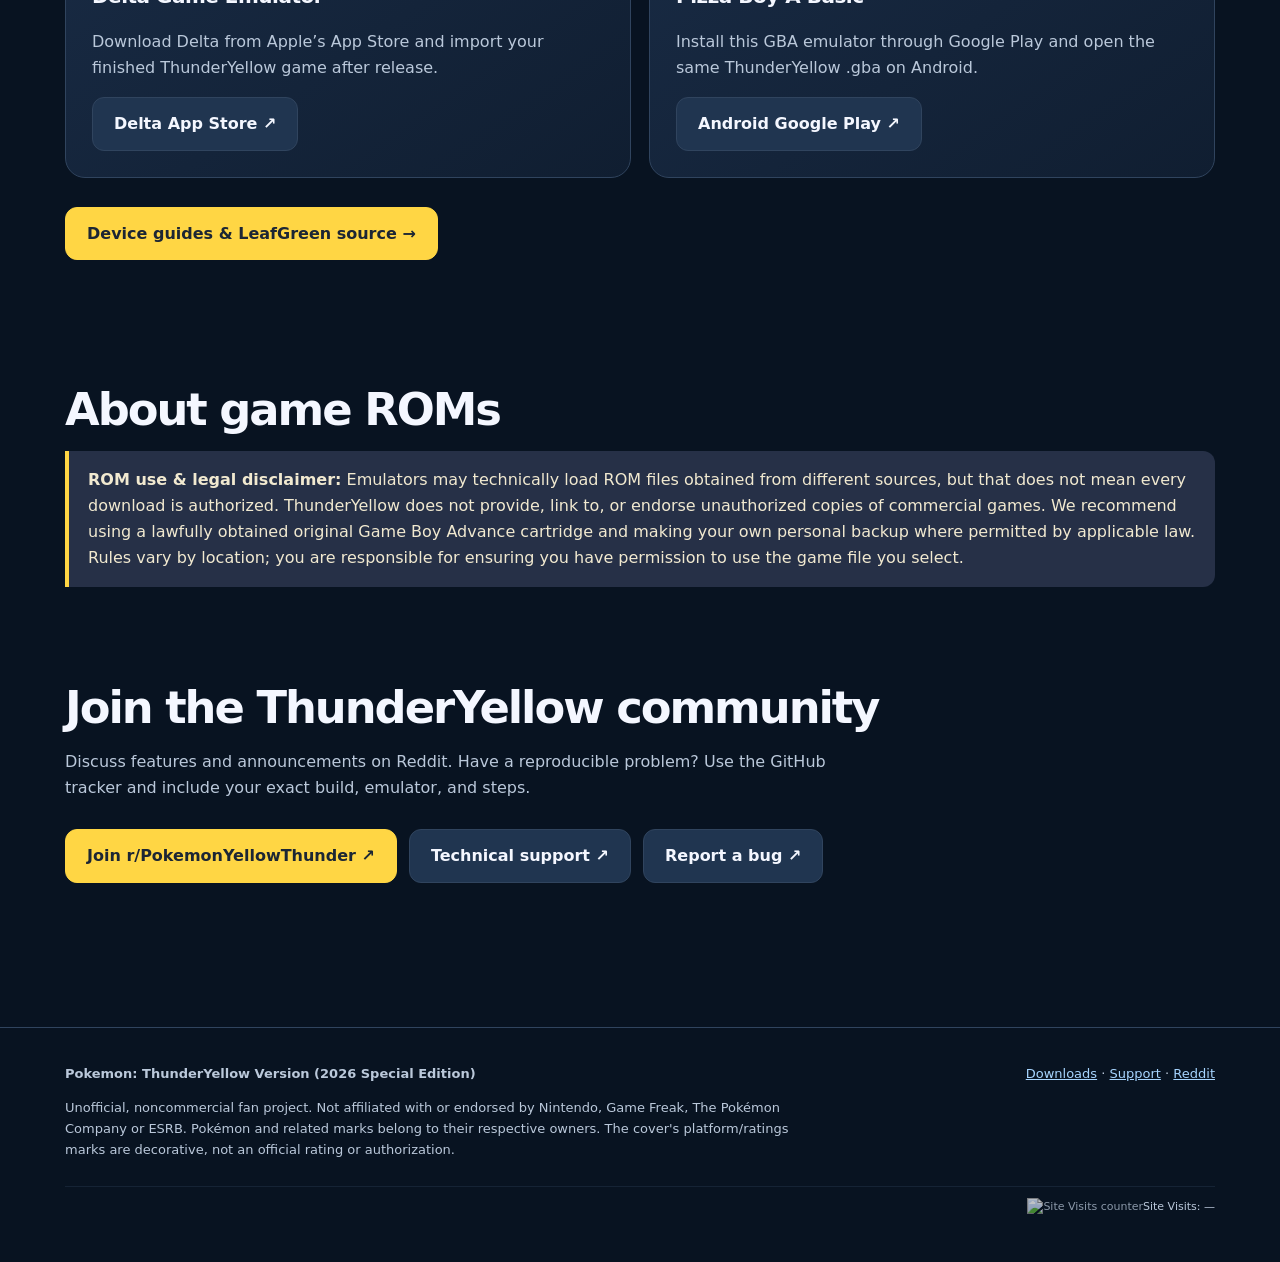
==== commit 5ecf2103: "Update game homepage for available Beta 1" ====
--- a/game/index.html
+++ b/game/index.html
@@ -4,7 +4,7 @@
 <meta charset="utf-8"><meta name="viewport" content="width=device-width,initial-scale=1">
 <meta name="theme-color" content="#081321">
 <title>Pokemon: ThunderYellow Version (2026 Special Edition) — Official Project Website</title>
-<meta name="description" content="Unofficial Pokemon: ThunderYellow Version (2026 Special Edition) project home. Explore development progress, the upcoming first public release, original cover art, and community support.">
+<meta name="description" content="Unofficial Pokemon: ThunderYellow Version (2026 Special Edition) project home. Explore development progress, the public Beta 1 test build, original cover art, and community support.">
 <meta property="og:type" content="website"><meta property="og:title" content="Pokemon: ThunderYellow Version (2026 Special Edition)"><meta property="og:description" content="The ThunderYellow fan-game project, download hub, community and technical support."><meta property="og:image" content="https://ramsfan-dev.github.io/ThunderYellow-SVS-Lab/game/assets/ThunderYellow-2026-Original-Cover-Art.jpg"><meta property="og:url" content="https://ramsfan-dev.github.io/ThunderYellow-SVS-Lab/game/">
 <link rel="canonical" href="https://ramsfan-dev.github.io/ThunderYellow-SVS-Lab/game/"><link rel="icon" href="../icon.svg" type="image/svg+xml"><link rel="stylesheet" href="site.css?v=4">
 </head><body>
@@ -12,12 +12,12 @@
 <header class="site-header"><nav class="container nav" aria-label="Main navigation"><a class="logo" href="./">POKEMON: <span>THUNDERYELLOW</span><br><span class="small">2026 SPECIAL EDITION</span></a><div class="links"><a aria-current="page" href="./">Game</a><a href="beta/">Beta 1</a><a href="downloads/">Release status</a><a href="install/">Game installer</a><a href="play/">iPhone &amp; Android</a><a href="artwork/">Cover art</a><a href="../support/">Support</a><a href="https://www.reddit.com/r/PokemonYellowThunder/">Reddit</a><a href="../">SVS Lab ↗</a></div></nav></header>
 
 <main class="container" id="main">
-<section class="hero" aria-labelledby="welcome"><div><div class="eyebrow">Fan project · Game Boy Advance · Kanto adventure</div><h1 id="welcome">Pokemon:<br><em>ThunderYellow</em><br>Version</h1><p class="lead"><strong>2026 Special Edition.</strong> A fan-made companion to the FireRed and LeafGreen era, featuring your Pikachu follower and a growing collection of tested improvements and encounter events.</p><span class="pill">Beta 1 · Testing announced · Download pending</span><div class="actions"><a class="btn btn-yellow" href="install/">Prepare your game →</a><a class="btn btn-dark" href="play/">iPhone &amp; Android guide →</a><a class="btn btn-dark" href="downloads/">Release status →</a><a class="btn btn-dark" href="artwork/">Download cover art →</a></div><p class="small"><strong>ThunderYellow has never had a public game release.</strong> Our first public release is being prepared and tested. When ready, the website will generate your complete .gba locally using your compatible, user-supplied LeafGreen Rev 1 game. No copyrighted Nintendo ROM is hosted here.</p></div>
+<section class="hero" aria-labelledby="welcome"><div><div class="eyebrow">Fan project · Game Boy Advance · Kanto adventure</div><h1 id="welcome">Pokemon:<br><em>ThunderYellow</em><br>Version</h1><p class="lead"><strong>2026 Special Edition.</strong> A fan-made companion to the FireRed and LeafGreen era, featuring your Pikachu follower and a growing collection of tested improvements and encounter events.</p><span class="pill">Beta 1 · Available for testing</span><div class="actions"><a class="btn btn-yellow" href="install/">Play Beta 1 →</a><a class="btn btn-dark" href="play/">iPhone &amp; Android guide →</a><a class="btn btn-dark" href="downloads/">Release status →</a><a class="btn btn-dark" href="artwork/">Download cover art →</a></div><p class="small"><strong>ThunderYellow Beta 1 is now available for public testing.</strong> Our browser installer creates your complete .gba locally from your own verified LeafGreen USA Rev 1 game. This is experimental software; back up saves and report bugs. No copyrighted Nintendo ROM is hosted here.</p></div>
 <figure class="art-card"><img src="assets/ThunderYellow-2026-Original-Cover-Art.jpg" width="900" height="900" alt="Fan-made Game Boy Advance cover artwork for ThunderYellow Version, featuring Pikachu beneath a storm of yellow lightning." fetchpriority="high"><figcaption>Original ThunderYellow cover artwork supplied for this fan project. Unofficial artwork, not an official Nintendo or ESRB release.</figcaption></figure></section>
-<section class="section" aria-labelledby="beta-testing"><div class="highlight"><div><div class="eyebrow">First public beta testing program</div><h2 id="beta-testing">Beta 1 testing announced</h2><p>We are preparing the first public ThunderYellow test build. The download remains disabled until a verified patch against the supported original LeafGreen ROM is available. See the test plan, known issues and preparation guide.</p></div><div class="actions"><a class="btn btn-yellow" href="beta/">Beta 1 test information →</a><a class="btn btn-dark" href="downloads/">Download readiness →</a></div></div></section><section class="section" aria-labelledby="about"><h2 id="about">An electric return to Kanto</h2><p class="section-intro">Built for the GBA and tested in Delta on iOS. Development focuses on a Pikachu that follows the player, classic region exploration, and fixes confirmed through actual gameplay sessions.</p><div class="grid"><article class="panel"><div class="step">01 / COMPANION</div><h3>Follower Pikachu</h3><p>Travel with Pikachu close behind. Recent preview testing has concentrated on staying synchronized across Surf, battles and shore transitions.</p></article><article class="panel"><div class="step">02 / DISCOVERY</div><h3>Wild encounters and events</h3><p>Expanded Gen III encounter testing includes different wild Pokémon, legendary encounters and event progression. Individual availability is still being verified.</p></article><article class="panel"><div class="step">03 / COMMUNITY</div><h3>Help shape the release</h3><p>Share findings, report reproducible bugs, and help distinguish verified behavior from features that still need testing.</p></article></div></section>
-<section class="section" aria-labelledby="downloads"><div class="highlight"><div><div class="eyebrow">First public release: in preparation</div><h3 id="downloads">Your complete game, built on your device</h3><p>When the first release is ready, choose your own LeafGreen USA Rev 1 game and generate a verified ThunderYellow .gba in your browser—without manual patching or uploading your ROM. Cover artwork is available today.</p></div><div class="actions"><a class="btn btn-yellow" href="install/">Game installer →</a><a class="btn btn-dark" href="artwork/">Download cover art →</a></div></div></section>
-<section class="section" aria-labelledby="progress"><h2 id="progress">Current project status</h2><p class="section-intro">Development testing has covered selected Surf-entry, shore-exit and battle transitions. These checks do not mean the game has been released or fully tested.</p><div class="grid two"><article class="panel"><h3>Verified areas</h3><p>Selected follower recovery, Surf transitions and battle follow-up behavior have been exercised in Delta during internal development. No public ThunderYellow game release has been made.</p></article><article class="panel"><h3>Still being tested</h3><p>End-to-end playthrough, remaining legendary access paths and compatibility still need verification before the first public release can be announced.</p></article></div></section>
-<section class="section" aria-labelledby="platforms"><h2 id="platforms">Play on iPhone or Android</h2><p class="section-intro">One complete ThunderYellow .gba file will work in GBA emulators on either platform once the first release is ready. We recommend Delta on iPhone and Pizza Boy A Basic on Android. Need the compatible source ROM? Our guide explains how to find an authentic LeafGreen cartridge and create your own backup.</p><div class="grid two"><article class="panel"><div class="step">IPHONE &amp; IPAD</div><h3>Delta Game Emulator</h3><p>Download Delta from Apple’s App Store and import your finished ThunderYellow game after release.</p><a class="btn btn-dark" href="https://apps.apple.com/us/app/delta-game-emulator/id1048524688" target="_blank" rel="noopener noreferrer">Delta App Store ↗</a></article><article class="panel"><div class="step">ANDROID</div><h3>Pizza Boy A Basic</h3><p>Install this GBA emulator through Google Play and open the same ThunderYellow .gba on Android.</p><a class="btn btn-dark" href="https://play.google.com/store/apps/details?id=it.dbtecno.pizzaboygba" target="_blank" rel="noopener noreferrer">Android Google Play ↗</a></article></div><div class="actions"><a class="btn btn-yellow" href="play/">Device guides &amp; LeafGreen source →</a></div></section>
+<section class="section" aria-labelledby="beta-testing"><div class="highlight"><div><div class="eyebrow">First public beta testing program</div><h2 id="beta-testing">Beta 1 available for testing</h2><p>The first public ThunderYellow beta can now be built directly on your device from a verified LeafGreen USA Rev 1 ROM. See testing priorities, known issues, and installation instructions before playing.</p></div><div class="actions"><a class="btn btn-yellow" href="beta/">Beta 1 test information →</a><a class="btn btn-dark" href="downloads/">Download readiness →</a></div></div></section><section class="section" aria-labelledby="about"><h2 id="about">An electric return to Kanto</h2><p class="section-intro">Built for the GBA and tested in Delta on iOS. Development focuses on a Pikachu that follows the player, classic region exploration, and fixes confirmed through actual gameplay sessions.</p><div class="grid"><article class="panel"><div class="step">01 / COMPANION</div><h3>Follower Pikachu</h3><p>Travel with Pikachu close behind. Recent preview testing has concentrated on staying synchronized across Surf, battles and shore transitions.</p></article><article class="panel"><div class="step">02 / DISCOVERY</div><h3>Wild encounters and events</h3><p>Expanded Gen III encounter testing includes different wild Pokémon, legendary encounters and event progression. Individual availability is still being verified.</p></article><article class="panel"><div class="step">03 / COMMUNITY</div><h3>Help shape the release</h3><p>Share findings, report reproducible bugs, and help distinguish verified behavior from features that still need testing.</p></article></div></section>
+<section class="section" aria-labelledby="downloads"><div class="highlight"><div><div class="eyebrow">Beta 1 · Download available</div><h3 id="downloads">Your complete game, built on your device</h3><p>Choose your own LeafGreen USA Rev 1 game and generate a verified Beta 1 .gba in your browser—without manual patching or uploading your ROM. This is a public test version, not a stable final release.</p></div><div class="actions"><a class="btn btn-yellow" href="install/">Game installer →</a><a class="btn btn-dark" href="artwork/">Download cover art →</a></div></div></section>
+<section class="section" aria-labelledby="progress"><h2 id="progress">Current project status</h2><p class="section-intro">Development testing has covered selected Surf-entry, shore-exit and battle transitions. Beta 1 is public, but the game has not undergone a full end-to-end playthrough.</p><div class="grid two"><article class="panel"><h3>Verified areas</h3><p>Selected follower recovery, Surf transitions and battle follow-up behavior have been exercised in Delta during internal development. These selected checks are not a guarantee of stable gameplay.</p></article><article class="panel"><h3>Still being tested</h3><p>End-to-end playthrough, remaining legendary access paths and compatibility still need verification during the public beta testing period.</p></article></div></section>
+<section class="section" aria-labelledby="platforms"><h2 id="platforms">Play on iPhone or Android</h2><p class="section-intro">One complete ThunderYellow .gba file will work in GBA emulators on either platform after running the verified installer. We recommend Delta on iPhone and Pizza Boy A Basic on Android. Need the compatible source ROM? Our guide explains how to find an authentic LeafGreen cartridge and create your own backup.</p><div class="grid two"><article class="panel"><div class="step">IPHONE &amp; IPAD</div><h3>Delta Game Emulator</h3><p>Download Delta from Apple’s App Store and import your finished ThunderYellow game after release.</p><a class="btn btn-dark" href="https://apps.apple.com/us/app/delta-game-emulator/id1048524688" target="_blank" rel="noopener noreferrer">Delta App Store ↗</a></article><article class="panel"><div class="step">ANDROID</div><h3>Pizza Boy A Basic</h3><p>Install this GBA emulator through Google Play and open the same ThunderYellow .gba on Android.</p><a class="btn btn-dark" href="https://play.google.com/store/apps/details?id=it.dbtecno.pizzaboygba" target="_blank" rel="noopener noreferrer">Android Google Play ↗</a></article></div><div class="actions"><a class="btn btn-yellow" href="play/">Device guides &amp; LeafGreen source →</a></div></section>
 <section class="section" aria-labelledby="rom-disclaimer"><h2 id="rom-disclaimer">About game ROMs</h2><div class="notice" role="note" aria-label="ROM use and legal disclaimer"><strong>ROM use &amp; legal disclaimer:</strong> Emulators may technically load ROM files obtained from different sources, but that does not mean every download is authorized. ThunderYellow does not provide, link to, or endorse unauthorized copies of commercial games. We recommend using a lawfully obtained original Game Boy Advance cartridge and making your own personal backup where permitted by applicable law. Rules vary by location; you are responsible for ensuring you have permission to use the game file you select.</div></section>
 <section class="section" aria-labelledby="community"><h2 id="community">Join the ThunderYellow community</h2><p class="section-intro">Discuss features and announcements on Reddit. Have a reproducible problem? Use the GitHub tracker and include your exact build, emulator, and steps.</p><div class="actions"><a class="btn btn-yellow" href="https://www.reddit.com/r/PokemonYellowThunder/">Join r/PokemonYellowThunder ↗</a><a class="btn btn-dark" href="../support/">Technical support ↗</a><a class="btn btn-dark" href="https://github.com/RamsFan-Dev/ThunderYellow-SVS-Lab/issues/new?template=bug-report.yml">Report a bug ↗</a></div></section>
 </main><footer class="footer"><div class="container footer-flex"><div><strong>Pokemon: ThunderYellow Version (2026 Special Edition)</strong><p>Unofficial, noncommercial fan project. Not affiliated with or endorsed by Nintendo, Game Freak, The Pokémon Company or ESRB. Pokémon and related marks belong to their respective owners. The cover's platform/ratings marks are decorative, not an official rating or authorization.</p></div><div><a href="downloads/">Downloads</a> · <a href="../support/">Support</a> · <a href="https://www.reddit.com/r/PokemonYellowThunder/">Reddit</a></div></div><div class="container site-visits-small" aria-label="ThunderYellow Site Visits"><img src="https://hitscounter.dev/api/hit?url=https%3A%2F%2Framsfan-dev.github.io%2FThunderYellow-SVS-Lab%2Fgame%2F&amp;label=Site%20Visits&amp;color=%238da9c9&amp;style=flat&amp;tz=America%2FLos_Angeles" height="18" alt="Site Visits counter" title="Running website visit tally" loading="eager" decoding="async" referrerpolicy="no-referrer" onerror="this.hidden=true;this.nextElementSibling.hidden=false"><span hidden>Site Visits: —</span></div></footer></body></html>
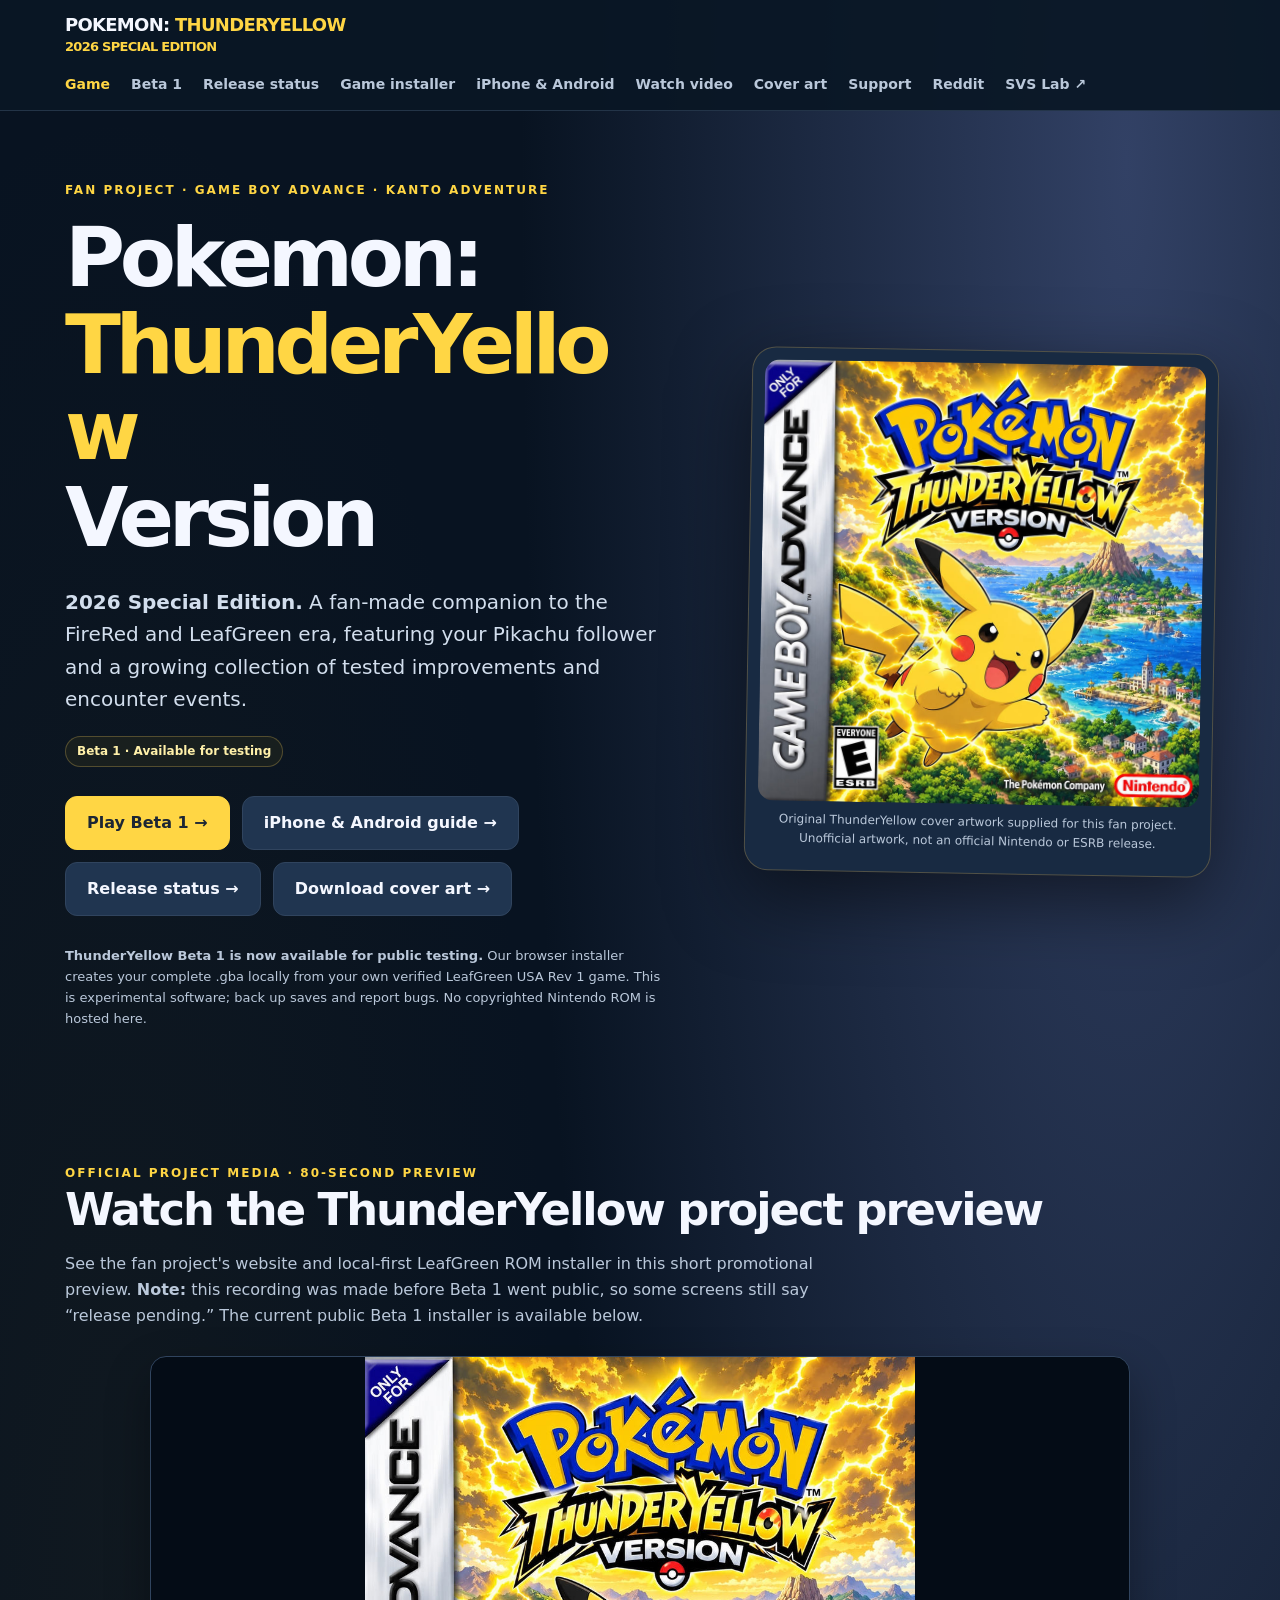
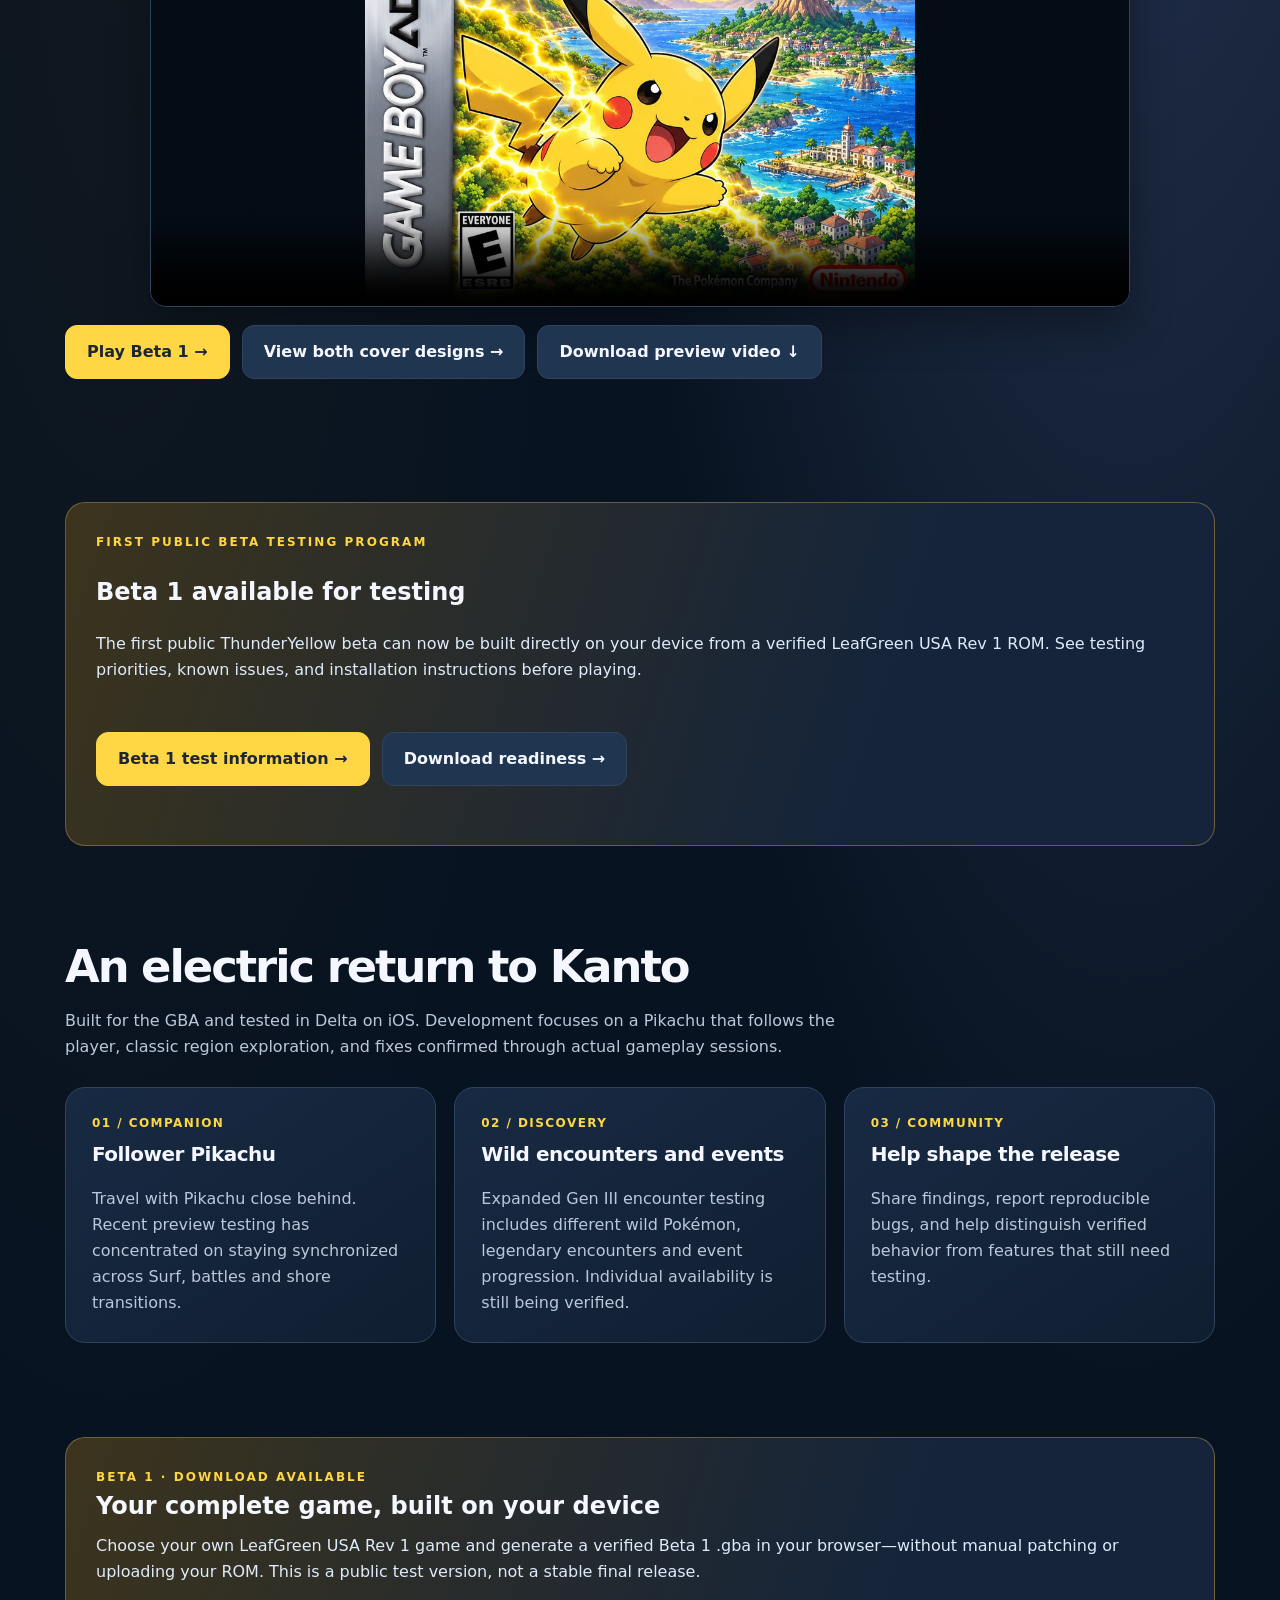
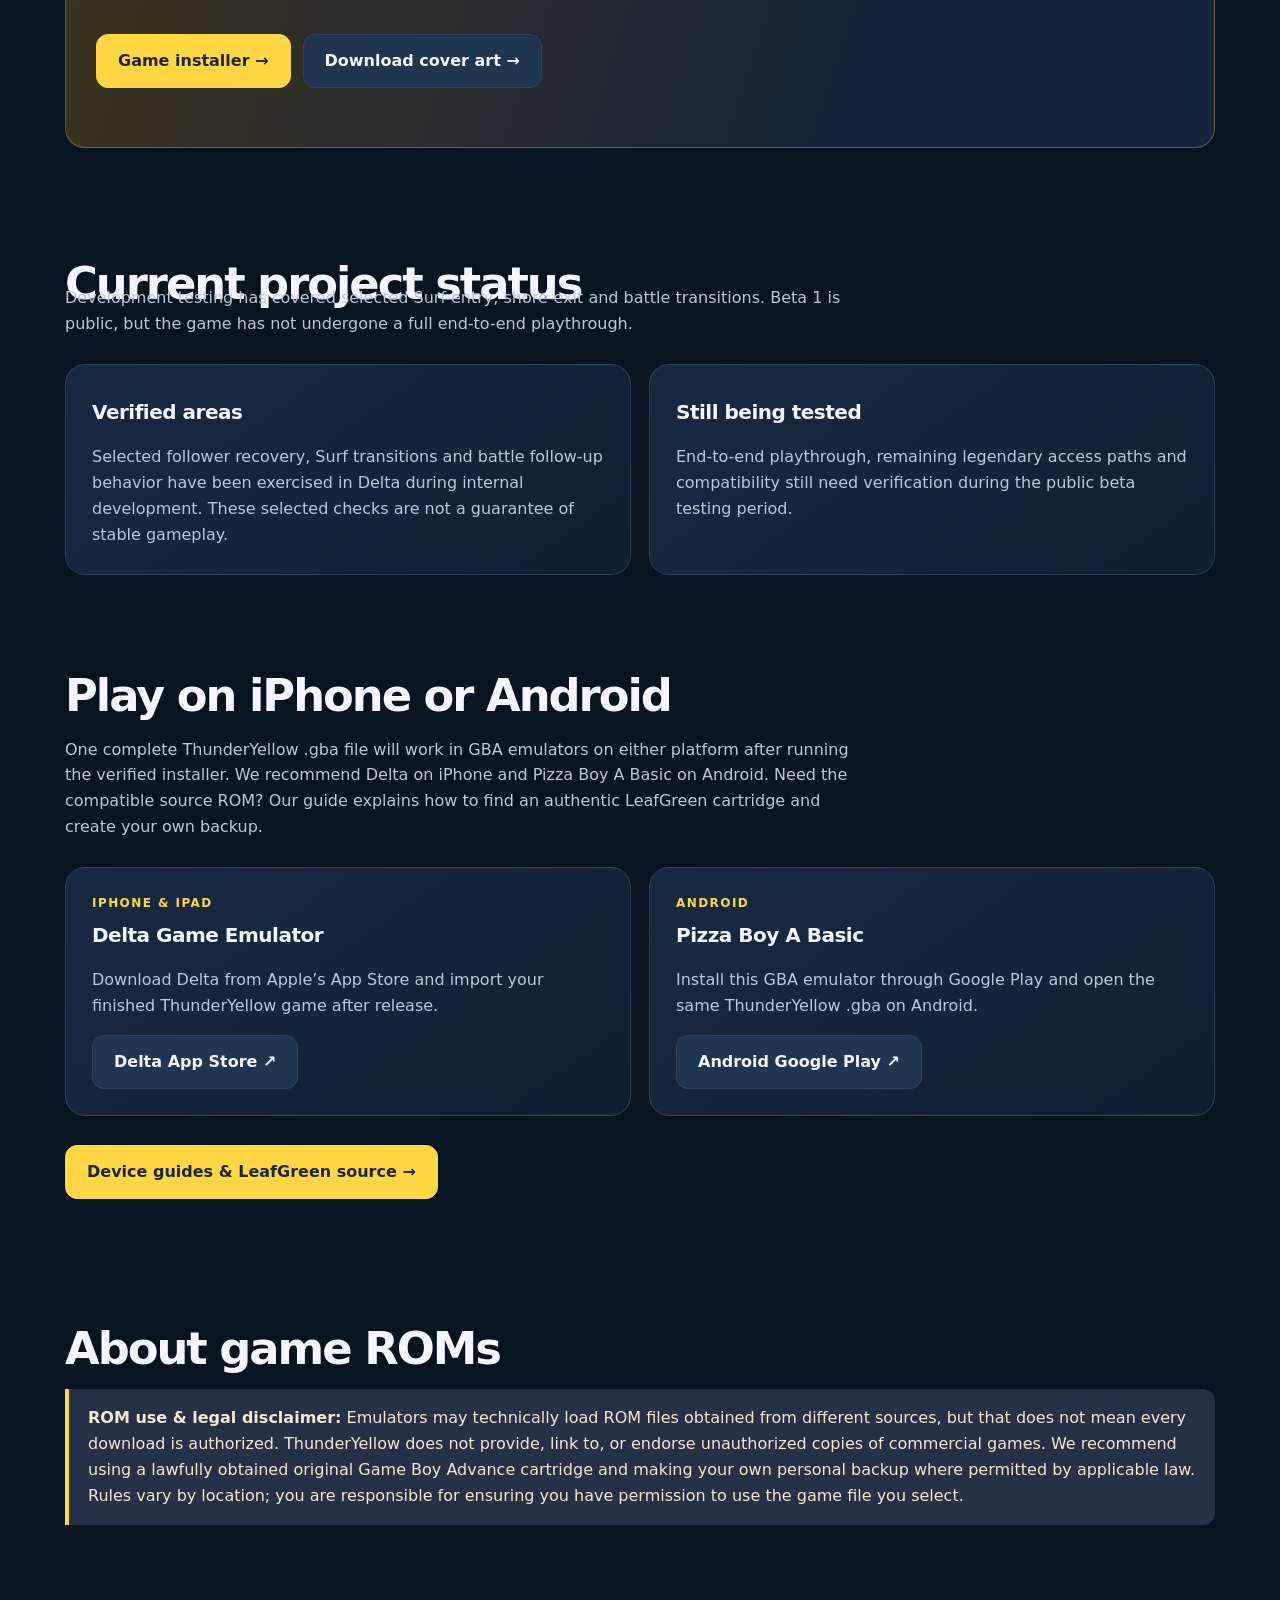
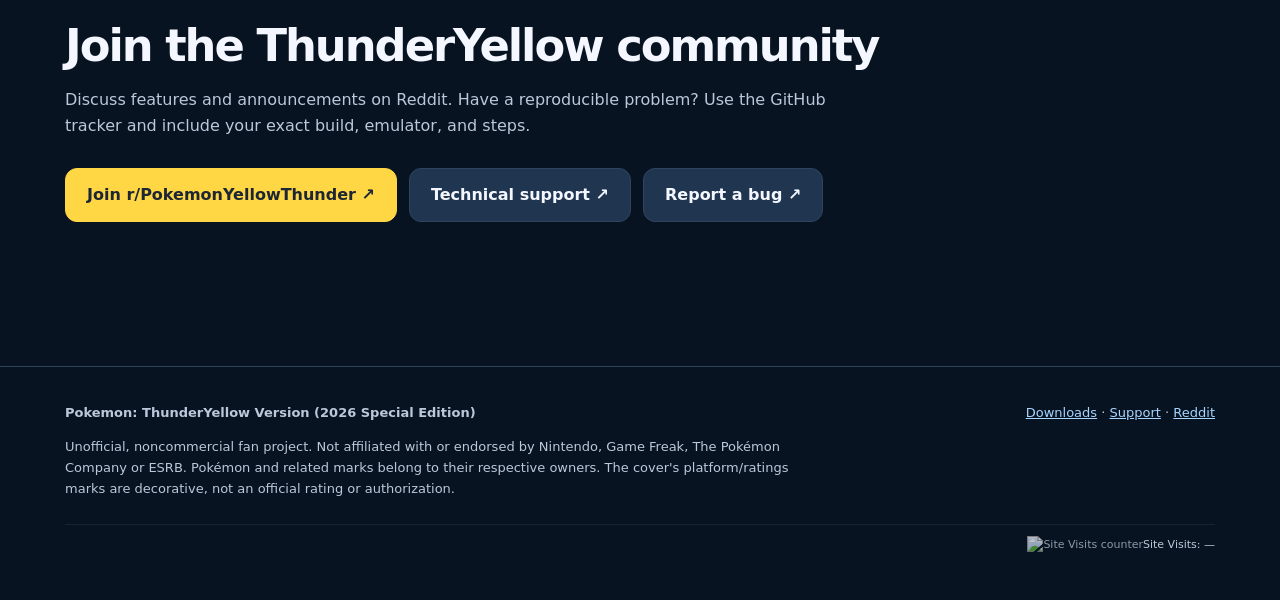
==== commit 8b88437d: "Publish ThunderYellow preview video and optional corrected alternate artwork" ====
--- a/game/index.html
+++ b/game/index.html
@@ -9,11 +9,22 @@
 <link rel="canonical" href="https://ramsfan-dev.github.io/ThunderYellow-SVS-Lab/game/"><link rel="icon" href="../icon.svg" type="image/svg+xml"><link rel="stylesheet" href="site.css?v=4">
 </head><body>
 <a class="skip" href="#main">Skip to content</a>
-<header class="site-header"><nav class="container nav" aria-label="Main navigation"><a class="logo" href="./">POKEMON: <span>THUNDERYELLOW</span><br><span class="small">2026 SPECIAL EDITION</span></a><div class="links"><a aria-current="page" href="./">Game</a><a href="beta/">Beta 1</a><a href="downloads/">Release status</a><a href="install/">Game installer</a><a href="play/">iPhone &amp; Android</a><a href="artwork/">Cover art</a><a href="../support/">Support</a><a href="https://www.reddit.com/r/PokemonYellowThunder/">Reddit</a><a href="../">SVS Lab ↗</a></div></nav></header>
+<header class="site-header"><nav class="container nav" aria-label="Main navigation"><a class="logo" href="./">POKEMON: <span>THUNDERYELLOW</span><br><span class="small">2026 SPECIAL EDITION</span></a><div class="links"><a aria-current="page" href="./">Game</a><a href="beta/">Beta 1</a><a href="downloads/">Release status</a><a href="install/">Game installer</a><a href="play/">iPhone &amp; Android</a><a href="#preview-video">Watch video</a><a href="artwork/">Cover art</a><a href="../support/">Support</a><a href="https://www.reddit.com/r/PokemonYellowThunder/">Reddit</a><a href="../">SVS Lab ↗</a></div></nav></header>
 
 <main class="container" id="main">
 <section class="hero" aria-labelledby="welcome"><div><div class="eyebrow">Fan project · Game Boy Advance · Kanto adventure</div><h1 id="welcome">Pokemon:<br><em>ThunderYellow</em><br>Version</h1><p class="lead"><strong>2026 Special Edition.</strong> A fan-made companion to the FireRed and LeafGreen era, featuring your Pikachu follower and a growing collection of tested improvements and encounter events.</p><span class="pill">Beta 1 · Available for testing</span><div class="actions"><a class="btn btn-yellow" href="install/">Play Beta 1 →</a><a class="btn btn-dark" href="play/">iPhone &amp; Android guide →</a><a class="btn btn-dark" href="downloads/">Release status →</a><a class="btn btn-dark" href="artwork/">Download cover art →</a></div><p class="small"><strong>ThunderYellow Beta 1 is now available for public testing.</strong> Our browser installer creates your complete .gba locally from your own verified LeafGreen USA Rev 1 game. This is experimental software; back up saves and report bugs. No copyrighted Nintendo ROM is hosted here.</p></div>
 <figure class="art-card"><img src="assets/ThunderYellow-2026-Original-Cover-Art.jpg" width="900" height="900" alt="Fan-made Game Boy Advance cover artwork for ThunderYellow Version, featuring Pikachu beneath a storm of yellow lightning." fetchpriority="high"><figcaption>Original ThunderYellow cover artwork supplied for this fan project. Unofficial artwork, not an official Nintendo or ESRB release.</figcaption></figure></section>
+
+<section class="section" id="preview-video" aria-labelledby="preview-title">
+<div class="eyebrow">Official project media · 80-second preview</div>
+<h2 id="preview-title">Watch the ThunderYellow project preview</h2>
+<p class="section-intro">See the fan project's website and local-first LeafGreen ROM installer in this short promotional preview. <strong>Note:</strong> this recording was made before Beta 1 went public, so some screens still say “release pending.” The current public Beta 1 installer is available below.</p>
+<video controls playsinline preload="metadata" poster="assets/ThunderYellow-2026-Original-Cover-Art.jpg" width="910" height="512" style="display:block;width:100%;max-width:980px;height:auto;aspect-ratio:910/512;margin:0 auto;border:1px solid var(--line);border-radius:16px;background:#040c16;box-shadow:0 18px 45px #0005" aria-label="ThunderYellow project preview video">
+<source src="assets/ThunderYellow_Project_Preview_Web.mp4" type="video/mp4">
+Your browser cannot play this video. <a href="assets/ThunderYellow_Project_Preview_Web.mp4">Open the MP4 preview</a>.
+</video>
+<div class="actions" style="margin-top:18px"><a class="btn btn-yellow" href="install/">Play Beta 1 →</a><a class="btn btn-dark" href="artwork/">View both cover designs →</a><a class="btn btn-dark" href="assets/ThunderYellow_Project_Preview_Web.mp4" download="ThunderYellow-Project-Preview.mp4">Download preview video ↓</a></div>
+</section>
 <section class="section" aria-labelledby="beta-testing"><div class="highlight"><div><div class="eyebrow">First public beta testing program</div><h2 id="beta-testing">Beta 1 available for testing</h2><p>The first public ThunderYellow beta can now be built directly on your device from a verified LeafGreen USA Rev 1 ROM. See testing priorities, known issues, and installation instructions before playing.</p></div><div class="actions"><a class="btn btn-yellow" href="beta/">Beta 1 test information →</a><a class="btn btn-dark" href="downloads/">Download readiness →</a></div></div></section><section class="section" aria-labelledby="about"><h2 id="about">An electric return to Kanto</h2><p class="section-intro">Built for the GBA and tested in Delta on iOS. Development focuses on a Pikachu that follows the player, classic region exploration, and fixes confirmed through actual gameplay sessions.</p><div class="grid"><article class="panel"><div class="step">01 / COMPANION</div><h3>Follower Pikachu</h3><p>Travel with Pikachu close behind. Recent preview testing has concentrated on staying synchronized across Surf, battles and shore transitions.</p></article><article class="panel"><div class="step">02 / DISCOVERY</div><h3>Wild encounters and events</h3><p>Expanded Gen III encounter testing includes different wild Pokémon, legendary encounters and event progression. Individual availability is still being verified.</p></article><article class="panel"><div class="step">03 / COMMUNITY</div><h3>Help shape the release</h3><p>Share findings, report reproducible bugs, and help distinguish verified behavior from features that still need testing.</p></article></div></section>
 <section class="section" aria-labelledby="downloads"><div class="highlight"><div><div class="eyebrow">Beta 1 · Download available</div><h3 id="downloads">Your complete game, built on your device</h3><p>Choose your own LeafGreen USA Rev 1 game and generate a verified Beta 1 .gba in your browser—without manual patching or uploading your ROM. This is a public test version, not a stable final release.</p></div><div class="actions"><a class="btn btn-yellow" href="install/">Game installer →</a><a class="btn btn-dark" href="artwork/">Download cover art →</a></div></div></section>
 <section class="section" aria-labelledby="progress"><h2 id="progress">Current project status</h2><p class="section-intro">Development testing has covered selected Surf-entry, shore-exit and battle transitions. Beta 1 is public, but the game has not undergone a full end-to-end playthrough.</p><div class="grid two"><article class="panel"><h3>Verified areas</h3><p>Selected follower recovery, Surf transitions and battle follow-up behavior have been exercised in Delta during internal development. These selected checks are not a guarantee of stable gameplay.</p></article><article class="panel"><h3>Still being tested</h3><p>End-to-end playthrough, remaining legendary access paths and compatibility still need verification during the public beta testing period.</p></article></div></section>
